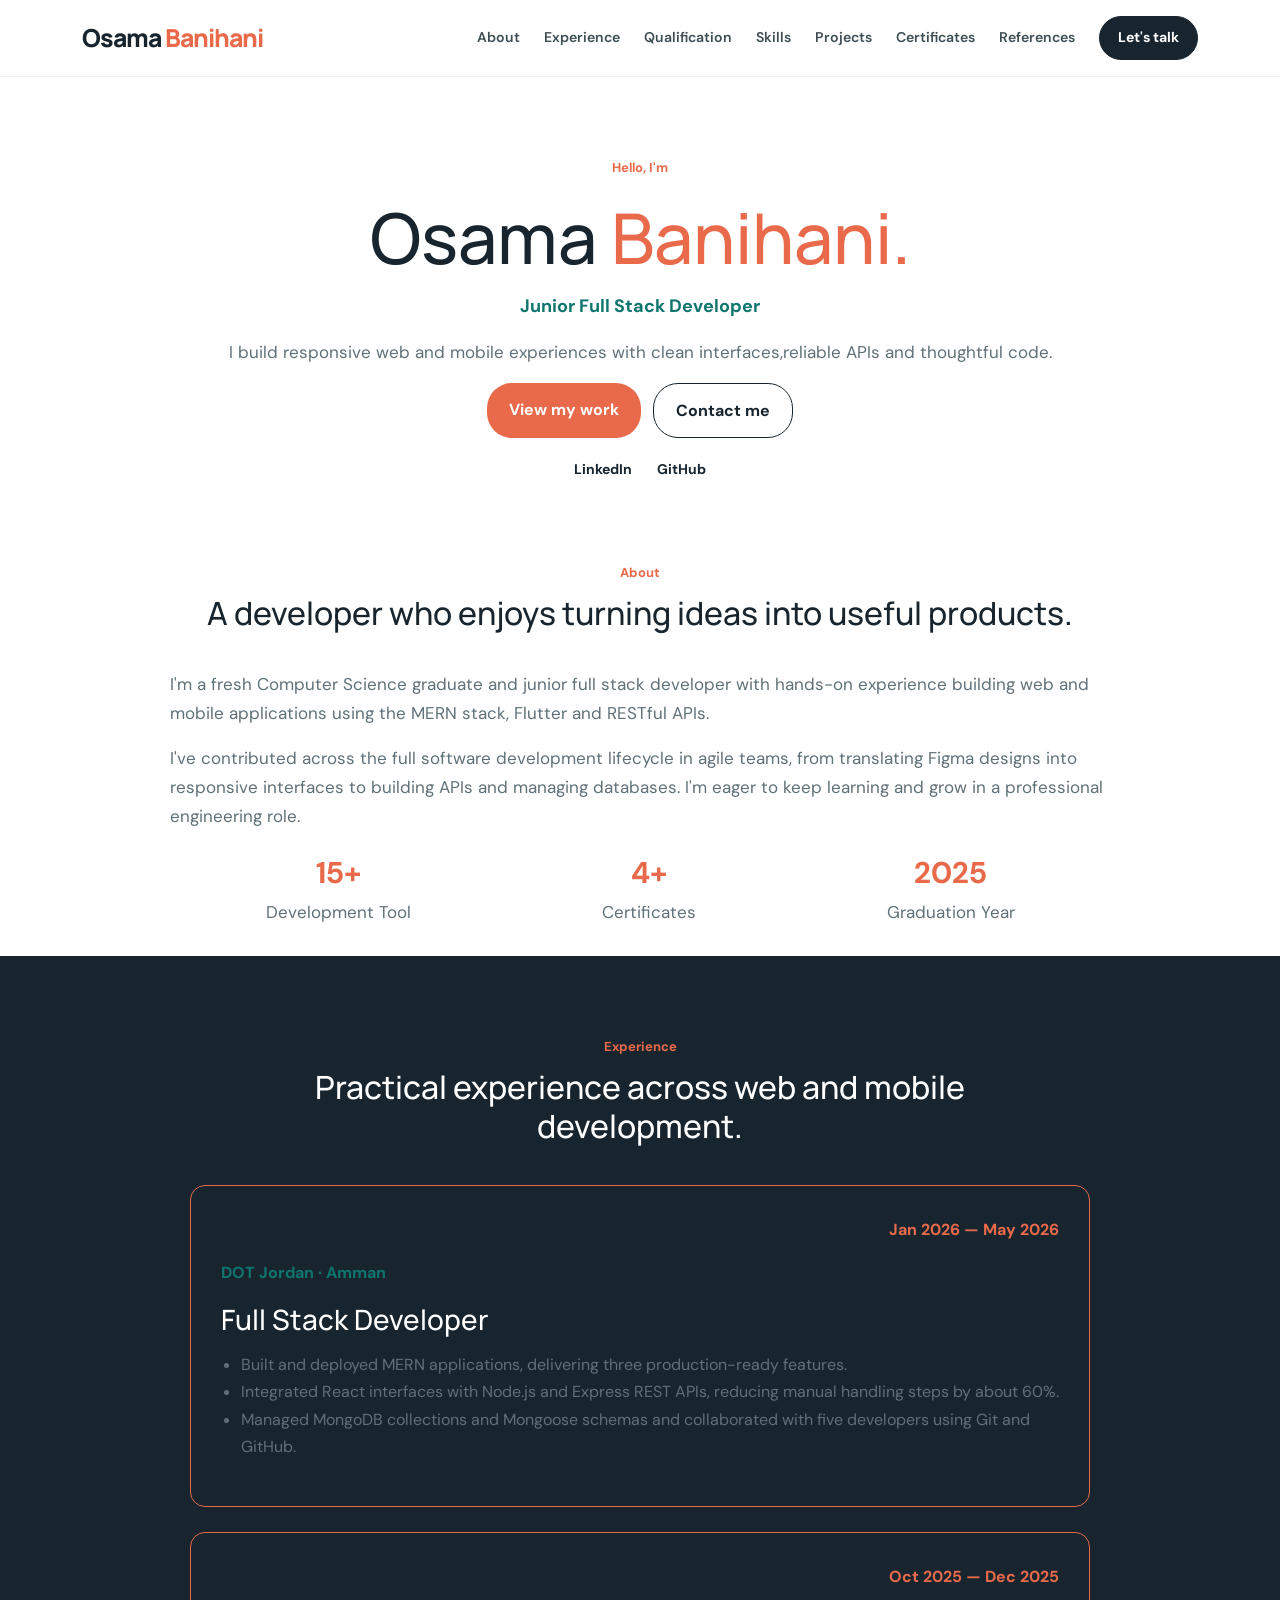
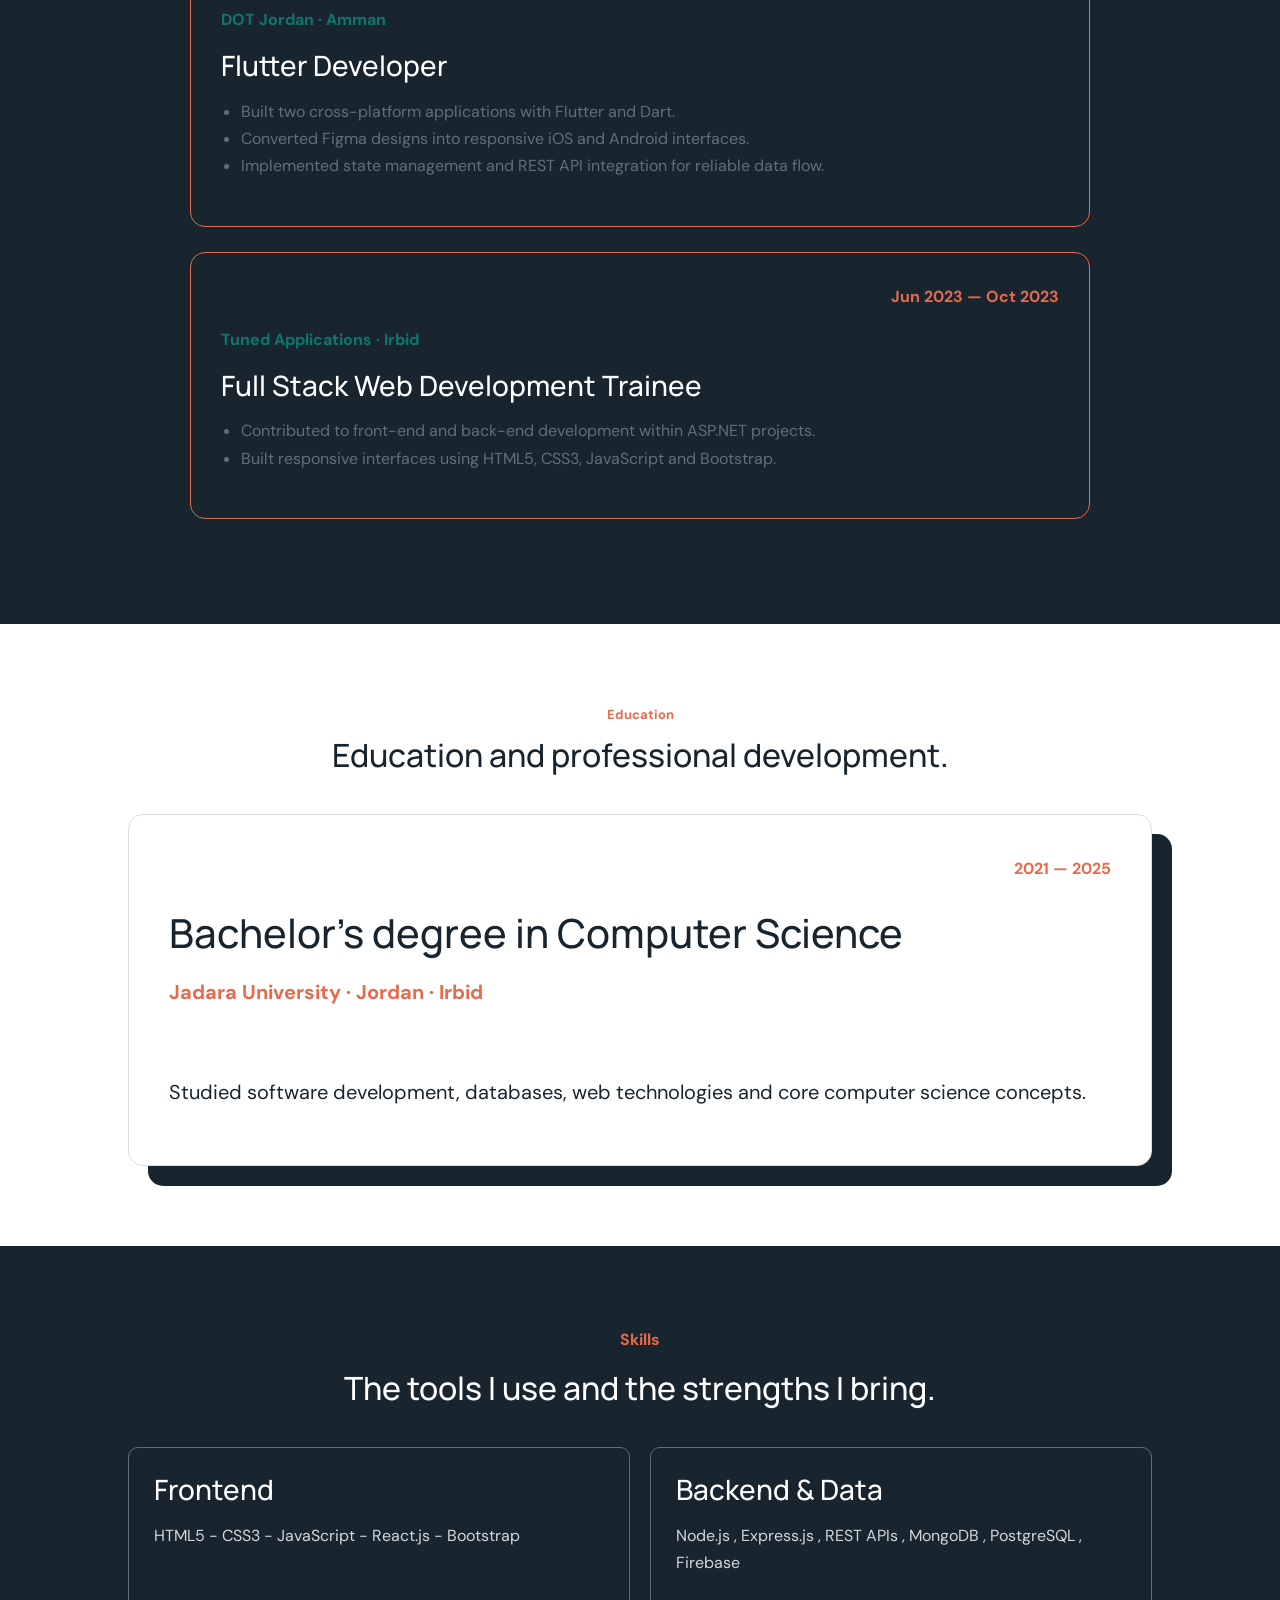
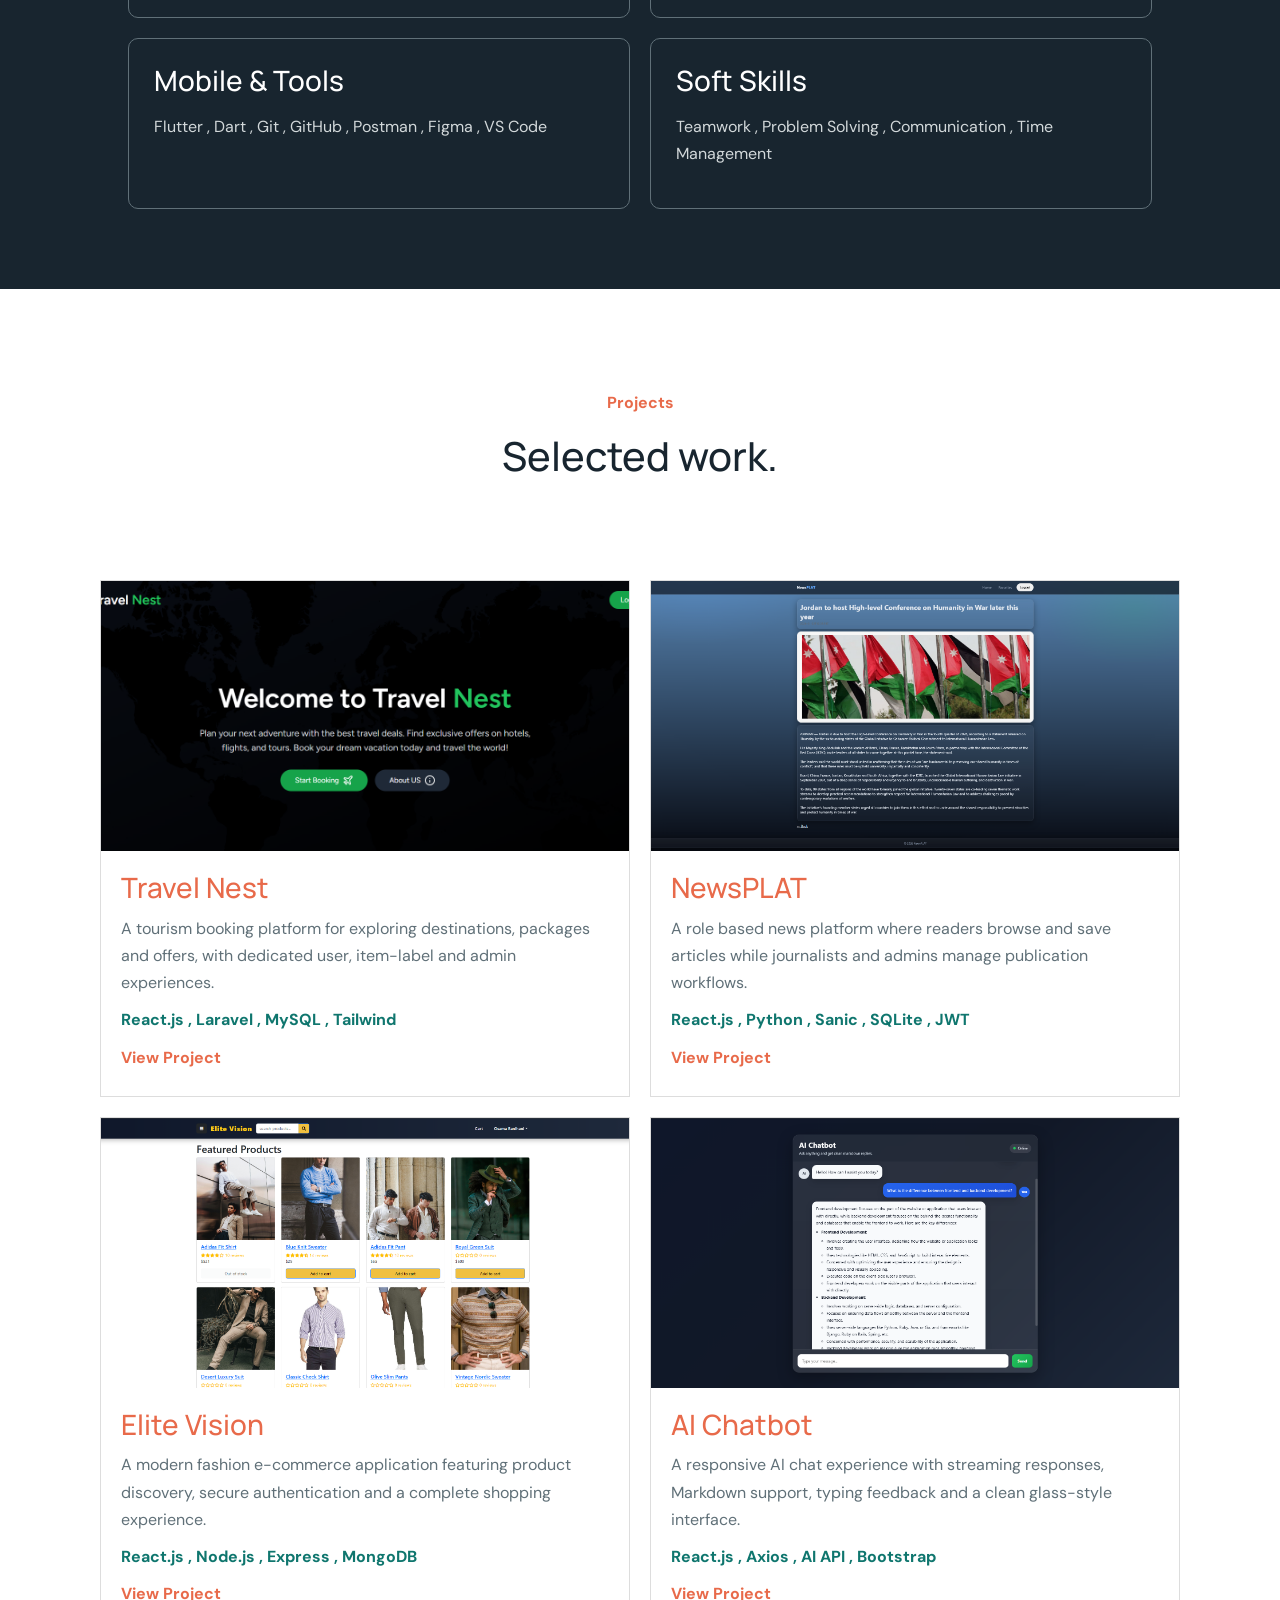
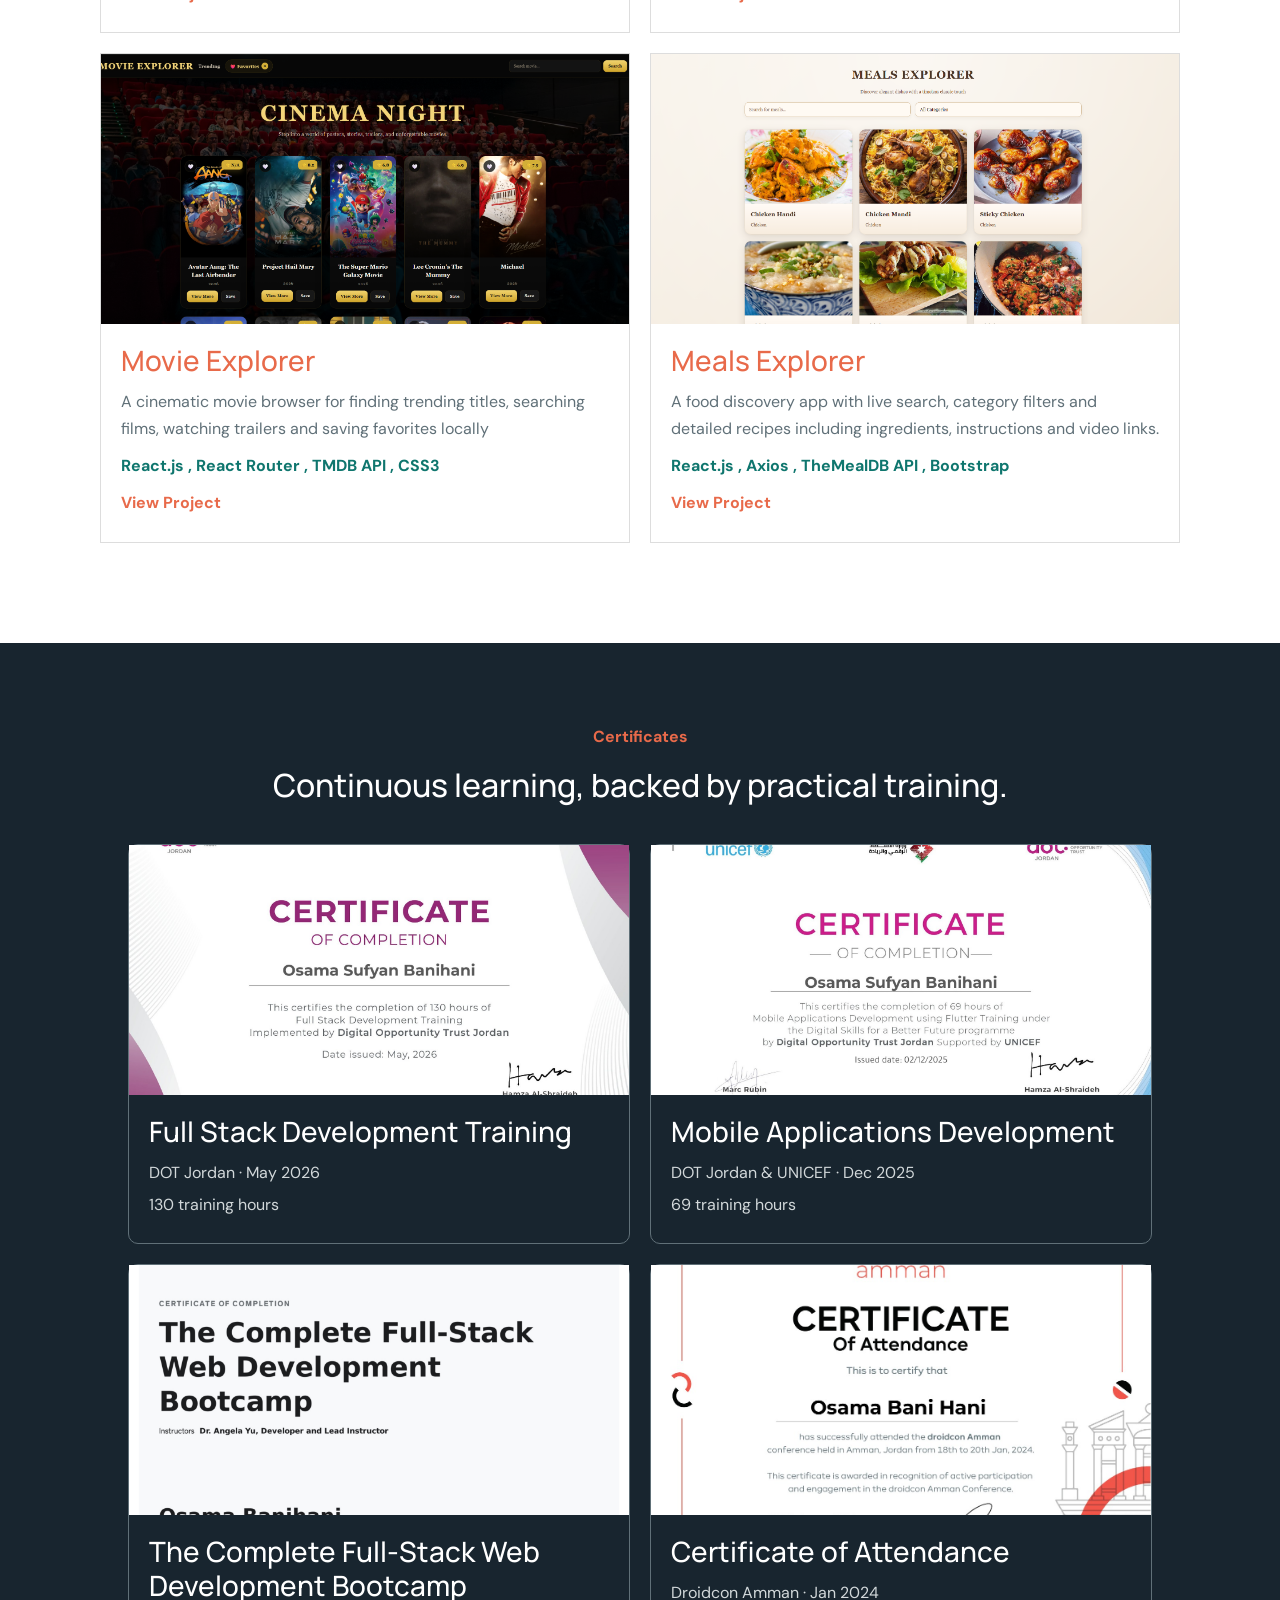
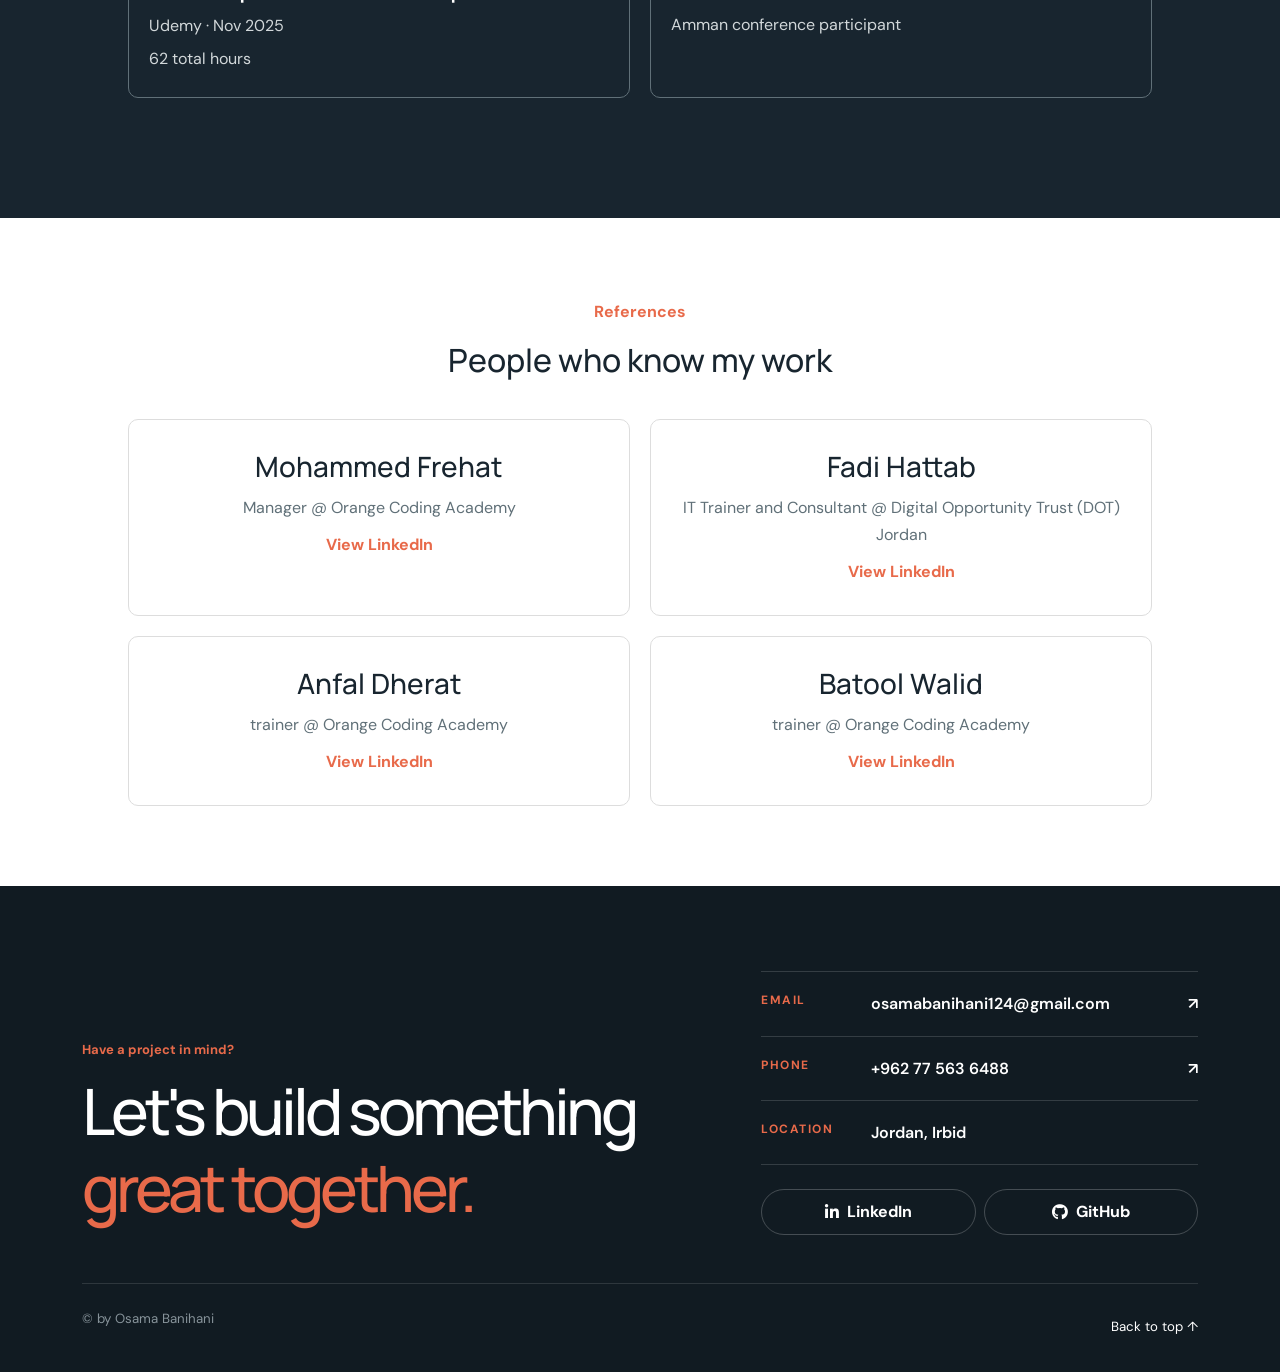
==== index.html @ 4fd46a49 "Clean up index.html by removing blank lines Removed unnecessary blank lines for cleaner HTML structu" ====
<!doctype html>
<html lang="en">
  <head>
    <meta charset="UTF-8" />
    <meta name="viewport" content="width=device-width, initial-scale=1.0" />
    <title>Osama Banihani Portfolio</title>
    <link
      rel="icon"
      type="image/svg+xml"
      href="data:image/svg+xml,%3Csvg xmlns='http://www.w3.org/2000/svg' viewBox='0 0 64 64'%3E%3Crect width='64' height='64' rx='16' fill='%2318252f'/%3E%3Ctext x='32' y='41' text-anchor='middle' font-family='Arial' font-size='28' font-weight='700' fill='white'%3EOB%3C/text%3E%3Ccircle cx='53' cy='13' r='5' fill='%23e86a4a'/%3E%3C/svg%3E"
    />
    <link href="https://cdn.jsdelivr.net/npm/bootstrap@5.3.8/dist/css/bootstrap.min.css" integrity="sha384-sRIl4kxILFvY47J16cr9ZwB07vP4J8+LH7qKQnuqkuIAvNWLzeN8tE5YBujZqJLB" crossorigin="anonymous" rel="stylesheet" />
    <link rel="stylesheet" href="https://cdnjs.cloudflare.com/ajax/libs/font-awesome/6.7.2/css/all.min.css" />
    <link rel="stylesheet" href="style.css" />
  </head>

  <body>
    <header class="header-area">
      <nav class="navbar navbar-expand-lg" aria-label="Main navigation">
        <div class="container">
          <a class="navbar-brand my-logo" href="#home" aria-label="Osama Banihani home"> Osama <span>Banihani</span> </a>

          <input class="menu-check visually-hidden" type="checkbox" id="nav-toggle" aria-controls="primary-navigation" aria-label="Toggle navigation menu" />
          <label class="navbar-toggler menu-button ms-auto" for="nav-toggle">
            <span class="navbar-toggler-icon"></span>
          </label>

          <div class="nav-menu d-lg-flex align-items-lg-center flex-grow-1" id="primary-navigation">
            <ul class="navbar-nav ms-lg-auto gap-lg-2">
              <li class="nav-item">
                <a class="nav-link" href="#about">About</a>
              </li>
              <li class="nav-item">
                <a class="nav-link" href="#experience">Experience</a>
              </li>
              <li class="nav-item">
                <a class="nav-link" href="#qualification">Qualification</a>
              </li>
              <li class="nav-item">
                <a class="nav-link" href="#skills">Skills</a>
              </li>
              <li class="nav-item">
                <a class="nav-link" href="#projects">Projects</a>
              </li>
              <li class="nav-item">
                <a class="nav-link" href="#certificates">Certificates</a>
              </li>
              <li class="nav-item">
                <a class="nav-link" href="#references">References</a>
              </li>
            </ul>

            <a class="btn contact-btn ms-lg-3" href="mailto:osamabanihani124@gmail.com">Let's talk</a>
          </div>
        </div>
      </nav>
    </header>














    <div class="home" id="home">
  <div class="home-box">

    <div class="hometext">
      <p class="hello">Hello, I'm</p>

      <h1> Osama <span>Banihani.</span></h1>

      <p class="job">Junior Full Stack Developer</p>

      <p class="about">I build responsive web and mobile experiences with clean interfaces,reliable APIs and thoughtful code.</p>
    
      <div class="buttons">
        <a class="btn1" href="#fff" target="_blank">View my work</a>
        <a class="btn2" href="mailto:osamabanihani124@gmail.com" target="_blank">Contact me</a>
      </div>

      <div class="social-links">

        <a href="https://www.linkedin.com/in/osama-banihani-/" target="_blank">
          <i class="linkedin"></i>LinkedIn </a>

        <a href="https://github.com/osamabanihani" target="_blank">
          <i class="github"></i>GitHub</a>

      </div>
    </div>
  </div>
</div>
  <div class="section about" id="about">
  <div class="title-about ">
    <p class="small-title ">About</p>
    <h2>A developer who enjoys turning ideas into useful products.</h2>
  </div>
  <div class="about-content">
    <p>
      I'm a fresh Computer Science graduate and junior full stack developer
      with hands-on experience building web and mobile applications using
      the MERN stack, Flutter and RESTful APIs.
    </p>
    <p>
      I've contributed across the full software development lifecycle in
      agile teams, from translating Figma designs into responsive interfaces
      to building APIs and managing databases. I'm eager to keep learning
      and grow in a professional engineering role.
    </p>

    <div class="about-info">
      <div>
        <strong>15+</strong>
        <span>Development Tool</span>
      </div>
      <div>
        <strong>4+</strong>
        <span>Certificates</span>
      </div>
      <div>
        <strong>2025</strong>
        <span>Graduation Year</span>
      </div>
    </div>
  </div>
</div>

  <div class="experience" id="experience">
  <div class="experience-title">
    <p class="small-title">Experience</p>
    <h2>Practical experience across web and mobile development.</h2>
  </div>

  <div class="jobs">
    <div class="job-box">
      <p class="date-experience">Jan 2026 — May 2026</p>
      <p class="company">DOT Jordan · Amman</p>
      <h3 class="job-title">Full Stack Developer</h3>
      <ul class="job-list">
        <li>Built and deployed MERN applications, delivering three production-ready features.</li>
        <li>Integrated React interfaces with Node.js and Express REST APIs, reducing manual handling steps by about 60%.</li>
        <li>Managed MongoDB collections and Mongoose schemas and collaborated with five developers using Git and GitHub.</li>
      </ul>
    </div>

    <div class="job-box">
      <p class="date-experience">Oct 2025 — Dec 2025</p>
      <p class="company">DOT Jordan · Amman</p>
      <h3 class="job-title">Flutter Developer</h3>
      <ul class="job-list">
        <li>Built two cross-platform applications with Flutter and Dart.</li>
        <li>Converted Figma designs into responsive iOS and Android interfaces.</li>
        <li>Implemented state management and REST API integration for reliable data flow.</li>
      </ul>
    </div>

    <div class="job-box">
      <p class="date-experience">Jun 2023 — Oct 2023</p>
      <p class="company">Tuned Applications · Irbid</p>
      <h3 class="job-title">Full Stack Web Development Trainee</h3>
      <ul class="job-list">
        <li>Contributed to front-end and back-end development within ASP.NET projects.</li>
        <li>Built responsive interfaces using HTML5, CSS3, JavaScript and Bootstrap.</li>
      </ul>
    </div>

  </div>

</div>

  <div class="education" id="education">

  <div class="education-title">
    <p class="small-title">Education</p>
    <h2>Education and professional development.</h2>
  </div>

  <div class="education-box">
    <div class="education-item">
      <p class="date-education">2021 — 2025</p>
      <h3 class="Uni-name">Bachelor's degree in Computer Science </h3>
      <p class="university"> Jadara University · Jordan · Irbid</p>
      <p class="desicrbion-education"> Studied software development, databases, web technologies and core computer science concepts.</p>

    </div>
  </div>

</div>



<div class="skills" id="skills">

  <div class="skills-title">
    <p>Skills</p>
    <h2>The tools I use and the strengths I bring.</h2>
  </div>
  <div class="skills-box">
    <div class="skill">
      <h3>Frontend</h3>
      <p>HTML5 - CSS3 - JavaScript - React.js - Bootstrap</p>
    </div>
    <div class="skill">
      <h3>Backend & Data</h3>
      <p>Node.js , Express.js , REST APIs , MongoDB , PostgreSQL , Firebase</p>
    </div>
    <div class="skill">
      <h3>Mobile & Tools</h3>
      <p>Flutter , Dart , Git , GitHub , Postman , Figma , VS Code</p>
    </div>
    <div class="skill">
      <h3>Soft Skills</h3>
      <p>Teamwork , Problem Solving , Communication , Time Management </p>
    </div>
  </div>
</div>


<div class="projects" id="projects">

  <div class="projects-title">
    <p>Projects</p>
    <h2>Selected work.</h2>
  </div>

  <div class="projects-box">
    <div class="project">
      <img src="assets/projects/travel-nest.png" alt="Travel Nest">
      <h3>Travel Nest</h3>
      <p>A tourism booking platform for exploring destinations, packages and offers, with dedicated user, item-label and admin experiences.</p>
      <p class="tools">React.js , Laravel , MySQL , Tailwind</p>
      <a  href="https://github.com/osamabanihani/TravelNest" target="_blank">View Project</a>
    </div>


    <div class="project">
      <img src="assets/projects/newsplat.png" alt="NewsPLAT">
      <h3>NewsPLAT</h3>
      <p>A role based news platform where readers browse and save articles while journalists and admins manage publication workflows.</p>
      <p class="tools"> React.js , Python , Sanic , SQLite , JWT</p>
      <a  href="https://github.com/osamabanihani/NewsPLAT" target="_blank">View Project</a>
    </div>


    <div class="project">
      <img src="assets/projects/elite-vision.png" alt="Elite Vision">
      <h3>Elite Vision</h3>
      <p>A modern fashion e-commerce application featuring product discovery, secure authentication and a complete shopping experience.</p>
      <p class="tools">React.js , Node.js , Express , MongoDB</p>
      <a href="https://github.com/osamabanihani/elite-vision" target="_blank">View Project</a>
    </div>


    <div class="project">
      <img src="assets/projects/ai-chatbot.png" alt="AI Chatbot">
      <h3>AI Chatbot</h3>
      <p>A responsive AI chat experience with streaming responses, Markdown support, typing feedback and a clean glass-style interface. </p>
      <p class="tools">React.js , Axios , AI API , Bootstrap</p>
    <a  href="https://github.com/osamabanihani/react-ai-chatbot" target="_blank"> View Project</a>
    </div>


    <div class="project">
      <img src="assets/projects/movie-explorer.png" alt="Movie Explorer">
      <h3>Movie Explorer</h3>
      <p>A cinematic movie browser for finding trending titles, searching films, watching trailers and saving favorites locally</p>
      <p class="tools">React.js , React Router , TMDB API , CSS3</p>
      <a  href="https://github.com/osamabanihani/movie-explorer" target="_blank">View Project</a>
    </div>


    <div class="project">
      <img src="assets/projects/meals-explorer.png" alt="Meals Explorer">
      <h3>Meals Explorer</h3>
      <p>A food discovery app with live search, category filters and detailed recipes including ingredients, instructions and video links.</p>
      <p class="tools"> React.js , Axios , TheMealDB API , Bootstrap</p>
      <a  href="https://github.com/osamabanihani/meals-explorer" target="_blank"> View Project</a>
    </div>
  </div>
</div>
  <div class="certificates" id="certificates">

  <div class="certificates-title">
    <p>Certificates</p>
    <h2>Continuous learning, backed by practical training.</h2>
  </div>

  <div class="certificates-box">

    <div class="certificate">
      <a href="assets/certificates/mern-full-stack.pdf" target="_blank">
        <img src="assets/certificates/mern-full-stack.jpg" alt="Full Stack Certificate">
      </a>

      <h3>Full Stack Development Training</h3>
      <p>DOT Jordan · May 2026</p>
      <p>130 training hours</p>
    </div>

    <div class="certificate">
      <a href="assets/certificates/flutter-development.pdf" target="_blank"><img src="assets/certificates/flutter-development.jpg" alt="Flutter Certificate"></a>
      <h3>Mobile Applications Development</h3>
      <p>DOT Jordan & UNICEF · Dec 2025</p>
      <p>69 training hours</p>
    </div>

    <div class="certificate">
      <a href="assets/certificates/udemy.pdf" target="_blank"><img src="assets/certificates/udemy.jpg" alt="Udemy Certificate"></a>
      <h3>The Complete Full-Stack Web Development Bootcamp</h3>
      <p>Udemy · Nov 2025</p>
      <p>62 total hours</p>
    </div>

    <div class="certificate">
      <a href="assets/certificates/droidcon-amman.pdf" target="_blank"><img src="assets/certificates/droidcon-amman.jpg" alt="Droidcon Certificate"></a>
      <h3>Certificate of Attendance</h3>
      <p>Droidcon Amman · Jan 2024</p>
      <p>Amman conference participant</p>
    </div>

  </div>
  </div>
</div>

  <div class="references" id="references">
  <div class="references-title">
    <p>References</p>
    <h2>People who know my work</h2>
  </div>
  <div class="references-box">
    <div class="reference">
      <h3>Mohammed Frehat</h3>
      <p>Manager @ Orange Coding Academy </p>
      <a href="https://www.linkedin.com/in/mohammed-frehat-9222402b/" target="_blank"> View LinkedIn</a>
    </div>

    <div class="reference">
      <h3>Fadi Hattab</h3>
      <p>IT Trainer and Consultant @ Digital Opportunity Trust (DOT) Jordan</p>
      <a href="https://www.linkedin.com/in/fadihattab/" target="_blank">
        View LinkedIn
      </a>
    </div>

     <div class="reference">
      <h3>Anfal Dherat</h3>
      <p>trainer @ Orange Coding Academy</p>
      <a href="https://www.linkedin.com/in/anfal-dherat/" target="_blank"> View LinkedIn</a>
    </div>

    <div class="reference">
      <h3>Batool Walid</h3>
      <p>trainer @ Orange Coding Academy </p>
      <a href="linkedin.com/in/batool-walid-b33894228?utm_source=share_via&utm_content=profile&utm_medium=member_ios" target="_blank">
        View LinkedIn
      </a>
    </div>
  </div>
</div>

    <footer class="footer">
      <div class="container">
        <div class="row g-5 align-items-end">
          <div class="col-lg-7">
            <p class="small-title">Have a project in mind?</p>
            <h2>
              Let's build something<br />
              <span>great together.</span>
            </h2>
          </div>

          <div class="col-lg-5">
            <address class="contact-list d-flex flex-column">
              <a class="contact-row" href="mailto:osamabanihani124@gmail.com">
                <span class="contact-name">Email</span>
                <span class="contact-text">
                  osamabanihani124@gmail.com
                  <span aria-hidden="true">↗</span>
                </span>
              </a>

              <a class="contact-row" href="tel:+962775636488">
                <span class="contact-name">Phone</span>
                <span class="contact-text">
                  +962 77 563 6488
                  <span aria-hidden="true">↗</span>
                </span>
              </a>

              <div class="contact-row">
                <span class="contact-name">Location</span>
                <span class="contact-text">Jordan, Irbid</span>
              </div>
            </address>

            <div class="row g-2 mt-3">
              <div class="col-6">
                <a class="btn social-btn w-100 d-flex align-items-center justify-content-center gap-2" href="https://www.linkedin.com/in/osama-banihani-/" target="_blank" >
                  <i class="fa-brands fa-linkedin-in" aria-hidden="true"></i>
                  <span>LinkedIn</span>
                </a>
              </div>

              <div class="col-6">
                <a class="btn social-btn w-100 d-flex align-items-center justify-content-center gap-2" href="https://github.com/osamabanihani" target="_blank" >
                  <i class="fa-brands fa-github" aria-hidden="true"></i>
                  <span>GitHub</span>
                </a>
              </div>
            </div>
          </div>
        </div>

        <div class="footer-end d-flex flex-column flex-sm-row align-items-center justify-content-between gap-3 mt-5 pt-4 border-top">
          <p>© by Osama Banihani</p>
          <a class="back-top" href="#home">Back to top ↑</a>
        </div>
      </div>
    </footer>
  </body>
</html>
---- style.css ----
@import url(https://fonts.googleapis.com/css2?family=DM+Sans:wght@400;500;600;700&family=Manrope:wght@600;700;800&display=swap);
/* colors */
* {
  box-sizing: border-box;
  margin: 0;
  padding: 0;
}
html {
  scroll-behavior: smooth;
  scroll-padding-top: 90px;
}
body {
  font-family: "DM Sans", sans-serif;
  color: #18252f;
  background: #ffffff;
  line-height: 1.7;
}
a {
  color: #18252f;
  text-decoration: none;
}
.page-container {
  width: min(1120px, calc(100% - 40px));
  margin-inline: auto;
}
/* navbar */
.header-area {
  position: sticky;
  top: 0;
  z-index: 100;
  background: rgba(255, 255, 255, 0.92);
  backdrop-filter: blur(14px);
  border-bottom: 1px solid rgba(24, 37, 47, 0.08);
}
.header-area .navbar {
  min-height: 76px;
  padding: 0;
}
.my-logo {
  font-weight: 800;
  font-size: 1.55rem;
  font-family: Manrope, sans-serif;
  letter-spacing: -1px;
  color: #18252f;
}
.my-logo:focus,
.my-logo:hover {
  color: #18252f;
}
.footer h2 span,
.my-logo span,
h1 span {
  color: #e86a4a;
}
.header-area .nav-link {
  padding: 8px 7px;
  font-size: 0.88rem;
  font-weight: 600;
  color: #3e4c53;
  transition: color 0.2s;
}
.header-area .nav-link:focus,
.header-area .nav-link:hover {
  color: #e86a4a;
}
.contact-btn {
  background: #18252f;
  color: #fff;
  border: 1px solid #18252f;
  padding: 10px 18px;
  border-radius: 999px;
  font-weight: 700;
  font-size: 0.88rem;
}
.contact-btn:focus,
.contact-btn:hover {
  color: #fff;
  background: #e86a4a;
  border-color: #e86a4a;
}
.menu-button {
  cursor: pointer;
}
.menu-check:focus-visible + .menu-button {
  outline: 3px solid rgba(232, 106, 74, 0.3);
  outline-offset: 3px;
}
@media (max-width: 991.98px) {
  .header-area .navbar {
    padding: 11px 0;
  }
  .menu-button {
    border-color: #dfe3de;
  }
  .nav-menu {
    display: none;
    width: 100%;
    padding-top: 12px;
  }
  .menu-check:checked ~ .nav-menu {
    display: block;
  }
  .header-area .nav-link {
    padding: 10px 4px;
    border-bottom: 1px solid #dfe3de;
  }
  .header-area .nav-item:last-child .nav-link {
    border-bottom: 0;
  }
  .contact-btn {
    display: block;
    width: 100%;
    margin-top: 12px;
    text-align: center;
  }
}
/* hero section */
.hero {
  background: #fff;

}
.hero-content {
  padding-block: 105px;
  display: grid;
  grid-template-columns: 1fr 1fr;
  gap: 40px;
}
.hero-content h1 {
  font-size: 15px;
}
.hero-content p {
  font-size: 1.05rem;
  color: #607078;
}
.hero-content .contact-btn {
  margin-top: 28px;
}
.hero-content .contact-btn:focus,.hero-content .contact-btn:hover { 
  color: #fff;
  background: #e86a4a;
  border-color: #e86a4a;
}
.home {
  display: flex;
  align-items: center;
  justify-content: center;
  background-color: white;
  border-radius: 22px;
}

.home-box {
    width: 100%;
    text-align: center;
    padding: 80px 20px;
}

.hello {
    color: #e86a4a; 
    font-size: 13px;
    font-weight: bold;
}

h1,h2,h3 {
    font-family: Manrope, sans-serif;

    color: #18252f;
}
h1 {
    font-size: 70px;
    margin: 8px 0 12px;
}

h1 span {
    color: #e86a4a;
}

.job {
    color: #0f766e;
    font-weight: bold;
    font-size: 18px;
}

.about {
    color: #607078;
    font-size: 17px;
}

.buttons {
    display: flex;
    justify-content: center;
    gap: 12px;
    flex-wrap: wrap;
}

.btn1,
.btn2 {
    padding: 13px 22px;
    border-radius: 25px;
    font-weight: bold;
    text-decoration: none;
}

.btn1 {
    color: white;
    background-color: #e86a4a;
}

.btn1:hover {
    background-color: #c94e31;
}

.btn2 {
    color: #18252f;
    border: 1px solid #18252f;
}

.btn2:hover {
    color: white;
    background-color: #18252f;
}

.social-links {
    display: flex;
    justify-content: center;
    gap: 25px;
    margin-top: 20px;
    font-size: 14px;
    font-weight: bold;
}

.social-links a {
    color: #18252f;
}

.social-links a:hover {
    color: #e86a4a;
}

/* about sections */
.about-section {
    padding: 80px 20px;
    background-color: #fff;
}

.title-about {
    text-align: center;
}

.small-title {
    color: #e86a4a;
    font-weight: bold;
}

.title-about h2 {
    font-size: 32px;
    color: #18252f;
}

.about-content {
    
    max-width: 1000px;
    margin: auto;
    background-color: #fff;
    padding: 30px;
}

.about-content p {
    color: #607078;
}

.about-info {
    display: flex;
    justify-content: space-around;
    text-align: center;
}
.about-info :hover {
    color: #020000;
}

.about-info div {
    display: flex;
    flex-direction: column;
}

.about-info strong {
    font-size: 30px;
    color: #e86a4a;
}

.about-info span {
    color: #607078;
}

/* experience section */
.experience {
    padding: 80px 20px;
    background-color: #18252f;
}

.experience-title {
    text-align: center;
    margin-bottom: 40px;
}

.small-title {
    color: #e86a4a;
    font-size: 13px;
    font-weight: bold;
}

.experience-title h2 {
    max-width: 700px;
    margin: 10px auto;
    font-size: 32px;
    color: #fff;
}

.jobs {
    max-width: 900px;
    margin: auto;
}

.job-box {
    background-color: #18252f;
    padding: 30px;
    margin-bottom: 25px;
    border-radius: 15px;
}

.date-experience {
    color: #e86a4a;
    font-weight: bold;
    text-align: right;

}
.company {
    color: #0f766e;
    font-weight: bold;
}

.job-box  {
    border: 1px solid #e86a4a;
}
.job-box:hover {
    border: 1px solid #0f766e;
}
.job-box h3 {
    color: #ffffff;
    margin-bottom: 15px;
}

.job-box ul {
    padding-left: 20px;
}

.job-box li {
    color: #607078;
}

.job-list{
    color: #fff;
}

.job-title {
    color: #fff;
}
/* Education section */
.education {
  padding: 80px 10%;
  background-color: #fff;
}

.education-title {
  text-align: center;
  margin-bottom: 40px;
}

.small-title {
  color: #e86a4a;
  font-weight: bold;
  margin-bottom: 10px;
}

.education-title h2 {
  color: #18252f;
}

.education-box {
  background-color: white;
  border: 1px solid #ddd;
  border-radius: 15px;
  padding: 40px;
  box-shadow:20px 20px ;
}

.education-item {
  display: flex;
  flex-direction: column;
  text-align: center;
  gap: 10px;
}

.date-education {
  color: #e86a4a;
  font-weight: bold;
  text-align: right;
}

.university {
  color: #e86a4a;
  font-weight: bold;
  font-size: 20px;
  text-align: start;
  padding-bottom: 40px;
}

.Uni-name {
  color: #18252f;
  font-size:40px;
  text-align: start;
}
.desicrbion-education{
  text-align: start;
  font-size: 20px;
}


/* Skills section */
.skills {
  padding: 80px 10%;
  background-color: #18252f;
}

.skills-title {
  text-align: center;
  margin-bottom: 40px;
}

.skills-title p {
  color: #e86a4a;
  font-weight: bold;
}

.skills-title h2 {
  color: white;
}

.skills-box {
  display: grid;
  grid-template-columns: repeat(2, 1fr);
  gap: 20px;
}


.skill {
  border: 1px solid #607078;
  padding: 25px;
  border-radius: 10px;
}
.skill:hover{
  background-color: #c94e31;
}

.skill h3 {
  color: white;
  margin-bottom: 15px;
}

.skill p {
  color: #d2d8da;
}

/* project section */
.projects {
  padding:  100px;
}

.projects-title {
  text-align: center;
  margin-bottom: 100px;
}

.projects-title p {
  color: #e86a4a;
  font-weight: bold;
}

.projects-title h2 {
  color: #18252f;
  font-size: 40px;
}

.projects-box {
  display: grid;
  grid-template-columns: repeat(2, 1fr);
  gap: 20px;
}

.project {
  border: 1px solid #ddd;
  padding-bottom: 25px;
}
.project img {
  width: 100%;
  height: 270px;
  object-fit: cover;
}

.project h3 {
  color: #e86a4a;
  margin: 20px 20px 10px;
}

.project p {
  color: #607078;
  margin: 10px 20px;
}

.project .tools {
  color: #0f766e;
  font-weight: bold;
}

.project a {
  margin:20px;
  color: #e86a4a;
  text-align: right;
  font-weight: bolder;
}

/* certificates section*/
.certificates {
  padding: 80px 10%;
  background-color: #18252f;
}

.certificates-title {
  text-align: center;
  margin-bottom: 40px;
}

.certificates-title p {
  color: #e86a4a;
  font-weight: bold;
}

.certificates-title h2 {
  color: white;
}

.certificates-box {
  display: grid;
  grid-template-columns: repeat(2, 1fr);
  gap: 20px;
  margin-bottom: 40px;
}

.certificate {
  border: 1px solid #607078;
  border-radius: 10px;
  padding-bottom: 20px;
}

.certificate img {
  width: 100%;
  height: 250px;
  object-fit: cover;
}

.certificate h3 {
  color: white;
  margin: 20px 20px 10px;
}

.certificate p {
  color: #d2d8da;
  margin: 5px 20px;
}
 
/* references Section*/
.references {
  padding: 80px 10%;
  background-color: #fff;
}

.references-title {
  text-align: center;
  margin-bottom: 40px;
}

.references-title p {
  color: #e86a4a;
  font-weight: bold;
}

.references-title h2 {
  color: #18252f;
}

.references-box {
  display: grid;
  grid-template-columns: repeat(2, 1fr);
  gap: 20px;
}


.reference {
  background-color: white;
  border: 1px solid #ddd;
  border-radius: 10px;
  padding: 30px;
  text-align: center;
}

.reference h3 {
  color: #18252f;
}

.reference p {
  color: #607078;
  margin: 10px 0;
}

.reference a {
  color: #e86a4a;
  font-weight: bold;
}
.reference a:hover{
  color:#0f766e
}

/* footer */
.footer {
  padding: 85px 0 25px;
  background: #111b22;
  color: #fff;
}
.footer h2 {
  font-size: clamp(2.5rem, 5vw, 4.8rem);
  letter-spacing: -4px;
  margin-top: 12px;
  color: white;
}
.contact-list {
  font-style: normal;
  border-top: 1px solid rgba(255, 255, 255, 0.15);
}
.contact-row {
  display: grid;
  grid-template-columns: 90px 1fr;
  gap: 20px;
  padding: 18px 0;
  border-bottom: 1px solid rgba(255, 255, 255, 0.15);
  transition: padding-left 0.25s ease;
}
a.contact-row:hover {
  padding-left: 8px;
}
.contact-name {
  color: #e86a4a;
  font-size: 0.75rem;
  font-weight: 700;
  letter-spacing: 1.5px;
  text-transform: uppercase;
}
.contact-text {
  display: flex;
  justify-content: space-between;
  gap: 15px;
  color: #fff;
  font-weight: 600;
  overflow-wrap: anywhere;

}
a.contact-row:hover .contact-text {
  color: #e86a4a;
}
.social-btn {
  padding: 10px 14px;
  color: #fff;
  border: 1px solid rgba(255, 255, 255, 0.22);
  border-radius: 999px;
  font-weight: 700;
}
.back-top {
  color: #fff;
}
.social-btn:focus,
.social-btn:hover {
  color: #fff;
  background: #e86a4a;
  border-color: #e86a4a;
}
.footer-end {
  color: #87939a;
  border-color: rgba(255, 255, 255, 0.12) !important;
  font-size: 0.83rem;
}
.footer-end a:hover {
  color: #e86a4a;
}
@media (max-width: 500px) {
  .contact-row {
    grid-template-columns: 1fr;
    gap: 5px;
  }
}
@media (max-width: 900px) {
  .hero-content {
    padding-block: 65px;
  }

  .main-project {
    grid-template-columns: 1fr;
  }

  .main-project .project-img {
    min-height: 310px;
  }
}

@media (max-width: 768px) {
  .page-container {
    width: min(100% - 28px, 1120px);
  }
  html {
    scroll-padding-top: 78px;
  }
  .hero {
    background: linear-gradient(160deg, #fff 52%, #f6f4ed 52%);
  }
  .hero-content {
    padding-block: 55px;
  }
  h1 {
    font-size: clamp(3.8rem, 19vw, 5.8rem);
    letter-spacing: -4px;
  }
  .section {
    padding-block: 75px;
  }
  .section-title h2 {
    letter-spacing: -1.5px;
  }
  .about-box {
    padding: 28px;
    grid-template-columns: 1fr;
    gap: 20px;
  }
  .facts {
    grid-template-columns: 1fr;
    gap: 20px;
  }
  .experience-box {
    grid-template-columns: 1fr;
    gap: 15px;
    padding: 28px;
  }
  .education-box {
    grid-template-columns: auto 1fr;
    padding: 28px;
  }
  .education-date {
    grid-column: 2;
  }
  .certificates-list,
  .projects-list,
  .references-list,
  .skills-list {
    grid-template-columns: 1fr;
  }
  .main-project {
    grid-column: auto;
  }
  .main-project .project-img,
  .project-img {
    min-height: 225px;
  }
  .project-info,
  .main-project .project-info {
    padding: 30px 26px;
  }
  .footer h2 {
    letter-spacing: -2.5px;
  }
}
@media (prefers-reduced-motion: reduce) {
  html {
    scroll-behavior: auto;
  }
  *,
  ::after,
  ::before {
    transition: none !important;
  }
}
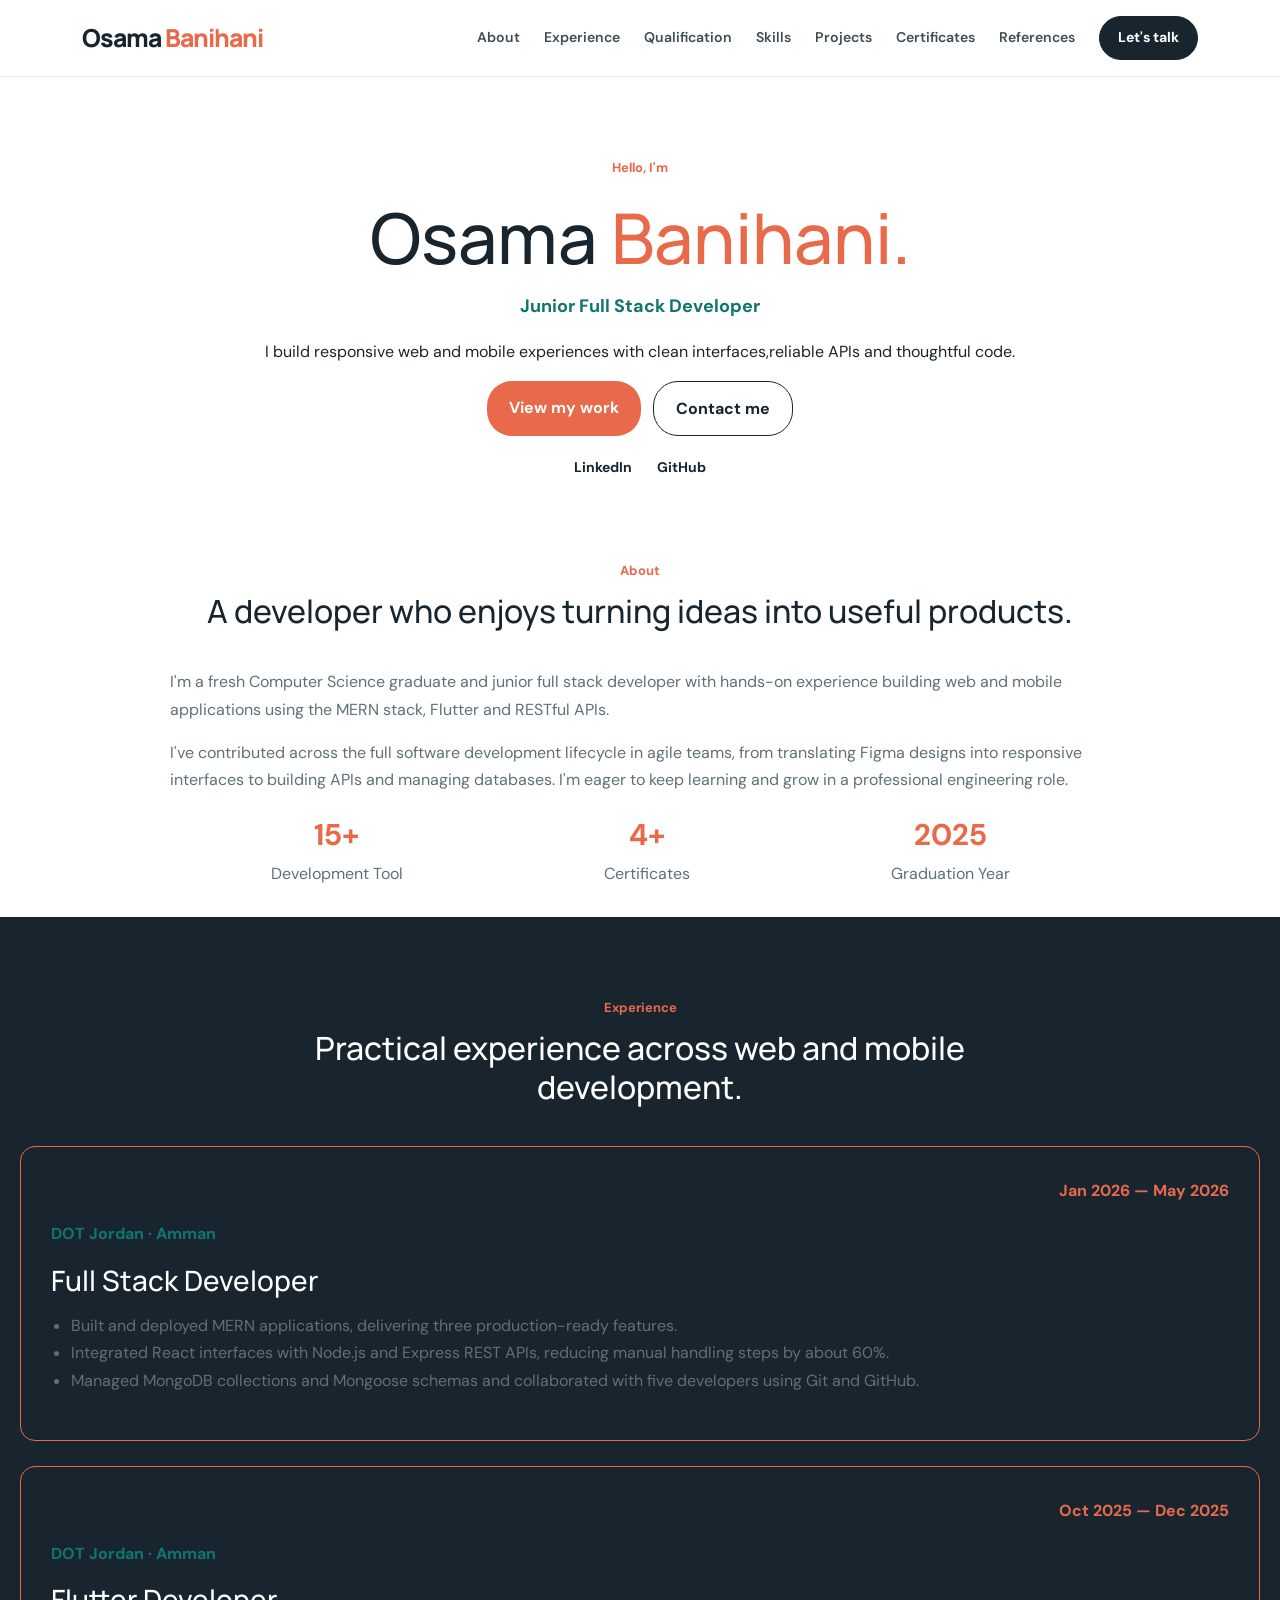
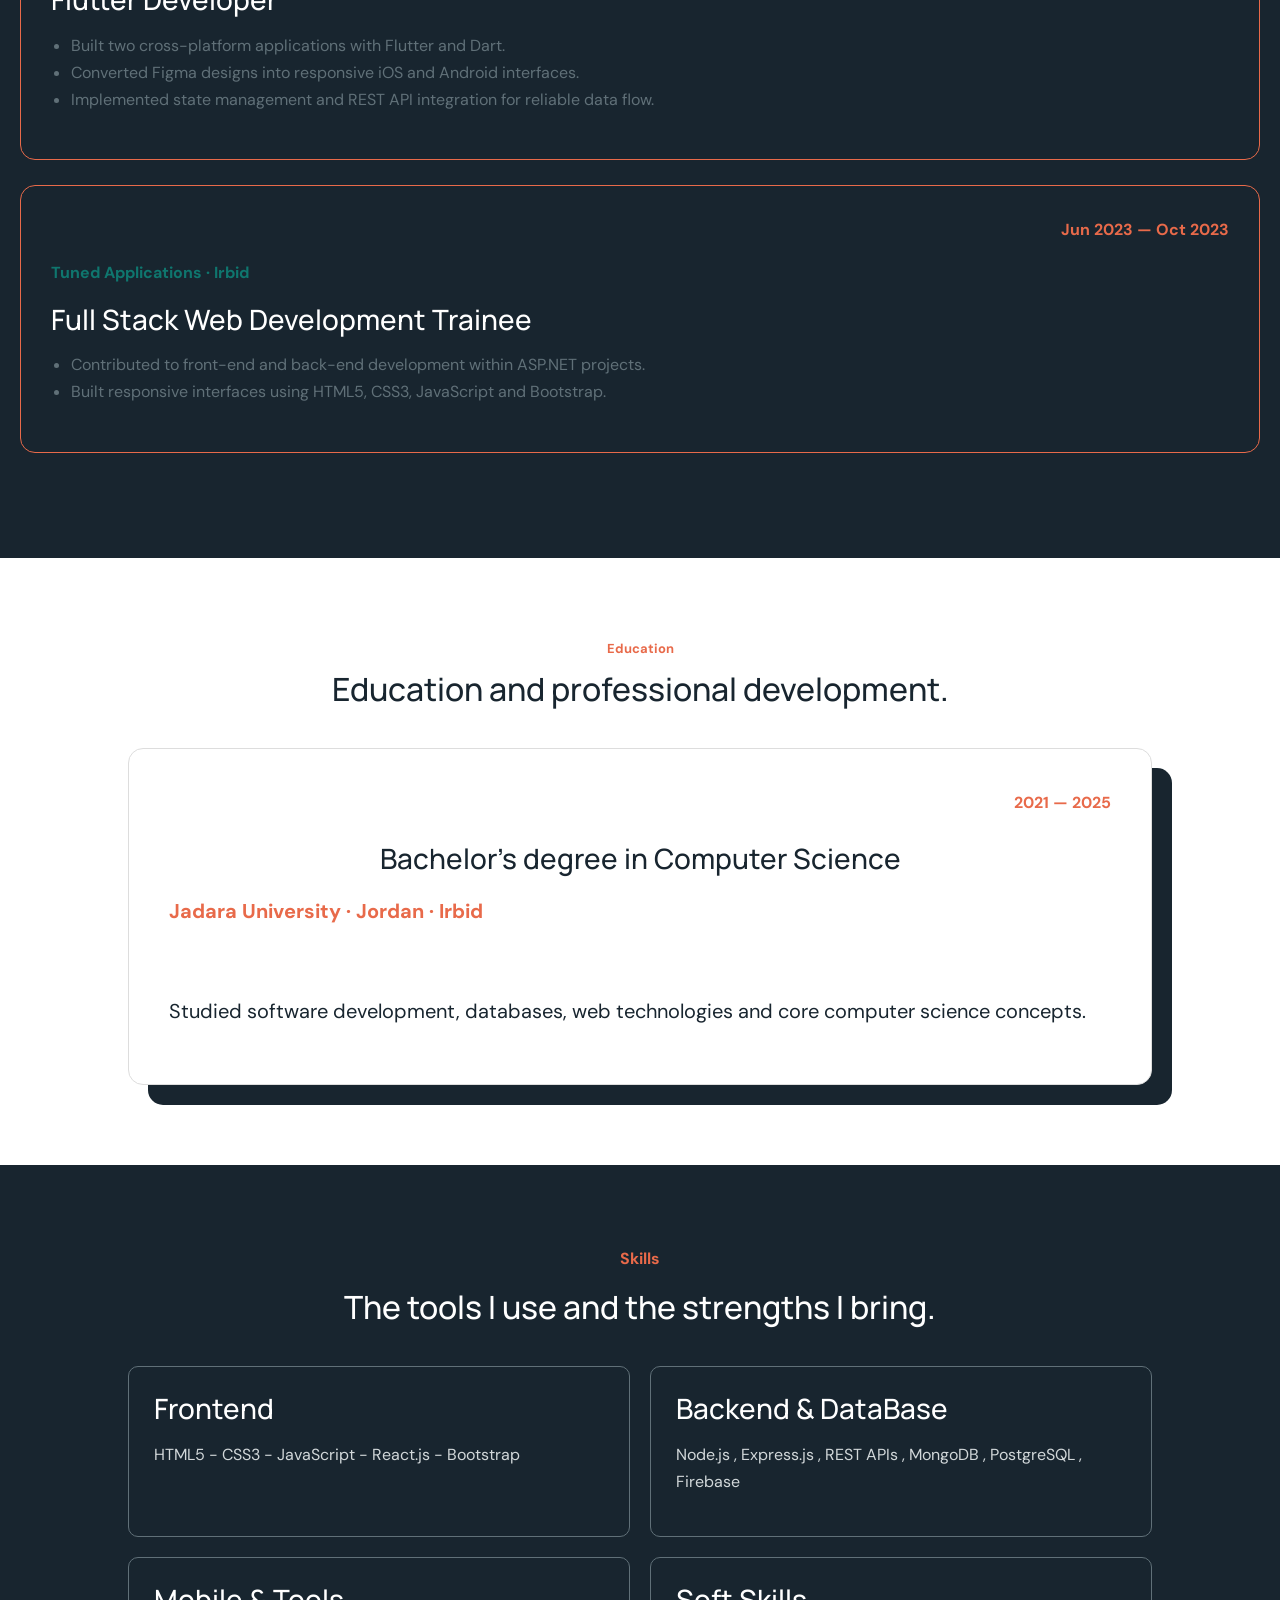
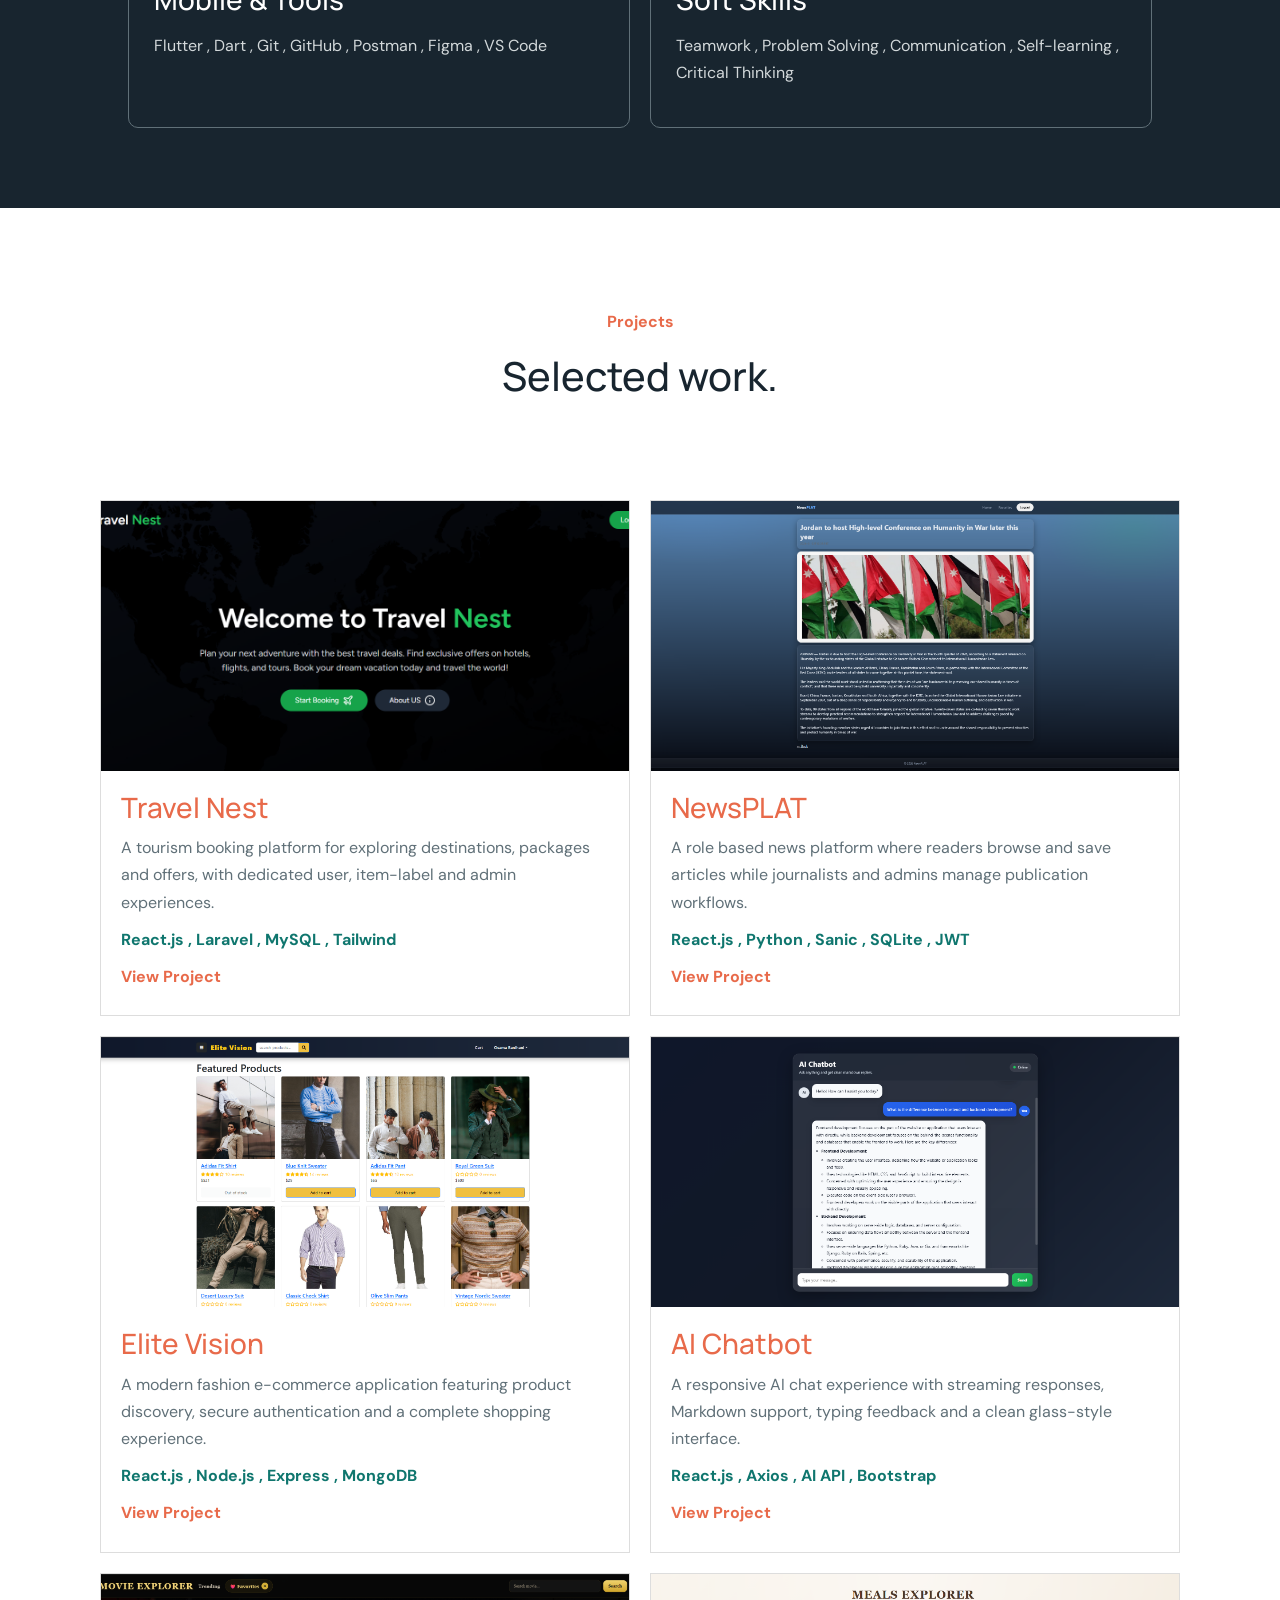
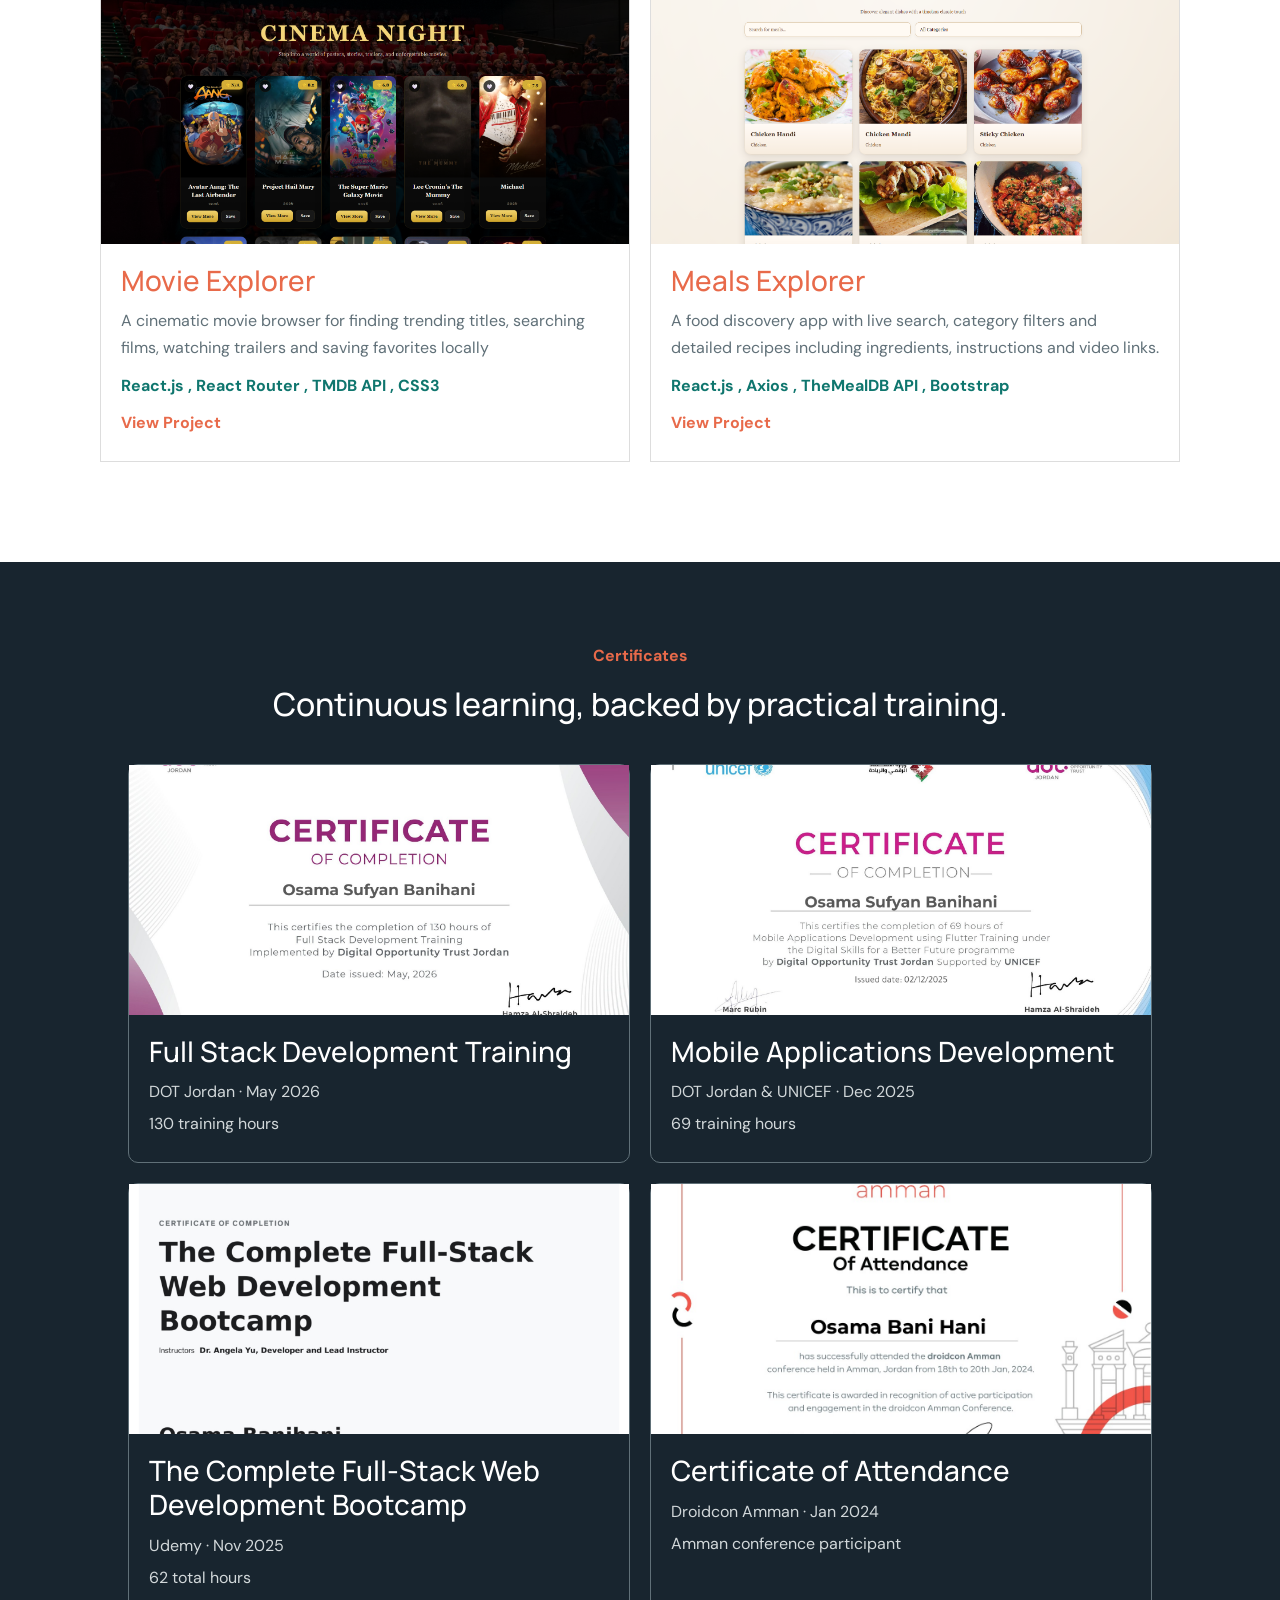
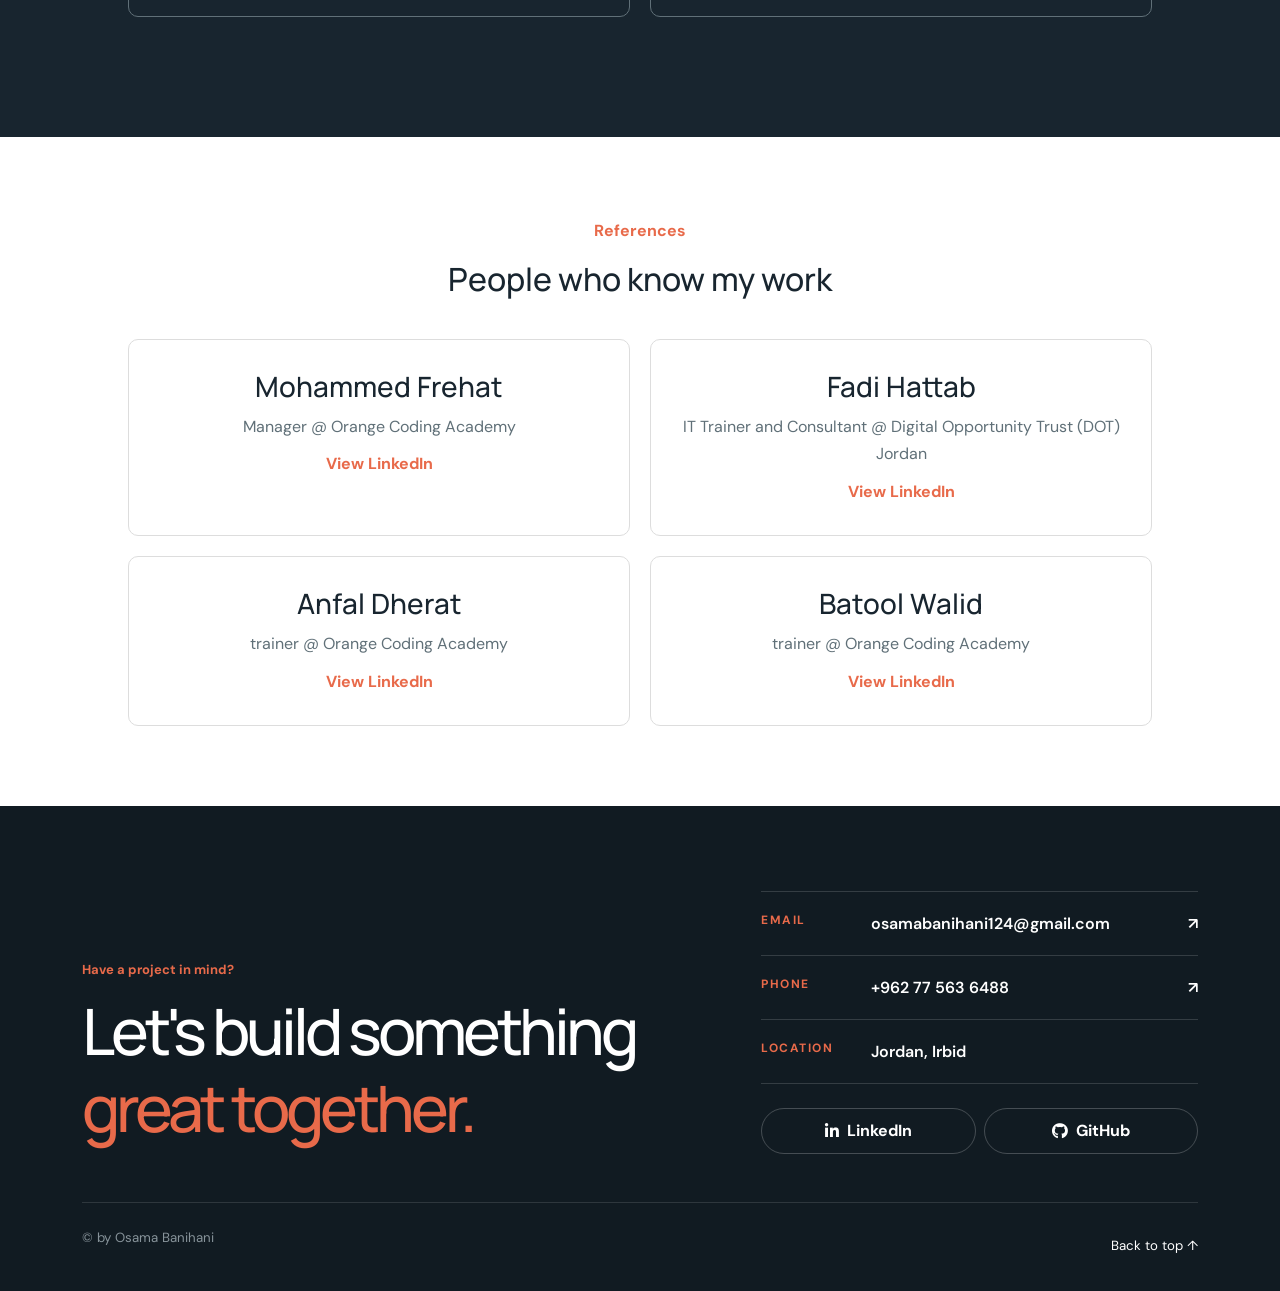
==== commit dc3fafd5: "Update print statement from 'Hello' to 'Goodbye'" ====
--- a/index.html
+++ b/index.html
@@ -1,431 +1,433 @@
 <!doctype html>
 <html lang="en">
-  <head>
+
+<head>
     <meta charset="UTF-8" />
     <meta name="viewport" content="width=device-width, initial-scale=1.0" />
     <title>Osama Banihani Portfolio</title>
-    <link
-      rel="icon"
-      type="image/svg+xml"
-      href="data:image/svg+xml,%3Csvg xmlns='http://www.w3.org/2000/svg' viewBox='0 0 64 64'%3E%3Crect width='64' height='64' rx='16' fill='%2318252f'/%3E%3Ctext x='32' y='41' text-anchor='middle' font-family='Arial' font-size='28' font-weight='700' fill='white'%3EOB%3C/text%3E%3Ccircle cx='53' cy='13' r='5' fill='%23e86a4a'/%3E%3C/svg%3E"
-    />
-    <link href="https://cdn.jsdelivr.net/npm/bootstrap@5.3.8/dist/css/bootstrap.min.css" integrity="sha384-sRIl4kxILFvY47J16cr9ZwB07vP4J8+LH7qKQnuqkuIAvNWLzeN8tE5YBujZqJLB" crossorigin="anonymous" rel="stylesheet" />
+    <link rel="icon" type="image/svg+xml"
+        href="data:image/svg+xml,%3Csvg xmlns='http://www.w3.org/2000/svg' viewBox='0 0 64 64'%3E%3Crect width='64' height='64' rx='16' fill='%2318252f'/%3E%3Ctext x='32' y='41' text-anchor='middle' font-family='Arial' font-size='28' font-weight='700' fill='white'%3EOB%3C/text%3E%3Ccircle cx='53' cy='13' r='5' fill='%23e86a4a'/%3E%3C/svg%3E" />
+    <link href="https://cdn.jsdelivr.net/npm/bootstrap@5.3.8/dist/css/bootstrap.min.css"
+        integrity="sha384-sRIl4kxILFvY47J16cr9ZwB07vP4J8+LH7qKQnuqkuIAvNWLzeN8tE5YBujZqJLB" crossorigin="anonymous"
+        rel="stylesheet" />
     <link rel="stylesheet" href="https://cdnjs.cloudflare.com/ajax/libs/font-awesome/6.7.2/css/all.min.css" />
     <link rel="stylesheet" href="style.css" />
-  </head>
-
-  <body>
+</head>
+
+<body>
     <header class="header-area">
-      <nav class="navbar navbar-expand-lg" aria-label="Main navigation">
+        <nav class="navbar navbar-expand-lg" aria-label="Main navigation">
+            <div class="container">
+                <a class="navbar-brand my-logo" href="#home" aria-label="Osama Banihani home"> Osama
+                    <span>Banihani</span> </a>
+
+                <input class="menu-check visually-hidden" type="checkbox" id="nav-toggle"
+                    aria-controls="primary-navigation" aria-label="Toggle navigation menu" />
+                <label class="navbar-toggler menu-button ms-auto" for="nav-toggle">
+                    <span class="navbar-toggler-icon"></span>
+                </label>
+
+                <div class="nav-menu d-lg-flex align-items-lg-center flex-grow-1" id="primary-navigation">
+                    <ul class="navbar-nav ms-lg-auto gap-lg-2">
+                        <li class="nav-item">
+                            <a class="nav-link" href="#about">About</a>
+                        </li>
+                        <li class="nav-item">
+                            <a class="nav-link" href="#experience">Experience</a>
+                        </li>
+                        <li class="nav-item">
+                            <a class="nav-link" href="#education">Qualification</a>
+                        </li>
+                        <li class="nav-item">
+                            <a class="nav-link" href="#skills">Skills</a>
+                        </li>
+                        <li class="nav-item">
+                            <a class="nav-link" href="#projects">Projects</a>
+                        </li>
+                        <li class="nav-item">
+                            <a class="nav-link" href="#certificates">Certificates</a>
+                        </li>
+                        <li class="nav-item">
+                            <a class="nav-link" href="#references">References</a>
+                        </li>
+                    </ul>
+
+                    <a class="btn contact-btn ms-lg-3" href="mailto:osamabanihani124@gmail.com">Let's talk</a>
+                </div>
+            </div>
+        </nav>
+    </header>
+
+    <div class="home" id="home">
+        <div class="home-box">
+
+            <div class="hometext">
+                <p class="hello">Hello, I'm</p>
+
+                <h1> Osama <span>Banihani.</span></h1>
+
+                <p class="job">Junior Full Stack Developer</p>
+
+                <p class="dis-home">I build responsive web and mobile experiences with clean interfaces,reliable APIs and
+                    thoughtful code.</p>
+
+                <div class="buttons">
+                    <a class="btn1" href="#projects">View my work</a>
+                    <a class="btn2" href="mailto:osamabanihani124@gmail.com" target="_blank">Contact me</a>
+                </div>
+
+                <div class="social-links">
+
+                    <a href="https://www.linkedin.com/in/osama-banihani-/" target="_blank">
+                        LinkedIn </a>
+
+                    <a href="https://github.com/osamabanihani" target="_blank">
+                        <i class="github"></i>GitHub</a>
+
+                </div>
+            </div>
+        </div>
+    </div>
+    <div class="section-about" id="about">
+        <div class="title-about ">
+            <p class="small-title ">About</p>
+            <h2>A developer who enjoys turning ideas into useful products.</h2>
+        </div>
+        <div class="about-content">
+            <p>
+                I'm a fresh Computer Science graduate and junior full stack developer
+                with hands-on experience building web and mobile applications using
+                the MERN stack, Flutter and RESTful APIs.
+            </p>
+            <p>
+                I've contributed across the full software development lifecycle in
+                agile teams, from translating Figma designs into responsive interfaces
+                to building APIs and managing databases. I'm eager to keep learning
+                and grow in a professional engineering role.
+            </p>
+
+            <div class="about-info">
+                <div>
+                    <strong>15+</strong>
+                    <span>Development Tool</span>
+                </div>
+                <div>
+                    <strong>4+</strong>
+                    <span>Certificates</span>
+                </div>
+                <div>
+                    <strong>2025</strong>
+                    <span>Graduation Year</span>
+                </div>
+            </div>
+        </div>
+    </div>
+
+    <div class="experience" id="experience">
+        <div class="experience-title">
+            <p class="small-title">Experience</p>
+            <h2>Practical experience across web and mobile development.</h2>
+        </div>
+
+        <div class="job-experience">
+            <div class="job-box">
+                <p class="date-experience">Jan 2026 — May 2026</p>
+                <p class="company">DOT Jordan · Amman</p>
+                <h3 class="job-title">Full Stack Developer</h3>
+                <ul class="job-list">
+                    <li>Built and deployed MERN applications, delivering three production-ready features.</li>
+                    <li>Integrated React interfaces with Node.js and Express REST APIs, reducing manual handling steps
+                        by about 60%.</li>
+                    <li>Managed MongoDB collections and Mongoose schemas and collaborated with five developers using Git
+                        and GitHub.</li>
+                </ul>
+            </div>
+
+            <div class="job-box">
+                <p class="date-experience">Oct 2025 — Dec 2025</p>
+                <p class="company">DOT Jordan · Amman</p>
+                <h3 class="job-title">Flutter Developer</h3>
+                <ul class="job-list">
+                    <li>Built two cross-platform applications with Flutter and Dart.</li>
+                    <li>Converted Figma designs into responsive iOS and Android interfaces.</li>
+                    <li>Implemented state management and REST API integration for reliable data flow.</li>
+                </ul>
+            </div>
+
+            <div class="job-box">
+                <p class="date-experience">Jun 2023 — Oct 2023</p>
+                <p class="company">Tuned Applications · Irbid</p>
+                <h3 class="job-title">Full Stack Web Development Trainee</h3>
+                <ul class="job-list">
+                    <li>Contributed to front-end and back-end development within ASP.NET projects.</li>
+                    <li>Built responsive interfaces using HTML5, CSS3, JavaScript and Bootstrap.</li>
+                </ul>
+            </div>
+
+        </div>
+
+    </div>
+
+    <div class="education" id="education">
+
+        <div class="education-title">
+            <p class="small-title">Education</p>
+            <h2>Education and professional development.</h2>
+        </div>
+
+        <div class="education-box">
+            <div class="education-item">
+                <p class="date-education">2021 — 2025</p>
+                <h3 class="education-degree">Bachelor's degree in Computer Science </h3>
+                <p class="university"> Jadara University · Jordan · Irbid</p>
+                <p class="desicrbion-education"> Studied software development, databases, web technologies and core
+                computer science concepts.</p>
+
+            </div>
+        </div>
+
+    </div>
+
+
+
+    <div class="skills" id="skills">
+
+        <div class="skills-title">
+            <p>Skills</p>
+            <h2>The tools I use and the strengths I bring.</h2>
+        </div>
+        <div class="skills-box">
+            <div class="skill">
+                <h3>Frontend</h3>
+                <p>HTML5 - CSS3 - JavaScript - React.js - Bootstrap</p>
+            </div>
+            <div class="skill">
+                <h3>Backend & DataBase</h3>
+                <p>Node.js , Express.js , REST APIs , MongoDB , PostgreSQL , Firebase</p>
+            </div>
+            <div class="skill">
+                <h3>Mobile & Tools</h3>
+                <p>Flutter , Dart , Git , GitHub , Postman , Figma , VS Code</p>
+            </div>
+            <div class="skill">
+                <h3>Soft Skills</h3>
+                <p>Teamwork , Problem Solving , Communication ,  Self-learning , Critical Thinking</p>
+            </div>
+        </div>
+    </div>
+
+
+    <div class="projects" id="projects">
+
+        <div class="projects-title">
+            <p>Projects</p>
+            <h2>Selected work.</h2>
+        </div>
+
+        <div class="projects-box">
+            <div class="project">
+                <img src="assets/projects/travel-nest.png" alt="Travel Nest">
+                <h3>Travel Nest</h3>
+                <p>A tourism booking platform for exploring destinations, packages and offers, with dedicated user,
+                    item-label and admin experiences.</p>
+                <p class="tools">React.js , Laravel , MySQL , Tailwind</p>
+                <a href="https://github.com/osamabanihani/TravelNest" target="_blank">View Project</a>
+            </div>
+
+
+            <div class="project">
+                <img src="assets/projects/newsplat.png" alt="NewsPLAT">
+                <h3>NewsPLAT</h3>
+                <p>A role based news platform where readers browse and save articles while journalists and admins manage
+                    publication workflows.</p>
+                <p class="tools"> React.js , Python , Sanic , SQLite , JWT</p>
+                <a href="https://github.com/osamabanihani/NewsPLAT" target="_blank">View Project</a>
+            </div>
+
+
+            <div class="project">
+                <img src="assets/projects/elite-vision.png" alt="Elite Vision">
+                <h3>Elite Vision</h3>
+                <p>A modern fashion e-commerce application featuring product discovery, secure authentication and a
+                    complete shopping experience.</p>
+                <p class="tools">React.js , Node.js , Express , MongoDB</p>
+                <a href="https://github.com/osamabanihani/elite-vision" target="_blank">View Project</a>
+            </div>
+
+
+            <div class="project">
+                <img src="assets/projects/ai-chatbot.png" alt="AI Chatbot">
+                <h3>AI Chatbot</h3>
+                <p>A responsive AI chat experience with streaming responses, Markdown support, typing feedback and a
+                    clean glass-style interface. </p>
+                <p class="tools">React.js , Axios , AI API , Bootstrap</p>
+                <a href="https://github.com/osamabanihani/react-ai-chatbot" target="_blank"> View Project</a>
+            </div>
+
+
+            <div class="project">
+                <img src="assets/projects/movie-explorer.png" alt="Movie Explorer">
+                <h3>Movie Explorer</h3>
+                <p>A cinematic movie browser for finding trending titles, searching films, watching trailers and saving
+                    favorites locally</p>
+                <p class="tools">React.js , React Router , TMDB API , CSS3</p>
+                <a href="https://github.com/osamabanihani/movie-explorer" target="_blank">View Project</a>
+            </div>
+
+
+            <div class="project">
+                <img src="assets/projects/meals-explorer.png" alt="Meals Explorer">
+                <h3>Meals Explorer</h3>
+                <p>A food discovery app with live search, category filters and detailed recipes including ingredients,
+                    instructions and video links.</p>
+                <p class="tools"> React.js , Axios , TheMealDB API , Bootstrap</p>
+                <a href="https://github.com/osamabanihani/meals-explorer" target="_blank"> View Project</a>
+            </div>
+        </div>
+    </div>
+
+        <div class="certificates" id="certificates">
+        <div class="certificates-title">
+            <p>Certificates</p>
+            <h2>Continuous learning, backed by practical training.</h2>
+        </div>
+        <div class="certificates-box">
+            <div class="certificate">
+                <a href="assets/certificates/mern-full-stack.pdf" target="_blank">
+                    <img src="assets/certificates/mern-full-stack.jpg" alt="Full Stack Certificate">
+                </a>
+                <h3>Full Stack Development Training</h3>
+                <p>DOT Jordan · May 2026</p>
+                <p>130 training hours</p>
+            </div>
+
+            <div class="certificate">
+                <a href="assets/certificates/flutter-development.pdf" target="_blank"><img
+                        src="assets/certificates/flutter-development.jpg" alt="Flutter Certificate"></a>
+                <h3>Mobile Applications Development</h3>
+                <p>DOT Jordan & UNICEF · Dec 2025</p>
+                <p>69 training hours</p>
+            </div>
+
+            <div class="certificate">
+                <a href="assets/certificates/udemy.pdf" target="_blank"><img src="assets/certificates/udemy.jpg"
+                        alt="Udemy Certificate"></a>
+                <h3>The Complete Full-Stack Web Development Bootcamp</h3>
+                <p>Udemy · Nov 2025</p>
+                <p>62 total hours</p>
+            </div>
+
+            <div class="certificate">
+                <a href="assets/certificates/droidcon-amman.pdf" target="_blank"><img
+                        src="assets/certificates/droidcon-amman.jpg" alt="Droidcon Certificate"></a>
+                <h3>Certificate of Attendance</h3>
+                <p>Droidcon Amman · Jan 2024</p>
+                <p>Amman conference participant</p>
+            </div>
+
+        </div>
+    </div>
+    
+
+    <div class="references" id="references">
+        <div class="references-title">
+            <p>References</p>
+            <h2>People who know my work</h2>
+        </div>
+        <div class="references-box">
+            <div class="reference">
+                <h3>Mohammed Frehat</h3>
+                <p>Manager @ Orange Coding Academy </p>
+                <a href="https://www.linkedin.com/in/mohammed-frehat-9222402b/" target="_blank"> View LinkedIn</a>
+            </div>
+
+            <div class="reference">
+                <h3>Fadi Hattab</h3>
+                <p>IT Trainer and Consultant @ Digital Opportunity Trust (DOT) Jordan</p>
+                <a href="https://www.linkedin.com/in/fadihattab/" target="_blank">
+                    View LinkedIn
+                </a>
+            </div>
+
+            <div class="reference">
+                <h3>Anfal Dherat</h3>
+                <p>trainer @ Orange Coding Academy</p>
+                <a href="https://www.linkedin.com/in/anfal-dherat/" target="_blank"> View LinkedIn</a>
+            </div>
+
+            <div class="reference">
+                <h3>Batool Walid</h3>
+                <p>trainer @ Orange Coding Academy </p>
+                <a href="linkedin.com/in/batool-walid-b33894228?utm_source=share_via&utm_content=profile&utm_medium=member_ios"
+                    target="_blank">
+                    View LinkedIn
+                </a>
+            </div>
+        </div>
+    </div>
+
+    <footer class="footer">
         <div class="container">
-          <a class="navbar-brand my-logo" href="#home" aria-label="Osama Banihani home"> Osama <span>Banihani</span> </a>
-
-          <input class="menu-check visually-hidden" type="checkbox" id="nav-toggle" aria-controls="primary-navigation" aria-label="Toggle navigation menu" />
-          <label class="navbar-toggler menu-button ms-auto" for="nav-toggle">
-            <span class="navbar-toggler-icon"></span>
-          </label>
-
-          <div class="nav-menu d-lg-flex align-items-lg-center flex-grow-1" id="primary-navigation">
-            <ul class="navbar-nav ms-lg-auto gap-lg-2">
-              <li class="nav-item">
-                <a class="nav-link" href="#about">About</a>
-              </li>
-              <li class="nav-item">
-                <a class="nav-link" href="#experience">Experience</a>
-              </li>
-              <li class="nav-item">
-                <a class="nav-link" href="#qualification">Qualification</a>
-              </li>
-              <li class="nav-item">
-                <a class="nav-link" href="#skills">Skills</a>
-              </li>
-              <li class="nav-item">
-                <a class="nav-link" href="#projects">Projects</a>
-              </li>
-              <li class="nav-item">
-                <a class="nav-link" href="#certificates">Certificates</a>
-              </li>
-              <li class="nav-item">
-                <a class="nav-link" href="#references">References</a>
-              </li>
-            </ul>
-
-            <a class="btn contact-btn ms-lg-3" href="mailto:osamabanihani124@gmail.com">Let's talk</a>
-          </div>
-        </div>
-      </nav>
-    </header>
-
-
-
-
-
-
-
-
-
-
-
-
-
-
-    <div class="home" id="home">
-  <div class="home-box">
-
-    <div class="hometext">
-      <p class="hello">Hello, I'm</p>
-
-      <h1> Osama <span>Banihani.</span></h1>
-
-      <p class="job">Junior Full Stack Developer</p>
-
-      <p class="about">I build responsive web and mobile experiences with clean interfaces,reliable APIs and thoughtful code.</p>
-    
-      <div class="buttons">
-        <a class="btn1" href="#fff" target="_blank">View my work</a>
-        <a class="btn2" href="mailto:osamabanihani124@gmail.com" target="_blank">Contact me</a>
-      </div>
-
-      <div class="social-links">
-
-        <a href="https://www.linkedin.com/in/osama-banihani-/" target="_blank">
-          <i class="linkedin"></i>LinkedIn </a>
-
-        <a href="https://github.com/osamabanihani" target="_blank">
-          <i class="github"></i>GitHub</a>
-
-      </div>
-    </div>
-  </div>
-</div>
-  <div class="section about" id="about">
-  <div class="title-about ">
-    <p class="small-title ">About</p>
-    <h2>A developer who enjoys turning ideas into useful products.</h2>
-  </div>
-  <div class="about-content">
-    <p>
-      I'm a fresh Computer Science graduate and junior full stack developer
-      with hands-on experience building web and mobile applications using
-      the MERN stack, Flutter and RESTful APIs.
-    </p>
-    <p>
-      I've contributed across the full software development lifecycle in
-      agile teams, from translating Figma designs into responsive interfaces
-      to building APIs and managing databases. I'm eager to keep learning
-      and grow in a professional engineering role.
-    </p>
-
-    <div class="about-info">
-      <div>
-        <strong>15+</strong>
-        <span>Development Tool</span>
-      </div>
-      <div>
-        <strong>4+</strong>
-        <span>Certificates</span>
-      </div>
-      <div>
-        <strong>2025</strong>
-        <span>Graduation Year</span>
-      </div>
-    </div>
-  </div>
-</div>
-
-  <div class="experience" id="experience">
-  <div class="experience-title">
-    <p class="small-title">Experience</p>
-    <h2>Practical experience across web and mobile development.</h2>
-  </div>
-
-  <div class="jobs">
-    <div class="job-box">
-      <p class="date-experience">Jan 2026 — May 2026</p>
-      <p class="company">DOT Jordan · Amman</p>
-      <h3 class="job-title">Full Stack Developer</h3>
-      <ul class="job-list">
-        <li>Built and deployed MERN applications, delivering three production-ready features.</li>
-        <li>Integrated React interfaces with Node.js and Express REST APIs, reducing manual handling steps by about 60%.</li>
-        <li>Managed MongoDB collections and Mongoose schemas and collaborated with five developers using Git and GitHub.</li>
-      </ul>
-    </div>
-
-    <div class="job-box">
-      <p class="date-experience">Oct 2025 — Dec 2025</p>
-      <p class="company">DOT Jordan · Amman</p>
-      <h3 class="job-title">Flutter Developer</h3>
-      <ul class="job-list">
-        <li>Built two cross-platform applications with Flutter and Dart.</li>
-        <li>Converted Figma designs into responsive iOS and Android interfaces.</li>
-        <li>Implemented state management and REST API integration for reliable data flow.</li>
-      </ul>
-    </div>
-
-    <div class="job-box">
-      <p class="date-experience">Jun 2023 — Oct 2023</p>
-      <p class="company">Tuned Applications · Irbid</p>
-      <h3 class="job-title">Full Stack Web Development Trainee</h3>
-      <ul class="job-list">
-        <li>Contributed to front-end and back-end development within ASP.NET projects.</li>
-        <li>Built responsive interfaces using HTML5, CSS3, JavaScript and Bootstrap.</li>
-      </ul>
-    </div>
-
-  </div>
-
-</div>
-
-  <div class="education" id="education">
-
-  <div class="education-title">
-    <p class="small-title">Education</p>
-    <h2>Education and professional development.</h2>
-  </div>
-
-  <div class="education-box">
-    <div class="education-item">
-      <p class="date-education">2021 — 2025</p>
-      <h3 class="Uni-name">Bachelor's degree in Computer Science </h3>
-      <p class="university"> Jadara University · Jordan · Irbid</p>
-      <p class="desicrbion-education"> Studied software development, databases, web technologies and core computer science concepts.</p>
-
-    </div>
-  </div>
-
-</div>
-
-
-
-<div class="skills" id="skills">
-
-  <div class="skills-title">
-    <p>Skills</p>
-    <h2>The tools I use and the strengths I bring.</h2>
-  </div>
-  <div class="skills-box">
-    <div class="skill">
-      <h3>Frontend</h3>
-      <p>HTML5 - CSS3 - JavaScript - React.js - Bootstrap</p>
-    </div>
-    <div class="skill">
-      <h3>Backend & Data</h3>
-      <p>Node.js , Express.js , REST APIs , MongoDB , PostgreSQL , Firebase</p>
-    </div>
-    <div class="skill">
-      <h3>Mobile & Tools</h3>
-      <p>Flutter , Dart , Git , GitHub , Postman , Figma , VS Code</p>
-    </div>
-    <div class="skill">
-      <h3>Soft Skills</h3>
-      <p>Teamwork , Problem Solving , Communication , Time Management </p>
-    </div>
-  </div>
-</div>
-
-
-<div class="projects" id="projects">
-
-  <div class="projects-title">
-    <p>Projects</p>
-    <h2>Selected work.</h2>
-  </div>
-
-  <div class="projects-box">
-    <div class="project">
-      <img src="assets/projects/travel-nest.png" alt="Travel Nest">
-      <h3>Travel Nest</h3>
-      <p>A tourism booking platform for exploring destinations, packages and offers, with dedicated user, item-label and admin experiences.</p>
-      <p class="tools">React.js , Laravel , MySQL , Tailwind</p>
-      <a  href="https://github.com/osamabanihani/TravelNest" target="_blank">View Project</a>
-    </div>
-
-
-    <div class="project">
-      <img src="assets/projects/newsplat.png" alt="NewsPLAT">
-      <h3>NewsPLAT</h3>
-      <p>A role based news platform where readers browse and save articles while journalists and admins manage publication workflows.</p>
-      <p class="tools"> React.js , Python , Sanic , SQLite , JWT</p>
-      <a  href="https://github.com/osamabanihani/NewsPLAT" target="_blank">View Project</a>
-    </div>
-
-
-    <div class="project">
-      <img src="assets/projects/elite-vision.png" alt="Elite Vision">
-      <h3>Elite Vision</h3>
-      <p>A modern fashion e-commerce application featuring product discovery, secure authentication and a complete shopping experience.</p>
-      <p class="tools">React.js , Node.js , Express , MongoDB</p>
-      <a href="https://github.com/osamabanihani/elite-vision" target="_blank">View Project</a>
-    </div>
-
-
-    <div class="project">
-      <img src="assets/projects/ai-chatbot.png" alt="AI Chatbot">
-      <h3>AI Chatbot</h3>
-      <p>A responsive AI chat experience with streaming responses, Markdown support, typing feedback and a clean glass-style interface. </p>
-      <p class="tools">React.js , Axios , AI API , Bootstrap</p>
-    <a  href="https://github.com/osamabanihani/react-ai-chatbot" target="_blank"> View Project</a>
-    </div>
-
-
-    <div class="project">
-      <img src="assets/projects/movie-explorer.png" alt="Movie Explorer">
-      <h3>Movie Explorer</h3>
-      <p>A cinematic movie browser for finding trending titles, searching films, watching trailers and saving favorites locally</p>
-      <p class="tools">React.js , React Router , TMDB API , CSS3</p>
-      <a  href="https://github.com/osamabanihani/movie-explorer" target="_blank">View Project</a>
-    </div>
-
-
-    <div class="project">
-      <img src="assets/projects/meals-explorer.png" alt="Meals Explorer">
-      <h3>Meals Explorer</h3>
-      <p>A food discovery app with live search, category filters and detailed recipes including ingredients, instructions and video links.</p>
-      <p class="tools"> React.js , Axios , TheMealDB API , Bootstrap</p>
-      <a  href="https://github.com/osamabanihani/meals-explorer" target="_blank"> View Project</a>
-    </div>
-  </div>
-</div>
-  <div class="certificates" id="certificates">
-
-  <div class="certificates-title">
-    <p>Certificates</p>
-    <h2>Continuous learning, backed by practical training.</h2>
-  </div>
-
-  <div class="certificates-box">
-
-    <div class="certificate">
-      <a href="assets/certificates/mern-full-stack.pdf" target="_blank">
-        <img src="assets/certificates/mern-full-stack.jpg" alt="Full Stack Certificate">
-      </a>
-
-      <h3>Full Stack Development Training</h3>
-      <p>DOT Jordan · May 2026</p>
-      <p>130 training hours</p>
-    </div>
-
-    <div class="certificate">
-      <a href="assets/certificates/flutter-development.pdf" target="_blank"><img src="assets/certificates/flutter-development.jpg" alt="Flutter Certificate"></a>
-      <h3>Mobile Applications Development</h3>
-      <p>DOT Jordan & UNICEF · Dec 2025</p>
-      <p>69 training hours</p>
-    </div>
-
-    <div class="certificate">
-      <a href="assets/certificates/udemy.pdf" target="_blank"><img src="assets/certificates/udemy.jpg" alt="Udemy Certificate"></a>
-      <h3>The Complete Full-Stack Web Development Bootcamp</h3>
-      <p>Udemy · Nov 2025</p>
-      <p>62 total hours</p>
-    </div>
-
-    <div class="certificate">
-      <a href="assets/certificates/droidcon-amman.pdf" target="_blank"><img src="assets/certificates/droidcon-amman.jpg" alt="Droidcon Certificate"></a>
-      <h3>Certificate of Attendance</h3>
-      <p>Droidcon Amman · Jan 2024</p>
-      <p>Amman conference participant</p>
-    </div>
-
-  </div>
-  </div>
-</div>
-
-  <div class="references" id="references">
-  <div class="references-title">
-    <p>References</p>
-    <h2>People who know my work</h2>
-  </div>
-  <div class="references-box">
-    <div class="reference">
-      <h3>Mohammed Frehat</h3>
-      <p>Manager @ Orange Coding Academy </p>
-      <a href="https://www.linkedin.com/in/mohammed-frehat-9222402b/" target="_blank"> View LinkedIn</a>
-    </div>
-
-    <div class="reference">
-      <h3>Fadi Hattab</h3>
-      <p>IT Trainer and Consultant @ Digital Opportunity Trust (DOT) Jordan</p>
-      <a href="https://www.linkedin.com/in/fadihattab/" target="_blank">
-        View LinkedIn
-      </a>
-    </div>
-
-     <div class="reference">
-      <h3>Anfal Dherat</h3>
-      <p>trainer @ Orange Coding Academy</p>
-      <a href="https://www.linkedin.com/in/anfal-dherat/" target="_blank"> View LinkedIn</a>
-    </div>
-
-    <div class="reference">
-      <h3>Batool Walid</h3>
-      <p>trainer @ Orange Coding Academy </p>
-      <a href="linkedin.com/in/batool-walid-b33894228?utm_source=share_via&utm_content=profile&utm_medium=member_ios" target="_blank">
-        View LinkedIn
-      </a>
-    </div>
-  </div>
-</div>
-
-    <footer class="footer">
-      <div class="container">
-        <div class="row g-5 align-items-end">
-          <div class="col-lg-7">
-            <p class="small-title">Have a project in mind?</p>
-            <h2>
-              Let's build something<br />
-              <span>great together.</span>
-            </h2>
-          </div>
-
-          <div class="col-lg-5">
-            <address class="contact-list d-flex flex-column">
-              <a class="contact-row" href="mailto:osamabanihani124@gmail.com">
-                <span class="contact-name">Email</span>
-                <span class="contact-text">
-                  osamabanihani124@gmail.com
-                  <span aria-hidden="true">↗</span>
-                </span>
-              </a>
-
-              <a class="contact-row" href="tel:+962775636488">
-                <span class="contact-name">Phone</span>
-                <span class="contact-text">
-                  +962 77 563 6488
-                  <span aria-hidden="true">↗</span>
-                </span>
-              </a>
-
-              <div class="contact-row">
-                <span class="contact-name">Location</span>
-                <span class="contact-text">Jordan, Irbid</span>
-              </div>
-            </address>
-
-            <div class="row g-2 mt-3">
-              <div class="col-6">
-                <a class="btn social-btn w-100 d-flex align-items-center justify-content-center gap-2" href="https://www.linkedin.com/in/osama-banihani-/" target="_blank" >
-                  <i class="fa-brands fa-linkedin-in" aria-hidden="true"></i>
-                  <span>LinkedIn</span>
-                </a>
-              </div>
-
-              <div class="col-6">
-                <a class="btn social-btn w-100 d-flex align-items-center justify-content-center gap-2" href="https://github.com/osamabanihani" target="_blank" >
-                  <i class="fa-brands fa-github" aria-hidden="true"></i>
-                  <span>GitHub</span>
-                </a>
-              </div>
-            </div>
-          </div>
-        </div>
-
-        <div class="footer-end d-flex flex-column flex-sm-row align-items-center justify-content-between gap-3 mt-5 pt-4 border-top">
-          <p>© by Osama Banihani</p>
-          <a class="back-top" href="#home">Back to top ↑</a>
-        </div>
-      </div>
+            <div class="row g-5 align-items-end">
+                <div class="col-lg-7">
+                    <p class="small-title">Have a project in mind?</p>
+                    <h2>
+                        Let's build something<br />
+                        <span>great together.</span>
+                    </h2>
+                </div>
+
+                <div class="col-lg-5">
+                    <address class="contact-list d-flex flex-column">
+                        <a class="contact-row" href="mailto:osamabanihani124@gmail.com">
+                            <span class="contact-name">Email</span>
+                            <span class="contact-text">
+                                osamabanihani124@gmail.com
+                                <span aria-hidden="true">↗</span>
+                            </span>
+                        </a>
+
+                        <a class="contact-row" href="tel:+962775636488">
+                            <span class="contact-name">Phone</span>
+                            <span class="contact-text">
+                                +962 77 563 6488
+                                <span aria-hidden="true">↗</span>
+                            </span>
+                        </a>
+
+                        <div class="contact-row">
+                            <span class="contact-name">Location</span>
+                            <span class="contact-text">Jordan, Irbid</span>
+                        </div>
+                    </address>
+
+                    <div class="row g-2 mt-3">
+                        <div class="col-6">
+                            <a class="btn social-btn w-100 d-flex align-items-center justify-content-center gap-2"
+                                href="https://www.linkedin.com/in/osama-banihani-/" target="_blank">
+                                <i class="fa-brands fa-linkedin-in" aria-hidden="true"></i>
+                                <span>LinkedIn</span>
+                            </a>
+                        </div>
+
+                        <div class="col-6">
+                            <a class="btn social-btn w-100 d-flex align-items-center justify-content-center gap-2"
+                                href="https://github.com/osamabanihani" target="_blank">
+                                <i class="fa-brands fa-github" aria-hidden="true"></i>
+                                <span>GitHub</span>
+                            </a>
+                        </div>
+                    </div>
+                </div>
+            </div>
+
+            <div
+                class="footer-end d-flex flex-column flex-sm-row align-items-center justify-content-between gap-3 mt-5 pt-4 border-top">
+                <p>© by Osama Banihani</p>
+                <a class="back-top" href="#home">Back to top ↑</a>
+            </div>
+        </div>
     </footer>
-  </body>
+</body>
+
 </html>
- 
-
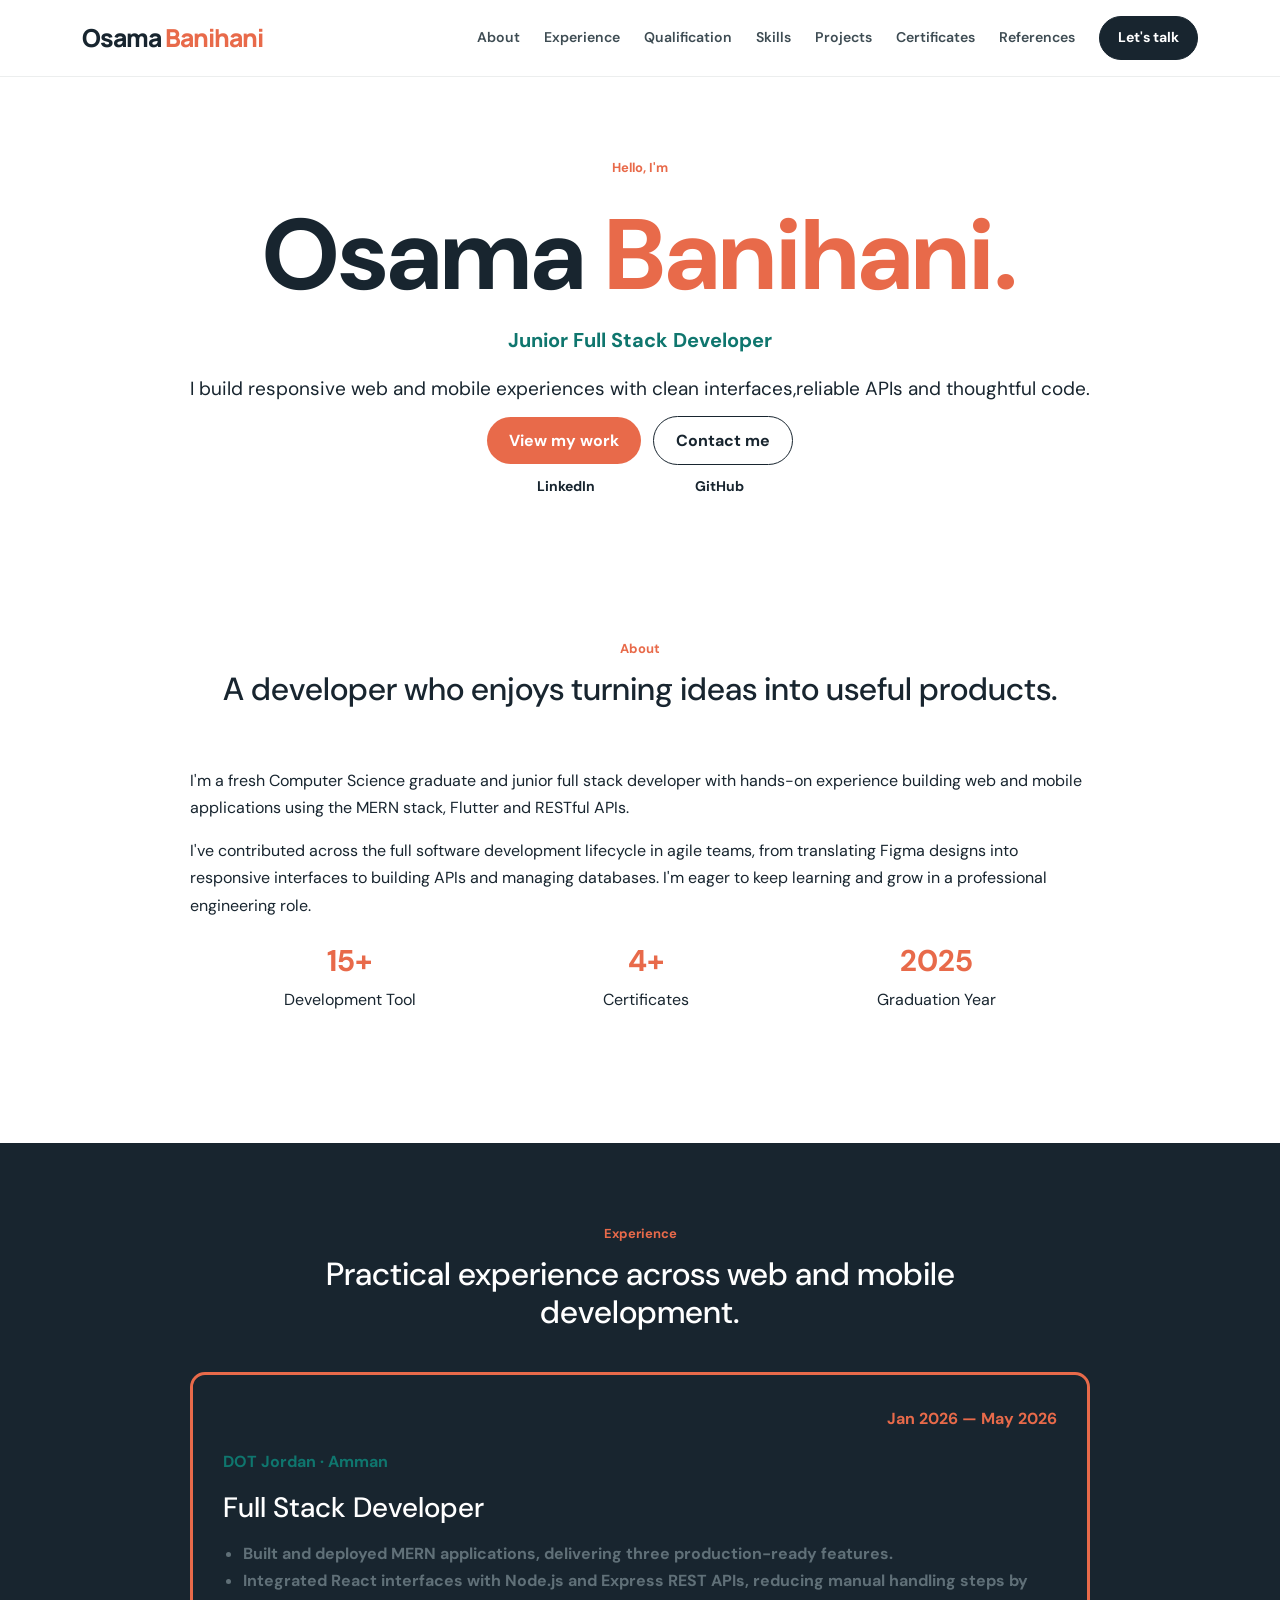
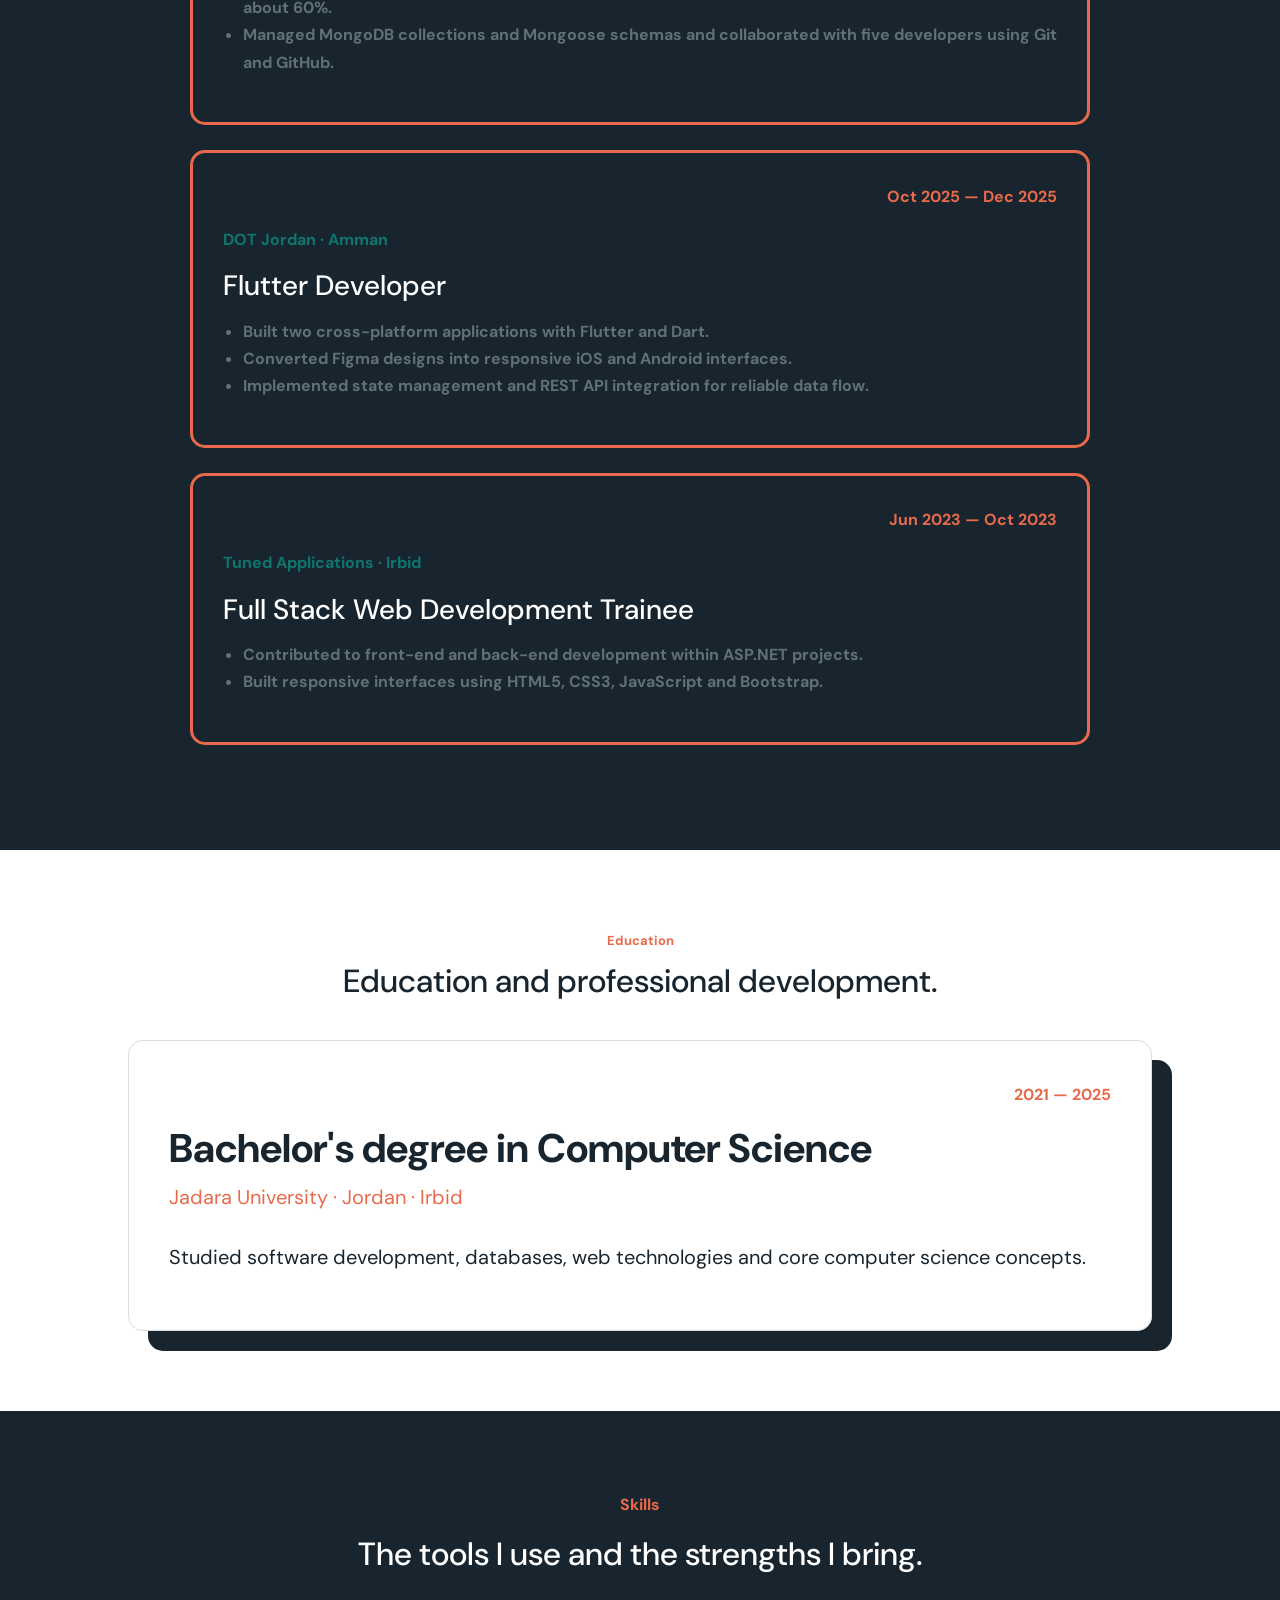
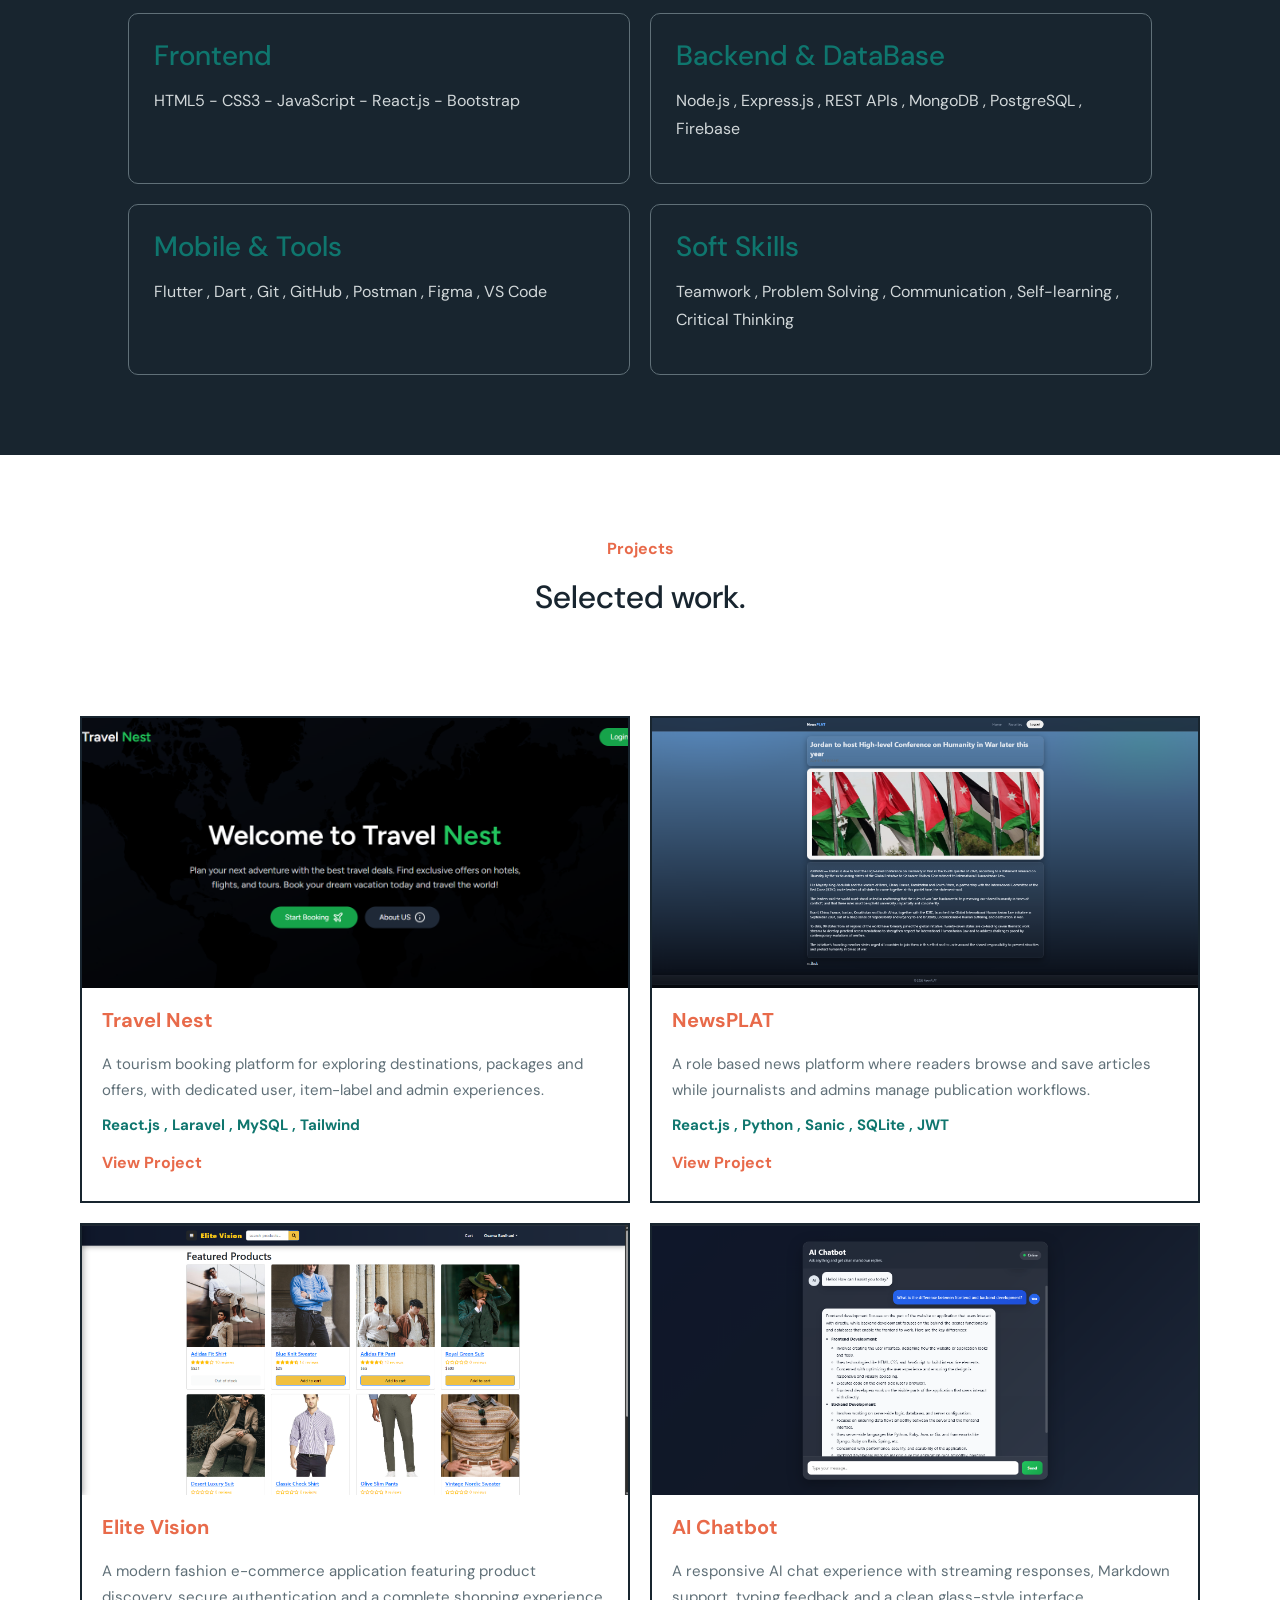
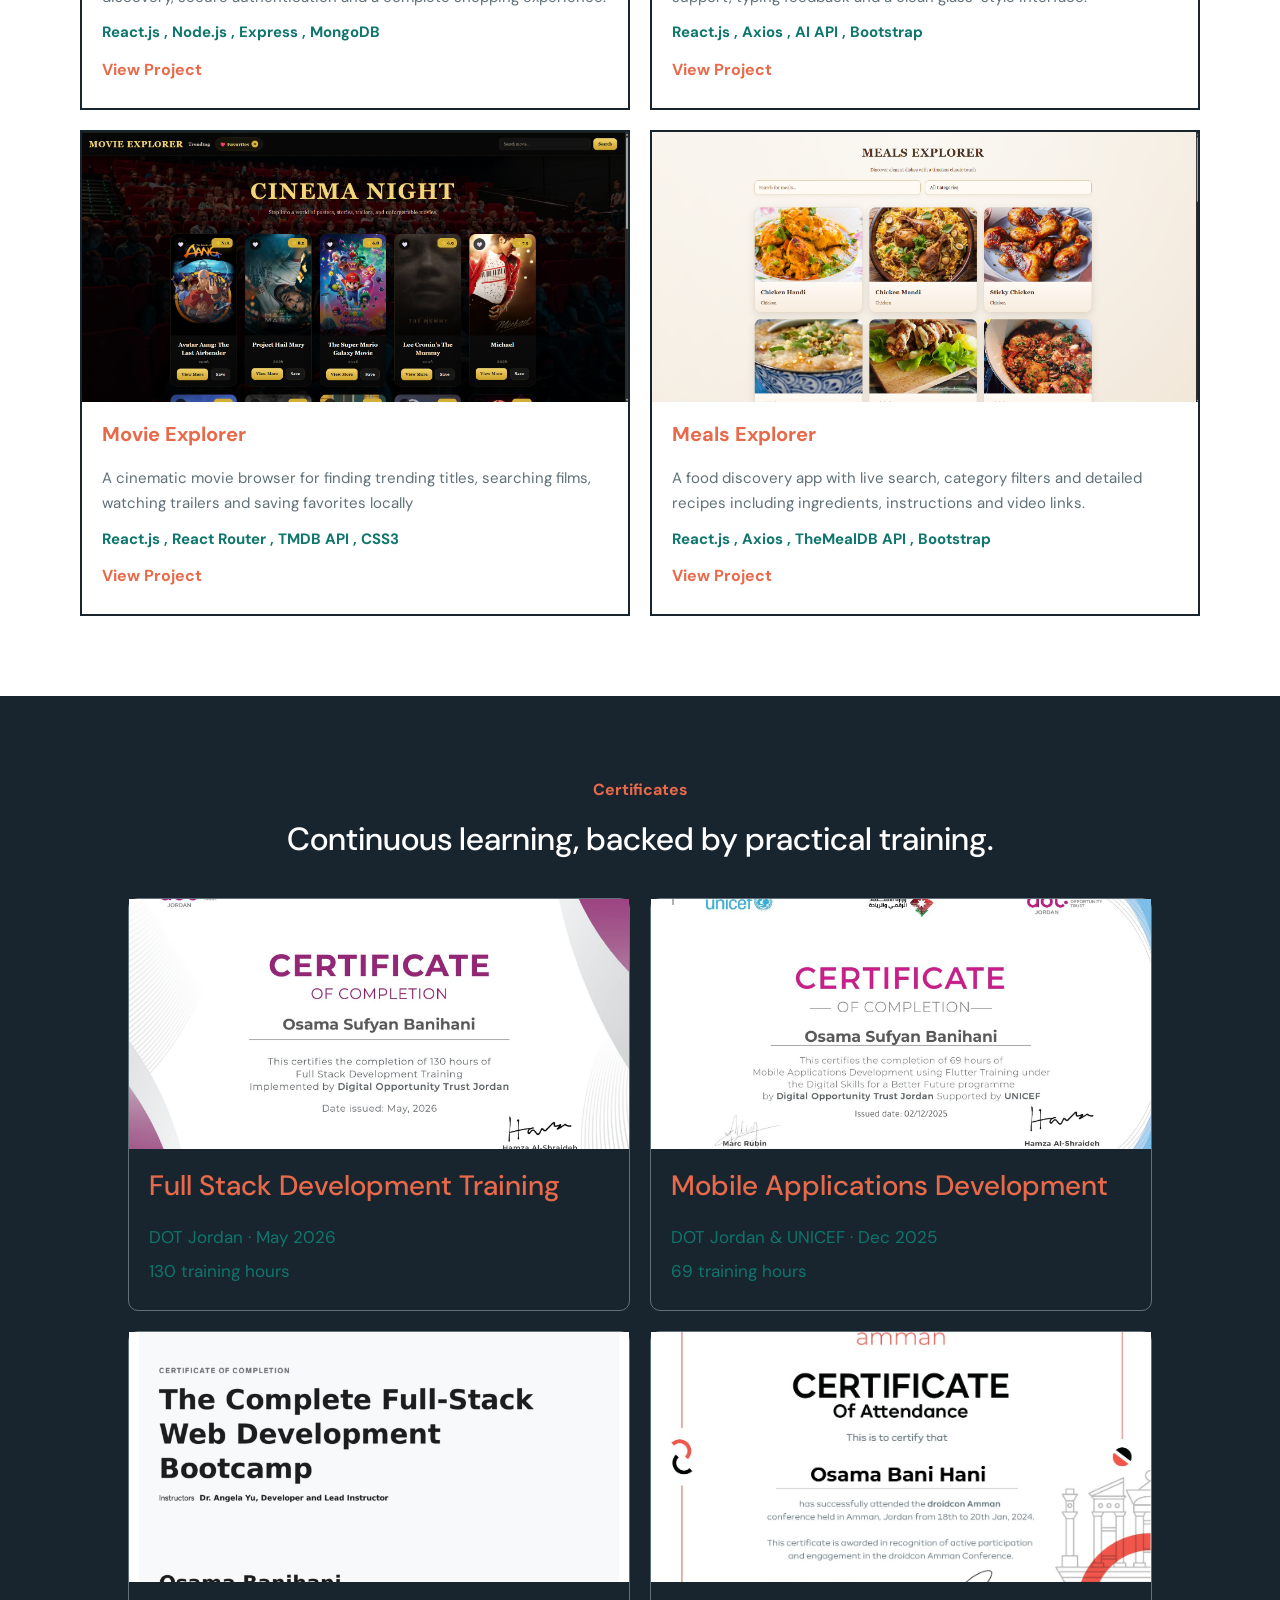
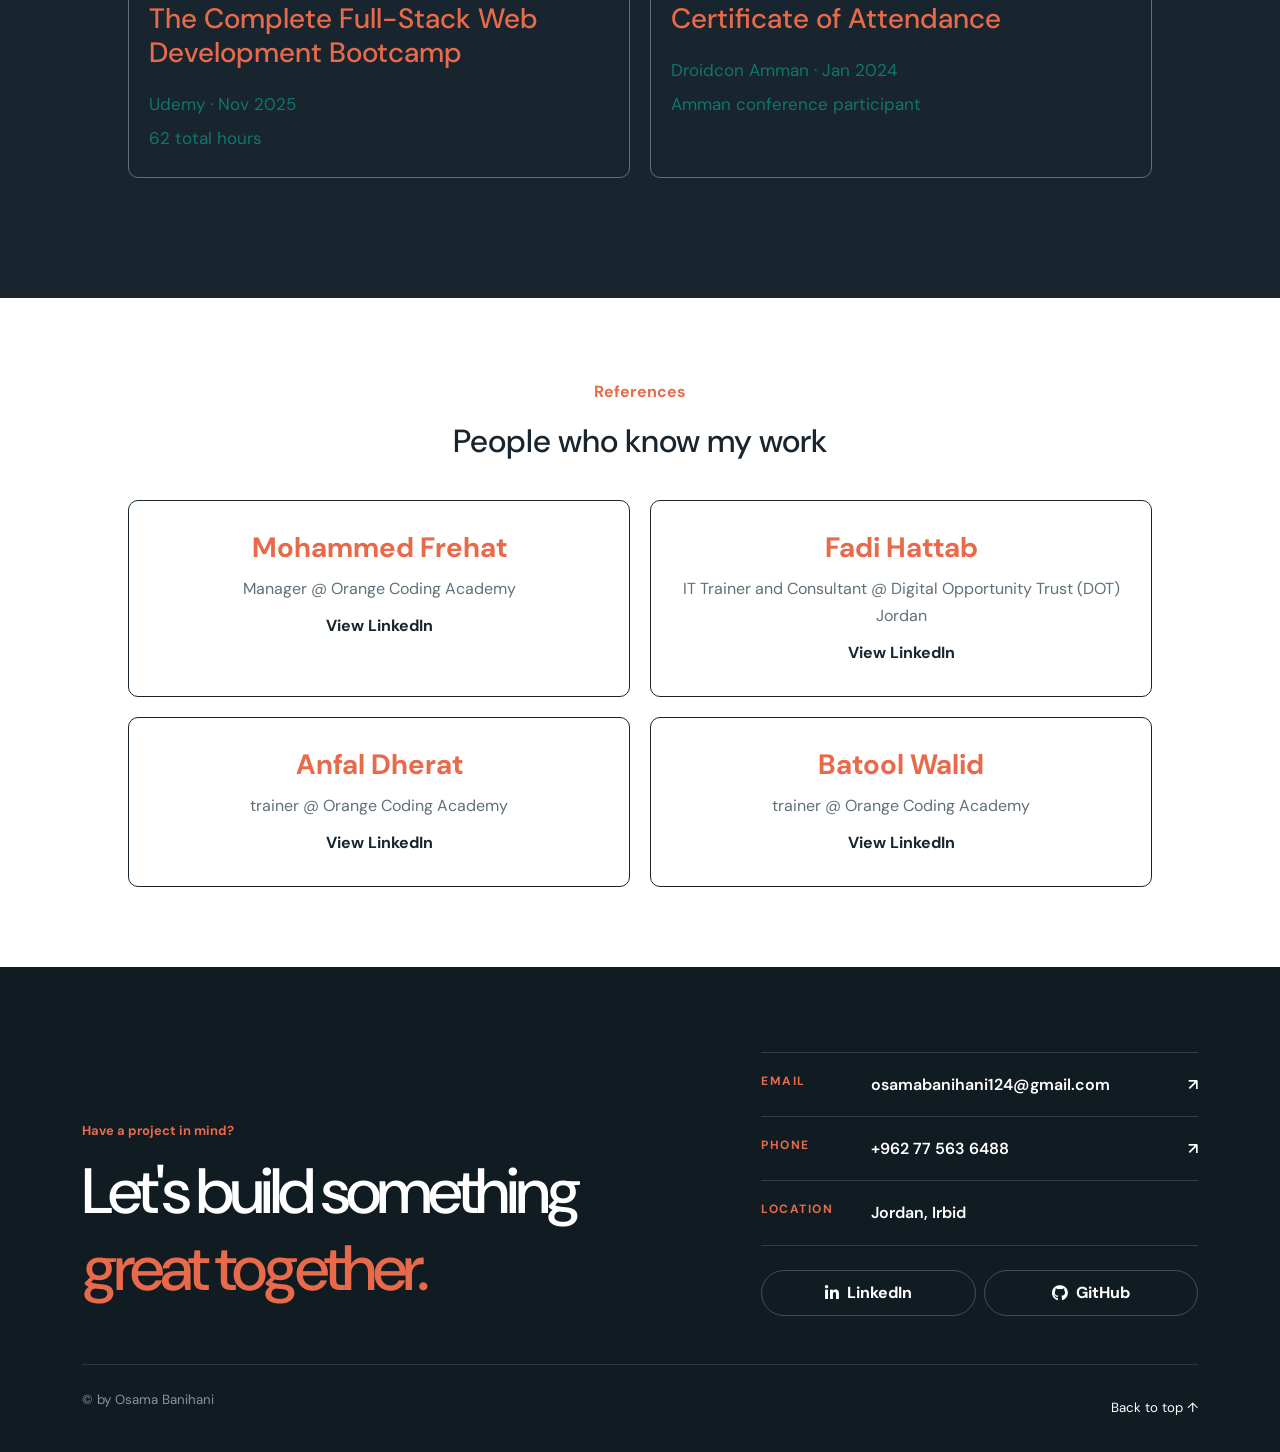
==== commit a7797edc: "Update LinkedIn link for Batool Walid" ====
--- a/index.html
+++ b/index.html
@@ -358,7 +358,7 @@
             <div class="reference">
                 <h3>Batool Walid</h3>
                 <p>trainer @ Orange Coding Academy </p>
-                <a href="linkedin.com/in/batool-walid-b33894228?utm_source=share_via&utm_content=profile&utm_medium=member_ios"
+                <a href="https://www.linkedin.com/in/batool-walid-b33894228/"
                     target="_blank">
                     View LinkedIn
                 </a>
--- a/style.css
+++ b/style.css
@@ -115,31 +115,6 @@
   }
 }
 /* hero section */
-.hero {
-  background: #fff;
-
-}
-.hero-content {
-  padding-block: 105px;
-  display: grid;
-  grid-template-columns: 1fr 1fr;
-  gap: 40px;
-}
-.hero-content h1 {
-  font-size: 15px;
-}
-.hero-content p {
-  font-size: 1.05rem;
-  color: #607078;
-}
-.hero-content .contact-btn {
-  margin-top: 28px;
-}
-.hero-content .contact-btn:focus,.hero-content .contact-btn:hover { 
-  color: #fff;
-  background: #e86a4a;
-  border-color: #e86a4a;
-}
 .home {
   display: flex;
   align-items: center;
@@ -149,221 +124,212 @@
 }
 
 .home-box {
-    width: 100%;
-    text-align: center;
-    padding: 80px 20px;
+  width: 100%;
+  text-align: center;
+  padding: 80px;
+  padding-bottom: 60px;
 }
 
 .hello {
-    color: #e86a4a; 
-    font-size: 13px;
-    font-weight: bold;
-}
-
-h1,h2,h3 {
-    font-family: Manrope, sans-serif;
-
-    color: #18252f;
-}
+  color: #e86a4a;
+  font-size: 13px;
+  font-weight: bold;
+}
+
 h1 {
-    font-size: 70px;
-    margin: 8px 0 12px;
+  font-size: 100px;
+  margin: 8px 12px;
+  font-weight: bold;
+}
+
+.hometext h1 {
+  color: #18252f;
 }
 
 h1 span {
-    color: #e86a4a;
+  color: #e86a4a;
 }
 
 .job {
-    color: #0f766e;
-    font-weight: bold;
-    font-size: 18px;
-}
-
-.about {
-    color: #607078;
-    font-size: 17px;
+  color: #0f766e;
+  font-weight: bold;
+  font-size: 20px;
+}
+
+.dis-home {
+  color: #18252f;
+  font-size: 19px;
+  padding-bottom: 6px;
 }
 
 .buttons {
-    display: flex;
-    justify-content: center;
-    gap: 12px;
-    flex-wrap: wrap;
+  justify-content: center;
 }
 
 .btn1,
 .btn2 {
-    padding: 13px 22px;
-    border-radius: 25px;
-    font-weight: bold;
-    text-decoration: none;
+  margin: 4px;
+  padding: 13px 22px;
+  border-radius: 25px;
+  font-weight: bold;
 }
 
 .btn1 {
-    color: white;
-    background-color: #e86a4a;
+  color: white;
+  background-color: #e86a4a;
 }
 
 .btn1:hover {
-    background-color: #c94e31;
+  background-color: #c94e31;
 }
 
 .btn2 {
-    color: #18252f;
-    border: 1px solid #18252f;
+  color: #18252f;
+  border: 1px solid #18252f;
 }
 
 .btn2:hover {
-    color: white;
-    background-color: #18252f;
+  color: white;
+  background-color: #18252f;
 }
 
 .social-links {
-    display: flex;
-    justify-content: center;
-    gap: 25px;
-    margin-top: 20px;
-    font-size: 14px;
-    font-weight: bold;
+  display: flex;
+  justify-content: center;
+  gap: 100px;
+  margin-top: 20px;
+  font-size: 14px;
+  font-weight: bold;
 }
 
 .social-links a {
-    color: #18252f;
+  color: #18252f;
 }
 
 .social-links a:hover {
-    color: #e86a4a;
+  color: #e86a4a;
+  font-size: 15px;
 }
 
 /* about sections */
-.about-section {
-    padding: 80px 20px;
-    background-color: #fff;
+.section-about {
+  padding: 80px 20px;
+  background-color: #fff;
 }
 
 .title-about {
-    text-align: center;
+  text-align: center;
 }
 
 .small-title {
-    color: #e86a4a;
-    font-weight: bold;
+  color: #e86a4a;
+  font-weight: bold;
 }
 
 .title-about h2 {
-    font-size: 32px;
-    color: #18252f;
+  font-size: 32px;
+  color: #18252f;
 }
 
 .about-content {
-    
-    max-width: 1000px;
-    margin: auto;
-    background-color: #fff;
-    padding: 30px;
+  max-width: 1000px;
+  margin: auto;
+  background-color: #fff;
+  padding: 50px;
 }
 
 .about-content p {
-    color: #607078;
+  color: #18252f;
 }
 
 .about-info {
-    display: flex;
-    justify-content: space-around;
-    text-align: center;
+  display: flex;
+  justify-content: space-around;
+  text-align: center;
 }
 .about-info :hover {
-    color: #020000;
+  color: #18252f;
+  font-size: 30px;
 }
 
 .about-info div {
-    display: flex;
-    flex-direction: column;
+  display: flex;
+  flex-direction: column;
 }
 
 .about-info strong {
-    font-size: 30px;
-    color: #e86a4a;
+  font-size: 30px;
+  color: #e86a4a;
 }
 
 .about-info span {
-    color: #607078;
+  color: #18252f;
 }
 
 /* experience section */
 .experience {
-    padding: 80px 20px;
-    background-color: #18252f;
+  padding: 80px 20px;
+  background-color: #18252f;
 }
 
 .experience-title {
-    text-align: center;
-    margin-bottom: 40px;
+  text-align: center;
+  margin-bottom: 40px;
 }
 
 .small-title {
-    color: #e86a4a;
-    font-size: 13px;
-    font-weight: bold;
+  color: #e86a4a;
+  font-size: 13px;
+  font-weight: bold;
 }
 
 .experience-title h2 {
-    max-width: 700px;
-    margin: 10px auto;
-    font-size: 32px;
-    color: #fff;
-}
-
-.jobs {
-    max-width: 900px;
-    margin: auto;
+  max-width: 700px;
+  margin: 10px auto;
+  font-size: 32px;
+  color: #fff;
+}
+
+.job-experience {
+  max-width: 900px;
+  margin: auto;
 }
 
 .job-box {
-    background-color: #18252f;
-    padding: 30px;
-    margin-bottom: 25px;
-    border-radius: 15px;
+  background-color: #18252f;
+  padding: 30px;
+  margin-bottom: 25px;
+  border-radius: 15px;
+  border: 3px solid #e86a4a;
+}
+.job-box:hover {
+  border: 10px solid #0f766e;
 }
 
 .date-experience {
-    color: #e86a4a;
-    font-weight: bold;
-    text-align: right;
-
+  color: #e86a4a;
+  font-weight: bold;
+  text-align: right;
 }
 .company {
-    color: #0f766e;
-    font-weight: bold;
-}
-
-.job-box  {
-    border: 1px solid #e86a4a;
-}
-.job-box:hover {
-    border: 1px solid #0f766e;
-}
+  color: #0f766e;
+  font-weight: bold;
+}
+
 .job-box h3 {
-    color: #ffffff;
-    margin-bottom: 15px;
+  color: #ffffff;
+  margin-bottom: 15px;
 }
 
 .job-box ul {
-    padding-left: 20px;
+  padding-left: 20px;
+  font-weight: bold;
 }
 
 .job-box li {
-    color: #607078;
-}
-
-.job-list{
-    color: #fff;
-}
-
-.job-title {
-    color: #fff;
-}
+  color: #607078;
+}
+
 /* Education section */
 .education {
   padding: 80px 10%;
@@ -383,21 +349,14 @@
 
 .education-title h2 {
   color: #18252f;
+  font-size: 32px;
 }
 
 .education-box {
-  background-color: white;
   border: 1px solid #ddd;
   border-radius: 15px;
   padding: 40px;
-  box-shadow:20px 20px ;
-}
-
-.education-item {
-  display: flex;
-  flex-direction: column;
-  text-align: center;
-  gap: 10px;
+  box-shadow: 20px 20px;
 }
 
 .date-education {
@@ -406,24 +365,23 @@
   text-align: right;
 }
 
+.education-degree {
+  color: #18252f;
+  font-size: 40px;
+  text-align: start;
+  font-weight: bold;
+}
 .university {
   color: #e86a4a;
-  font-weight: bold;
   font-size: 20px;
   text-align: start;
-  padding-bottom: 40px;
-}
-
-.Uni-name {
-  color: #18252f;
-  font-size:40px;
-  text-align: start;
-}
-.desicrbion-education{
+  padding-bottom: 10px;
+}
+
+.desicrbion-education {
   text-align: start;
   font-size: 20px;
 }
-
 
 /* Skills section */
 .skills {
@@ -443,6 +401,7 @@
 
 .skills-title h2 {
   color: white;
+  font-size: 32px;
 }
 
 .skills-box {
@@ -451,18 +410,17 @@
   gap: 20px;
 }
 
-
 .skill {
   border: 1px solid #607078;
   padding: 25px;
   border-radius: 10px;
 }
-.skill:hover{
-  background-color: #c94e31;
+.skill:hover {
+  background-color: #e86a4a;
 }
 
 .skill h3 {
-  color: white;
+  color: #0f766e;
   margin-bottom: 15px;
 }
 
@@ -472,7 +430,7 @@
 
 /* project section */
 .projects {
-  padding:  100px;
+  padding: 80px;
 }
 
 .projects-title {
@@ -487,7 +445,7 @@
 
 .projects-title h2 {
   color: #18252f;
-  font-size: 40px;
+  font-size: 32px;
 }
 
 .projects-box {
@@ -497,7 +455,7 @@
 }
 
 .project {
-  border: 1px solid #ddd;
+  border: 2px solid #18252f;
   padding-bottom: 25px;
 }
 .project img {
@@ -507,11 +465,14 @@
 }
 
 .project h3 {
-  color: #e86a4a;
-  margin: 20px 20px 10px;
+  font-size: 20px;
+  font-weight: bold;
+  color: #e86a4a;
+  margin: 20px 20px;
 }
 
 .project p {
+  font-size: 15px;
   color: #607078;
   margin: 10px 20px;
 }
@@ -522,10 +483,9 @@
 }
 
 .project a {
-  margin:20px;
-  color: #e86a4a;
-  text-align: right;
-  font-weight: bolder;
+  margin: 20px;
+  color: #e86a4a;
+  font-weight: bold;
 }
 
 /* certificates section*/
@@ -568,15 +528,16 @@
 }
 
 .certificate h3 {
-  color: white;
-  margin: 20px 20px 10px;
+  color: #e86a4a;
+  margin: 20px;
 }
 
 .certificate p {
-  color: #d2d8da;
+  font-size: 17px;
+  color: #0f766e;
   margin: 5px 20px;
 }
- 
+
 /* references Section*/
 .references {
   padding: 80px 10%;
@@ -594,6 +555,7 @@
 }
 
 .references-title h2 {
+  font-size: 32px;
   color: #18252f;
 }
 
@@ -603,17 +565,17 @@
   gap: 20px;
 }
 
-
 .reference {
-  background-color: white;
-  border: 1px solid #ddd;
+  background-color: fff;
+  border: 1px solid #18252f;
   border-radius: 10px;
   padding: 30px;
   text-align: center;
 }
 
 .reference h3 {
-  color: #18252f;
+  font-weight: bold;
+  color: #e86a4a;
 }
 
 .reference p {
@@ -622,11 +584,11 @@
 }
 
 .reference a {
-  color: #e86a4a;
-  font-weight: bold;
-}
-.reference a:hover{
-  color:#0f766e
+  color: #18252f;
+  font-weight: bold;
+}
+.reference a:hover {
+  color: #e86a4a;
 }
 
 /* footer */
@@ -670,7 +632,6 @@
   color: #fff;
   font-weight: 600;
   overflow-wrap: anywhere;
-
 }
 a.contact-row:hover .contact-text {
   color: #e86a4a;
@@ -699,98 +660,158 @@
 .footer-end a:hover {
   color: #e86a4a;
 }
+/* Tablet */
+@media (max-width: 900px) {
+  .home-box {
+    padding: 65px 30px;
+  }
+
+  h1 {
+    font-size: 65px;
+  }
+
+  .skills-box,
+  .projects-box,
+  .certificates-box,
+  .references-box {
+    grid-template-columns: 1fr;
+  }
+
+  .projects {
+    padding: 70px 30px;
+  }
+
+  .projects-title {
+    margin-bottom: 50px;
+  }
+}
+
+/* Mobile */
+@media (max-width: 768px) {
+  html {
+    scroll-padding-top: 78px;
+  }
+
+  .home-box {
+    padding: 60px 20px 40px;
+  }
+
+  h1 {
+    font-size: clamp(42px, 13vw, 70px);
+    margin: 8px 0;
+    line-height: 1.1;
+  }
+
+  .job {
+    font-size: 17px;
+  }
+
+  .about {
+    font-size: 15px;
+  }
+
+  .buttons {
+    display: flex;
+    flex-direction: column;
+    align-items: center;
+    gap: 10px;
+  }
+
+  .btn1,
+  .btn2 {
+    width: 100%;
+    max-width: 280px;
+    text-align: center;
+  }
+
+  .social-links {
+    gap: 30px;
+    flex-wrap: wrap;
+  }
+
+  .about-content {
+    padding: 30px 20px;
+  }
+
+  .about-info {
+    flex-direction: column;
+    gap: 25px;
+  }
+
+  .experience,
+  .education,
+  .skills,
+  .certificates,
+  .references {
+    padding: 60px 20px;
+  }
+
+  .projects {
+    padding: 60px 20px;
+  }
+
+  .skills-box,
+  .projects-box,
+  .certificates-box,
+  .references-box {
+    grid-template-columns: 1fr;
+  }
+
+  .job-box,
+  .education-box,
+  .reference {
+    padding: 25px 20px;
+  }
+
+  .education-box {
+    box-shadow: 8px 8px;
+  }
+
+  .date-experience,
+  .date-education {
+    text-align: left;
+  }
+
+  .project img,
+  .certificate img {
+    height: auto;
+  }
+
+  .title-about h2,
+  .experience-title h2,
+  .education-title h2,
+  .skills-title h2,
+  .projects-title h2,
+  .references-title h2 {
+    font-size: 26px;
+  }
+
+  .footer {
+    padding: 60px 20px 25px;
+  }
+
+  .footer h2 {
+    font-size: 42px;
+    letter-spacing: -2px;
+  }
+}
+
+/* Small mobile */
 @media (max-width: 500px) {
   .contact-row {
     grid-template-columns: 1fr;
     gap: 5px;
   }
-}
-@media (max-width: 900px) {
-  .hero-content {
-    padding-block: 65px;
-  }
-
-  .main-project {
-    grid-template-columns: 1fr;
-  }
-
-  .main-project .project-img {
-    min-height: 310px;
-  }
-}
-
-@media (max-width: 768px) {
-  .page-container {
-    width: min(100% - 28px, 1120px);
-  }
-  html {
-    scroll-padding-top: 78px;
-  }
-  .hero {
-    background: linear-gradient(160deg, #fff 52%, #f6f4ed 52%);
-  }
-  .hero-content {
-    padding-block: 55px;
-  }
+
   h1 {
-    font-size: clamp(3.8rem, 19vw, 5.8rem);
-    letter-spacing: -4px;
-  }
-  .section {
-    padding-block: 75px;
-  }
-  .section-title h2 {
-    letter-spacing: -1.5px;
-  }
-  .about-box {
-    padding: 28px;
-    grid-template-columns: 1fr;
+    font-size: 42px;
+  }
+
+  .home-box {
+    padding-inline: 15px;
+  }
+
+  .social-links {
     gap: 20px;
   }
-  .facts {
-    grid-template-columns: 1fr;
-    gap: 20px;
-  }
-  .experience-box {
-    grid-template-columns: 1fr;
-    gap: 15px;
-    padding: 28px;
-  }
-  .education-box {
-    grid-template-columns: auto 1fr;
-    padding: 28px;
-  }
-  .education-date {
-    grid-column: 2;
-  }
-  .certificates-list,
-  .projects-list,
-  .references-list,
-  .skills-list {
-    grid-template-columns: 1fr;
-  }
-  .main-project {
-    grid-column: auto;
-  }
-  .main-project .project-img,
-  .project-img {
-    min-height: 225px;
-  }
-  .project-info,
-  .main-project .project-info {
-    padding: 30px 26px;
-  }
-  .footer h2 {
-    letter-spacing: -2.5px;
-  }
-}
-@media (prefers-reduced-motion: reduce) {
-  html {
-    scroll-behavior: auto;
-  }
-  *,
-  ::after,
-  ::before {
-    transition: none !important;
-  }
-}
+}
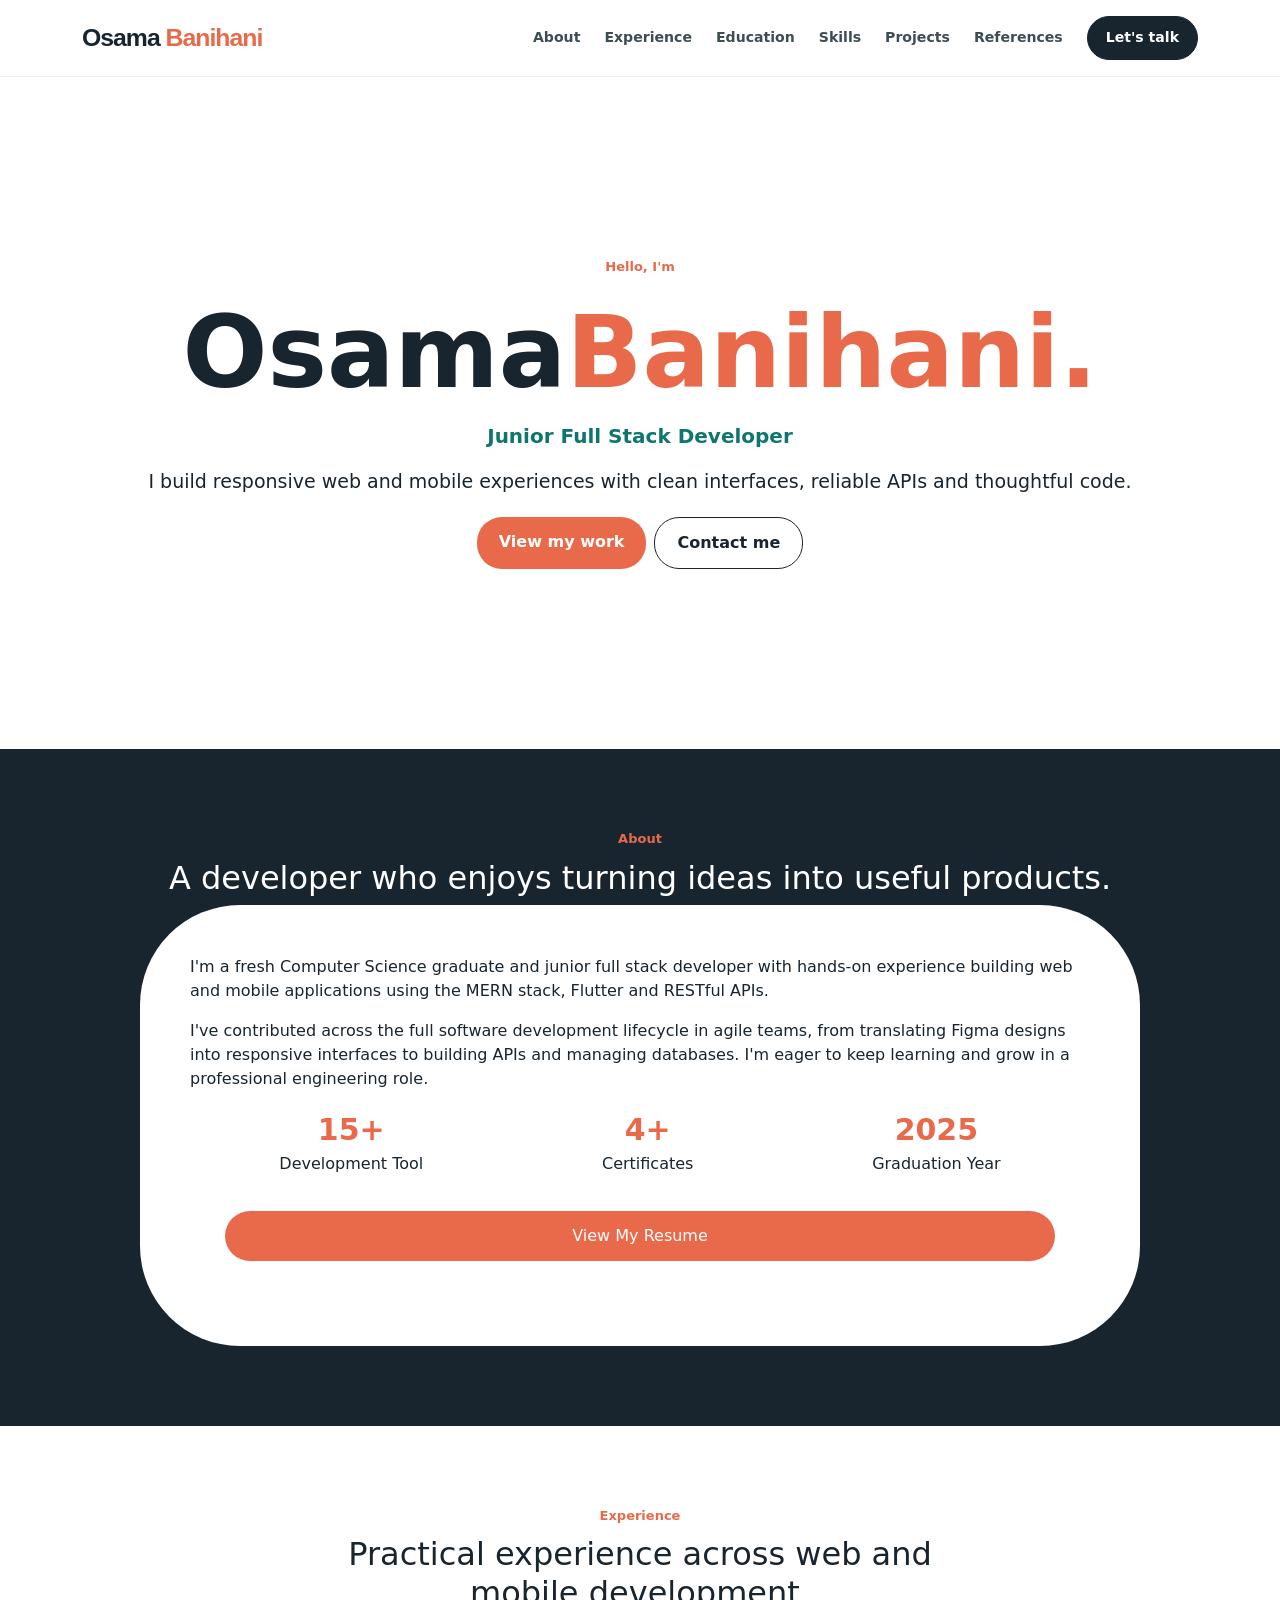
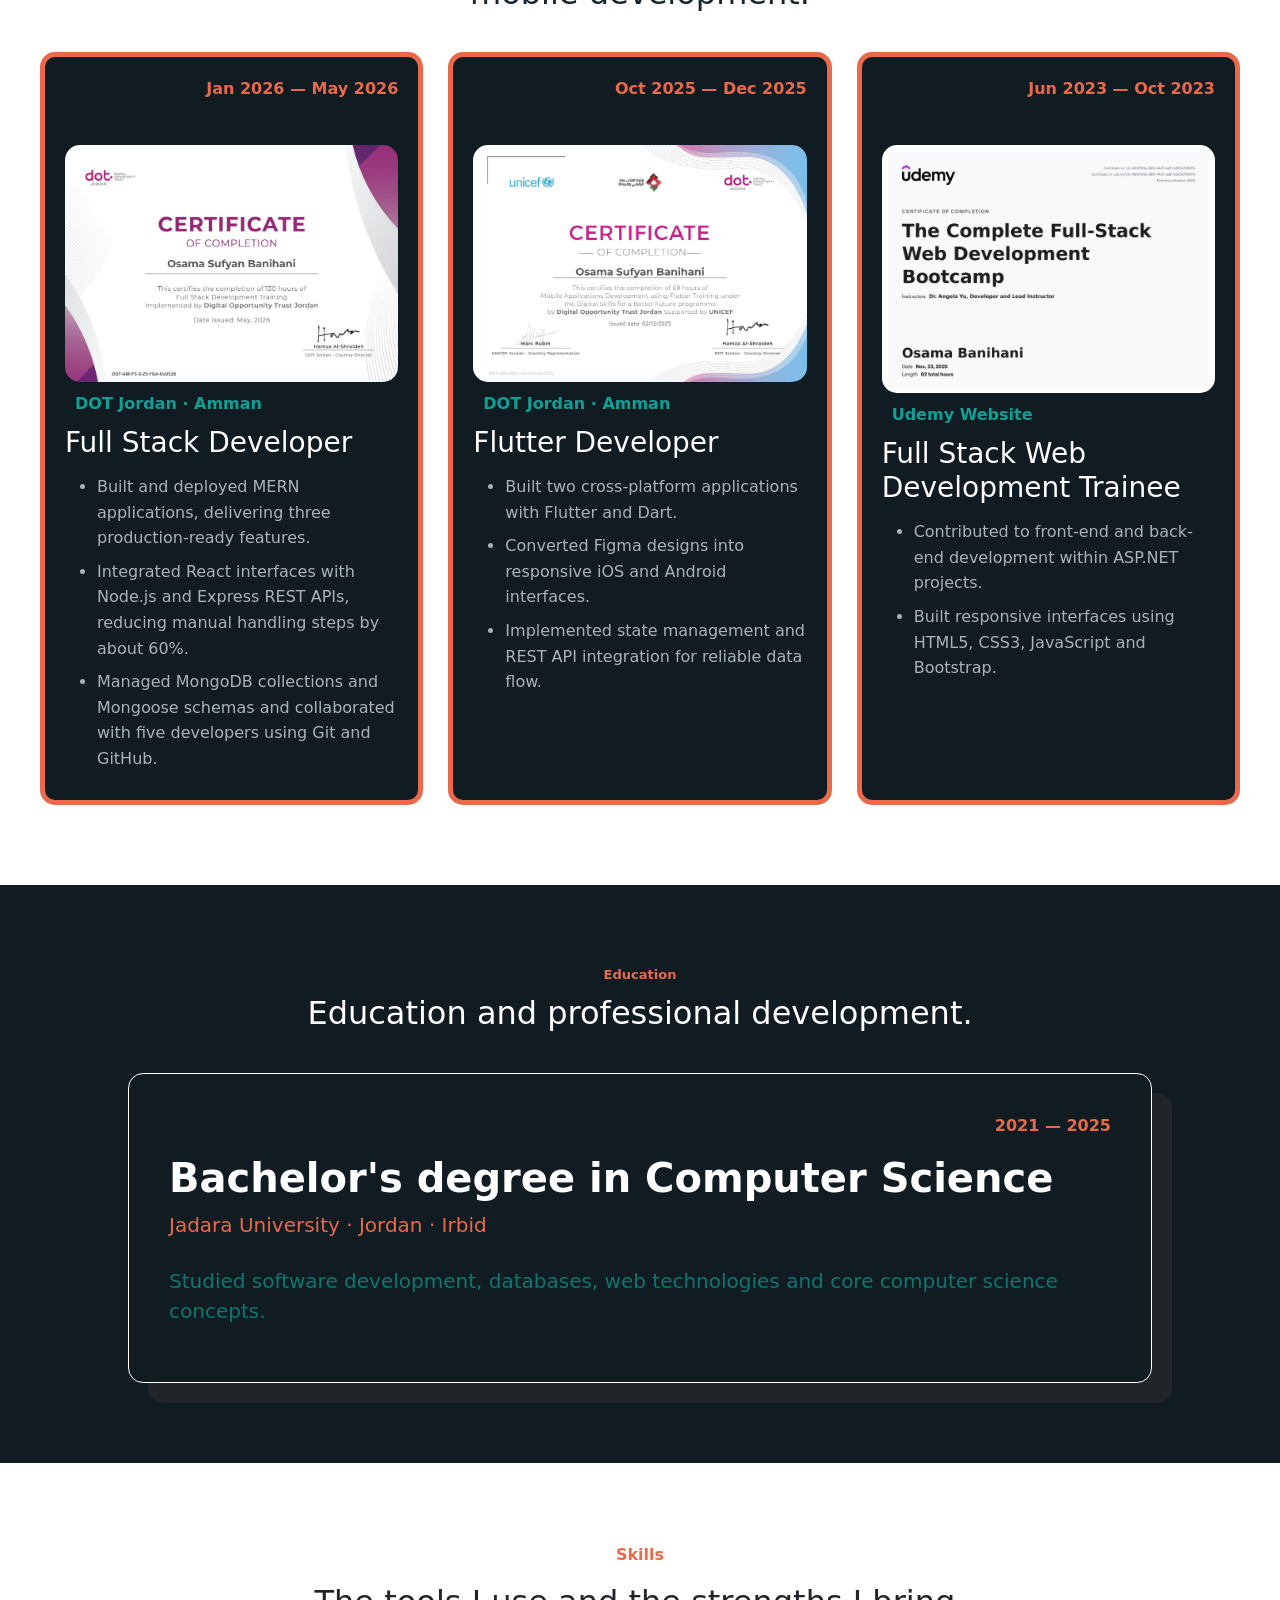
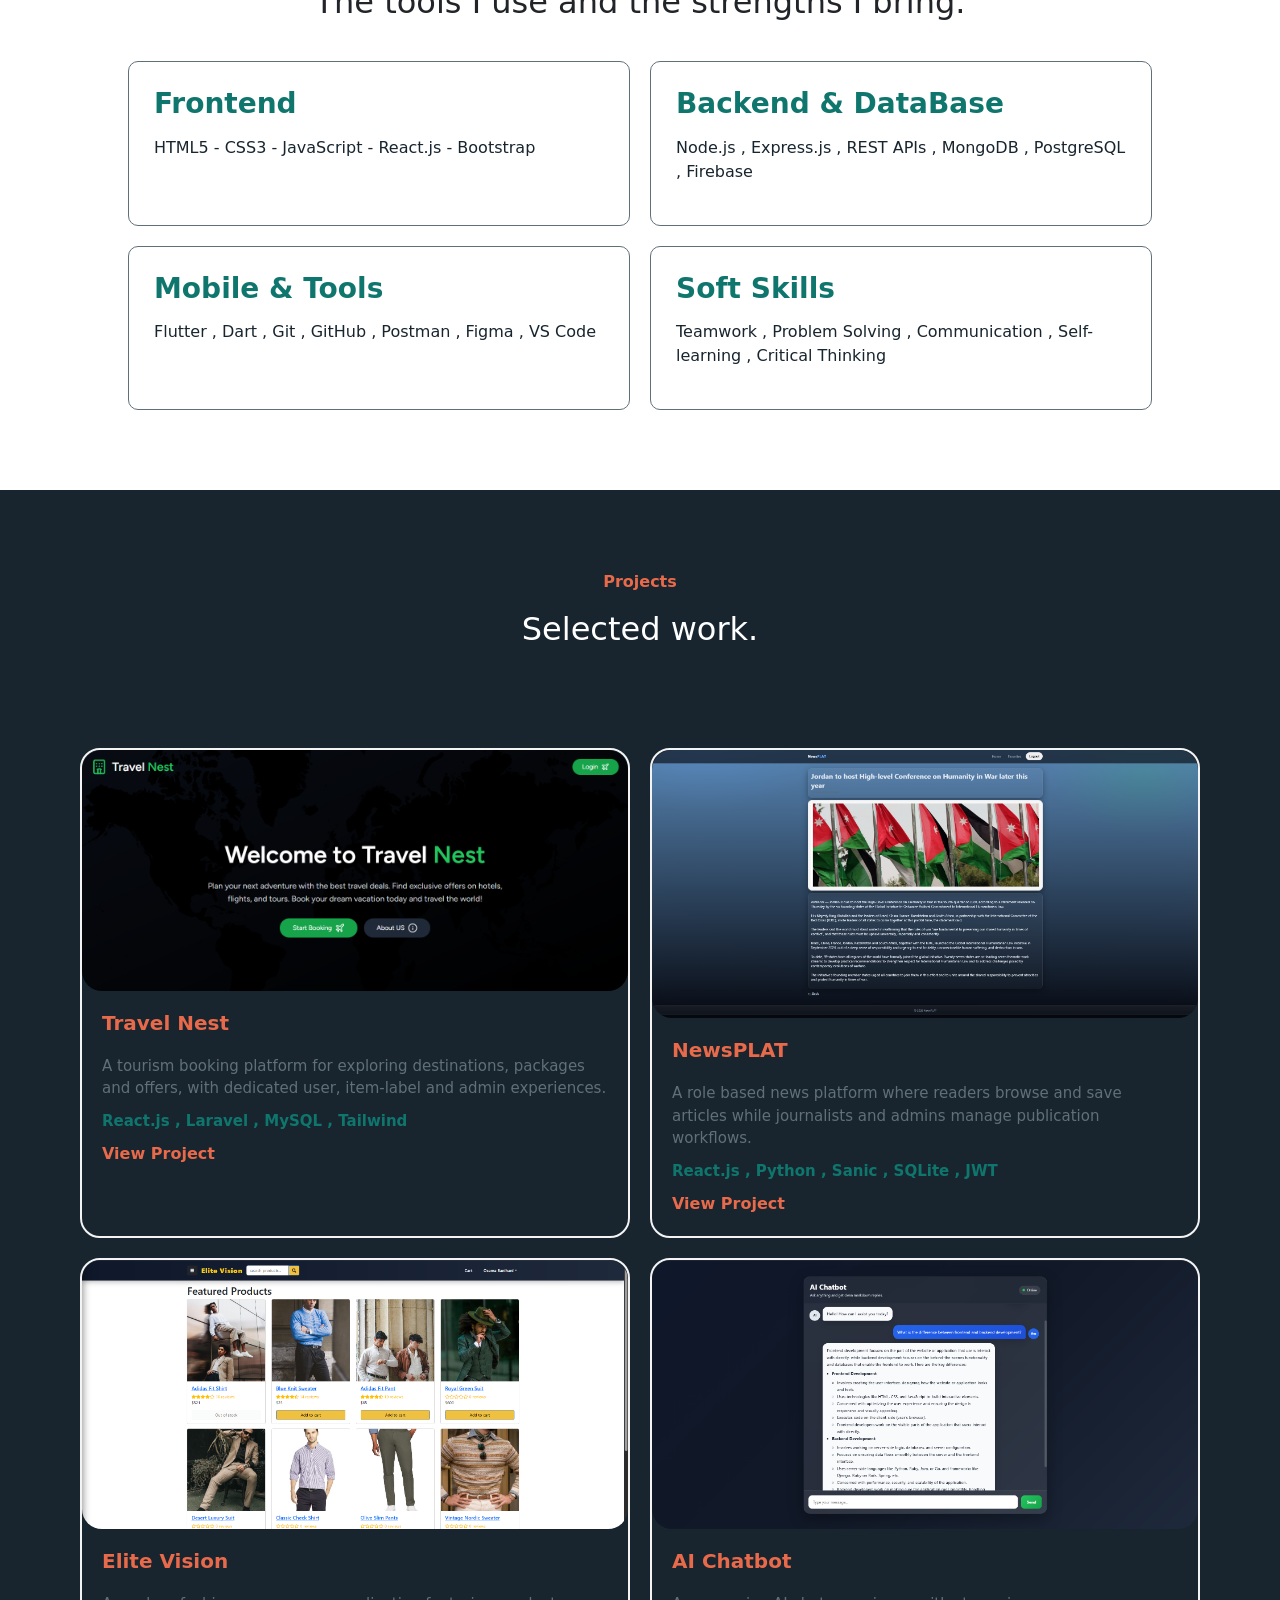
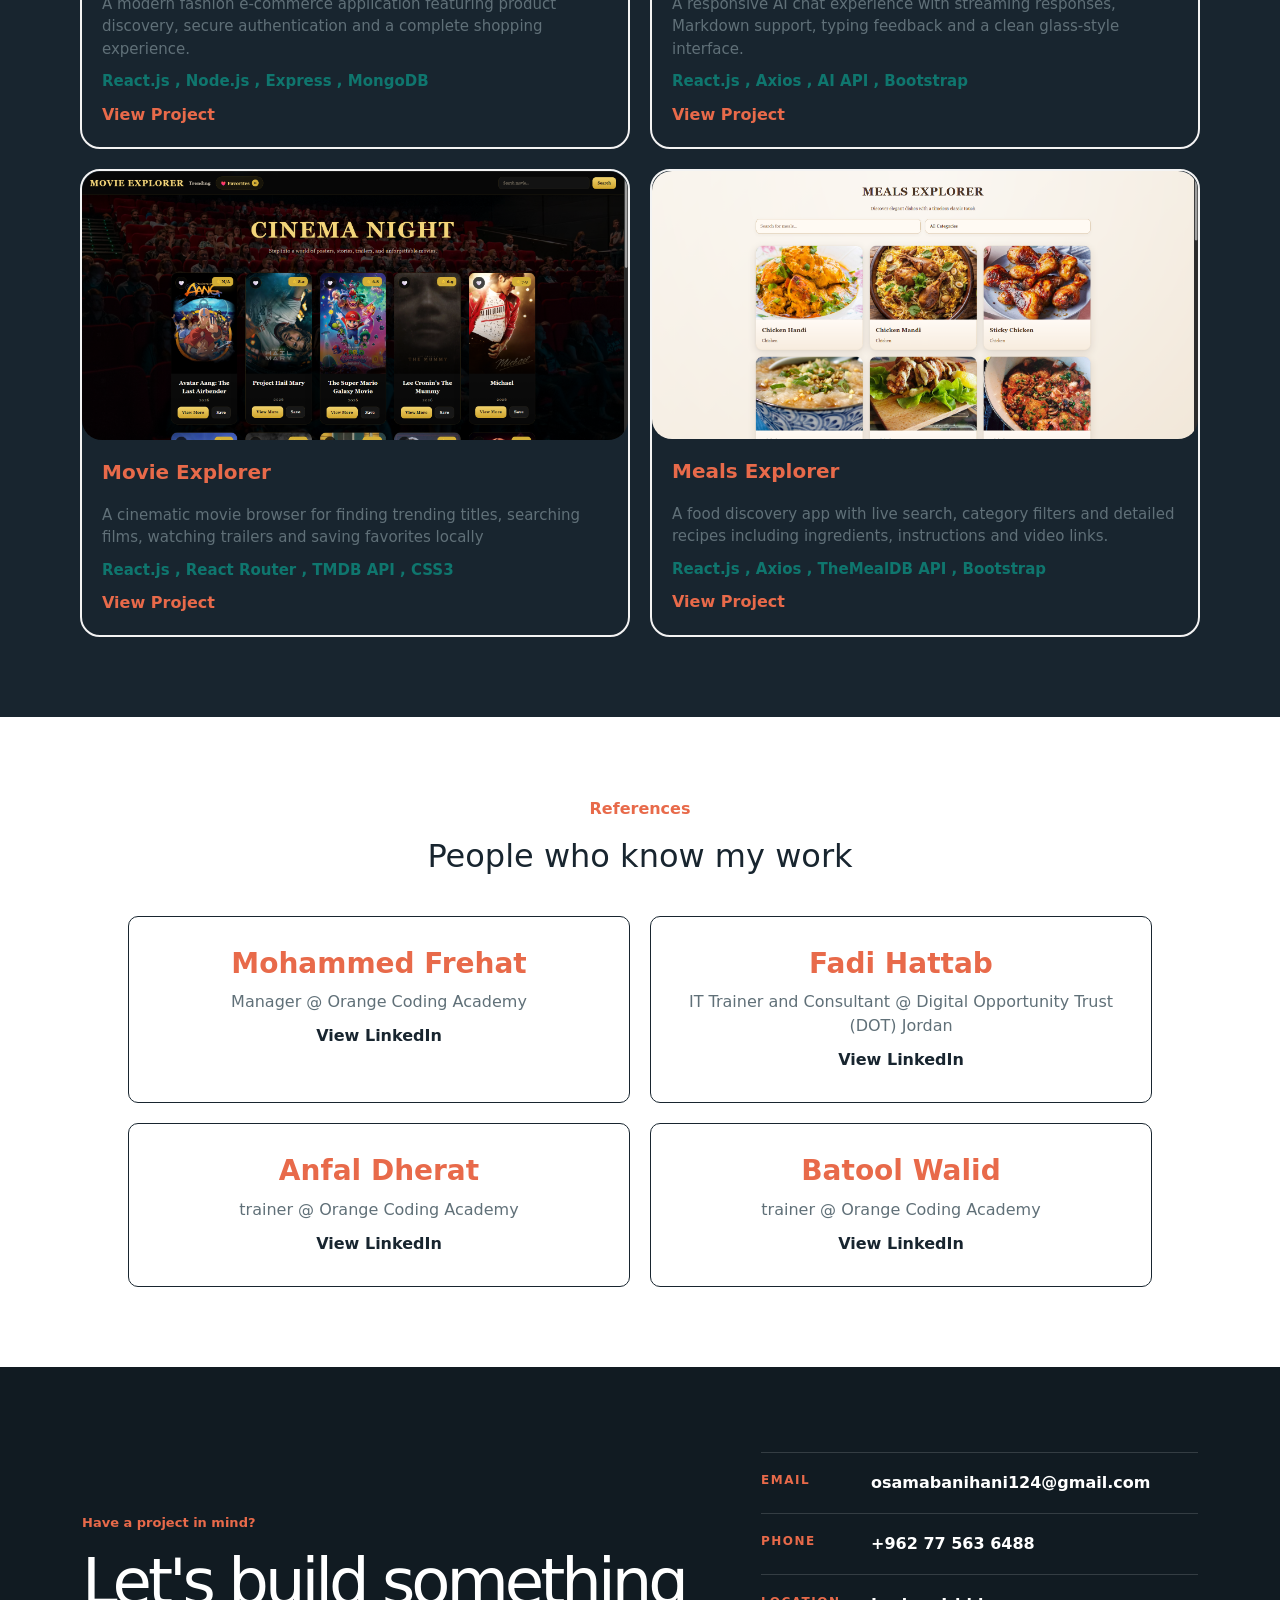
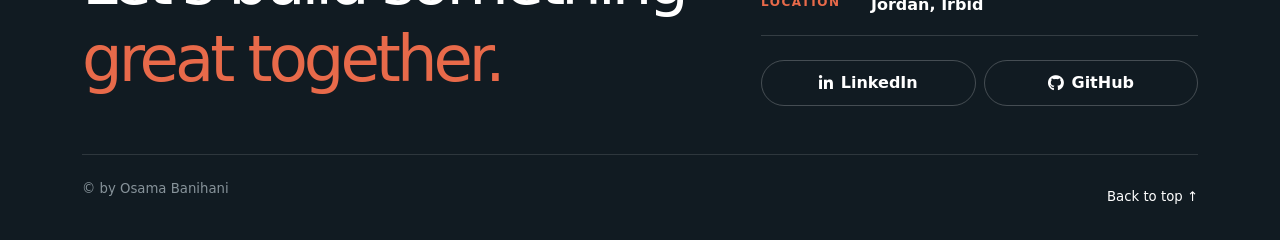
==== commit 96ea288f: "Update portfolio files" ====
--- a/index.html
+++ b/index.html
@@ -36,16 +36,13 @@
                             <a class="nav-link" href="#experience">Experience</a>
                         </li>
                         <li class="nav-item">
-                            <a class="nav-link" href="#education">Qualification</a>
+                            <a class="nav-link" href="#education">Education</a>
                         </li>
                         <li class="nav-item">
                             <a class="nav-link" href="#skills">Skills</a>
                         </li>
                         <li class="nav-item">
                             <a class="nav-link" href="#projects">Projects</a>
-                        </li>
-                        <li class="nav-item">
-                            <a class="nav-link" href="#certificates">Certificates</a>
                         </li>
                         <li class="nav-item">
                             <a class="nav-link" href="#references">References</a>
@@ -64,27 +61,18 @@
             <div class="hometext">
                 <p class="hello">Hello, I'm</p>
 
-                <h1> Osama <span>Banihani.</span></h1>
+                <h1>Osama<span>Banihani.</span></h1>
 
                 <p class="job">Junior Full Stack Developer</p>
 
-                <p class="dis-home">I build responsive web and mobile experiences with clean interfaces,reliable APIs and
+                <p class="dis-home">I build responsive web and mobile experiences with clean interfaces, reliable APIs and
                     thoughtful code.</p>
 
                 <div class="buttons">
                     <a class="btn1" href="#projects">View my work</a>
                     <a class="btn2" href="mailto:osamabanihani124@gmail.com" target="_blank">Contact me</a>
                 </div>
-
-                <div class="social-links">
-
-                    <a href="https://www.linkedin.com/in/osama-banihani-/" target="_blank">
-                        LinkedIn </a>
-
-                    <a href="https://github.com/osamabanihani" target="_blank">
-                        <i class="github"></i>GitHub</a>
-
-                </div>
+                
             </div>
         </div>
     </div>
@@ -120,6 +108,7 @@
                     <span>Graduation Year</span>
                 </div>
             </div>
+            <a class="cv" href="assets/Cv/Osama_Banihani_CV.pdf" target="_blank">View My Resume</a>
         </div>
     </div>
 
@@ -132,19 +121,29 @@
         <div class="job-experience">
             <div class="job-box">
                 <p class="date-experience">Jan 2026 — May 2026</p>
+                <br>
+                <div class="certificate">
+                <a href="assets/certificates/mern-full-stack.pdf" target="_blank">
+                    <img src="assets/certificates/mern-full-stack.jpg" alt="Full Stack Certificate">
+                </a>
+            </div>
                 <p class="company">DOT Jordan · Amman</p>
                 <h3 class="job-title">Full Stack Developer</h3>
                 <ul class="job-list">
                     <li>Built and deployed MERN applications, delivering three production-ready features.</li>
                     <li>Integrated React interfaces with Node.js and Express REST APIs, reducing manual handling steps
                         by about 60%.</li>
-                    <li>Managed MongoDB collections and Mongoose schemas and collaborated with five developers using Git
-                        and GitHub.</li>
+                    <li>Managed MongoDB collections and Mongoose schemas and collaborated with five developers using Git and GitHub.</li>
                 </ul>
+    
             </div>
 
             <div class="job-box">
                 <p class="date-experience">Oct 2025 — Dec 2025</p>
+                <br>
+                 <div class="certificate">
+                <a href="assets/certificates/flutter-development.pdf" target="_blank"><img src="assets/certificates/flutter-development.jpg" alt="Flutter Certificate"></a>
+            </div>
                 <p class="company">DOT Jordan · Amman</p>
                 <h3 class="job-title">Flutter Developer</h3>
                 <ul class="job-list">
@@ -156,7 +155,11 @@
 
             <div class="job-box">
                 <p class="date-experience">Jun 2023 — Oct 2023</p>
-                <p class="company">Tuned Applications · Irbid</p>
+                <br>
+            <div class="certificate">
+                <a href="assets/certificates/udemy.pdf" target="_blank"><img src="assets/certificates/udemy.jpg" alt="Udemy Certificate"></a>
+            </div>
+                <p class="company">Udemy Website</p>
                 <h3 class="job-title">Full Stack Web Development Trainee</h3>
                 <ul class="job-list">
                     <li>Contributed to front-end and back-end development within ASP.NET projects.</li>
@@ -218,7 +221,6 @@
 
 
     <div class="projects" id="projects">
-
         <div class="projects-title">
             <p>Projects</p>
             <h2>Selected work.</h2>
@@ -228,12 +230,10 @@
             <div class="project">
                 <img src="assets/projects/travel-nest.png" alt="Travel Nest">
                 <h3>Travel Nest</h3>
-                <p>A tourism booking platform for exploring destinations, packages and offers, with dedicated user,
-                    item-label and admin experiences.</p>
+                <p>A tourism booking platform for exploring destinations, packages and offers, with dedicated user, item-label and admin experiences.</p>
                 <p class="tools">React.js , Laravel , MySQL , Tailwind</p>
                 <a href="https://github.com/osamabanihani/TravelNest" target="_blank">View Project</a>
             </div>
-
 
             <div class="project">
                 <img src="assets/projects/newsplat.png" alt="NewsPLAT">
@@ -244,32 +244,26 @@
                 <a href="https://github.com/osamabanihani/NewsPLAT" target="_blank">View Project</a>
             </div>
 
-
             <div class="project">
                 <img src="assets/projects/elite-vision.png" alt="Elite Vision">
                 <h3>Elite Vision</h3>
-                <p>A modern fashion e-commerce application featuring product discovery, secure authentication and a
-                    complete shopping experience.</p>
+                <p>A modern fashion e-commerce application featuring product discovery, secure authentication and a complete shopping experience.</p>
                 <p class="tools">React.js , Node.js , Express , MongoDB</p>
                 <a href="https://github.com/osamabanihani/elite-vision" target="_blank">View Project</a>
             </div>
 
-
             <div class="project">
                 <img src="assets/projects/ai-chatbot.png" alt="AI Chatbot">
                 <h3>AI Chatbot</h3>
-                <p>A responsive AI chat experience with streaming responses, Markdown support, typing feedback and a
-                    clean glass-style interface. </p>
+                <p>A responsive AI chat experience with streaming responses, Markdown support, typing feedback and a clean glass-style interface. </p>
                 <p class="tools">React.js , Axios , AI API , Bootstrap</p>
                 <a href="https://github.com/osamabanihani/react-ai-chatbot" target="_blank"> View Project</a>
             </div>
 
-
             <div class="project">
                 <img src="assets/projects/movie-explorer.png" alt="Movie Explorer">
                 <h3>Movie Explorer</h3>
-                <p>A cinematic movie browser for finding trending titles, searching films, watching trailers and saving
-                    favorites locally</p>
+                <p>A cinematic movie browser for finding trending titles, searching films, watching trailers and saving favorites locally</p>
                 <p class="tools">React.js , React Router , TMDB API , CSS3</p>
                 <a href="https://github.com/osamabanihani/movie-explorer" target="_blank">View Project</a>
             </div>
@@ -278,57 +272,13 @@
             <div class="project">
                 <img src="assets/projects/meals-explorer.png" alt="Meals Explorer">
                 <h3>Meals Explorer</h3>
-                <p>A food discovery app with live search, category filters and detailed recipes including ingredients,
-                    instructions and video links.</p>
+                <p>A food discovery app with live search, category filters and detailed recipes including ingredients, instructions and video links.</p>
                 <p class="tools"> React.js , Axios , TheMealDB API , Bootstrap</p>
                 <a href="https://github.com/osamabanihani/meals-explorer" target="_blank"> View Project</a>
             </div>
         </div>
     </div>
-
-        <div class="certificates" id="certificates">
-        <div class="certificates-title">
-            <p>Certificates</p>
-            <h2>Continuous learning, backed by practical training.</h2>
-        </div>
-        <div class="certificates-box">
-            <div class="certificate">
-                <a href="assets/certificates/mern-full-stack.pdf" target="_blank">
-                    <img src="assets/certificates/mern-full-stack.jpg" alt="Full Stack Certificate">
-                </a>
-                <h3>Full Stack Development Training</h3>
-                <p>DOT Jordan · May 2026</p>
-                <p>130 training hours</p>
-            </div>
-
-            <div class="certificate">
-                <a href="assets/certificates/flutter-development.pdf" target="_blank"><img
-                        src="assets/certificates/flutter-development.jpg" alt="Flutter Certificate"></a>
-                <h3>Mobile Applications Development</h3>
-                <p>DOT Jordan & UNICEF · Dec 2025</p>
-                <p>69 training hours</p>
-            </div>
-
-            <div class="certificate">
-                <a href="assets/certificates/udemy.pdf" target="_blank"><img src="assets/certificates/udemy.jpg"
-                        alt="Udemy Certificate"></a>
-                <h3>The Complete Full-Stack Web Development Bootcamp</h3>
-                <p>Udemy · Nov 2025</p>
-                <p>62 total hours</p>
-            </div>
-
-            <div class="certificate">
-                <a href="assets/certificates/droidcon-amman.pdf" target="_blank"><img
-                        src="assets/certificates/droidcon-amman.jpg" alt="Droidcon Certificate"></a>
-                <h3>Certificate of Attendance</h3>
-                <p>Droidcon Amman · Jan 2024</p>
-                <p>Amman conference participant</p>
-            </div>
-
-        </div>
-    </div>
     
-
     <div class="references" id="references">
         <div class="references-title">
             <p>References</p>
@@ -358,10 +308,7 @@
             <div class="reference">
                 <h3>Batool Walid</h3>
                 <p>trainer @ Orange Coding Academy </p>
-                <a href="https://www.linkedin.com/in/batool-walid-b33894228/"
-                    target="_blank">
-                    View LinkedIn
-                </a>
+                <a href="https://www.linkedin.com/in/batool-walid-b33894228/" target="_blank">View LinkedIn</a>
             </div>
         </div>
     </div>
@@ -383,7 +330,7 @@
                             <span class="contact-name">Email</span>
                             <span class="contact-text">
                                 osamabanihani124@gmail.com
-                                <span aria-hidden="true">↗</span>
+                                <span aria-hidden="true"></span>
                             </span>
                         </a>
 
@@ -391,7 +338,7 @@
                             <span class="contact-name">Phone</span>
                             <span class="contact-text">
                                 +962 77 563 6488
-                                <span aria-hidden="true">↗</span>
+                                <span aria-hidden="true"></span>
                             </span>
                         </a>
 
@@ -430,4 +377,4 @@
     </footer>
 </body>
 
-</html>
+</html>
--- a/style.css
+++ b/style.css
@@ -1,27 +1,6 @@
-@import url(https://fonts.googleapis.com/css2?family=DM+Sans:wght@400;500;600;700&family=Manrope:wght@600;700;800&display=swap);
-/* colors */
-* {
-  box-sizing: border-box;
-  margin: 0;
-  padding: 0;
-}
-html {
-  scroll-behavior: smooth;
-  scroll-padding-top: 90px;
-}
-body {
-  font-family: "DM Sans", sans-serif;
-  color: #18252f;
-  background: #ffffff;
-  line-height: 1.7;
-}
 a {
   color: #18252f;
   text-decoration: none;
-}
-.page-container {
-  width: min(1120px, calc(100% - 40px));
-  margin-inline: auto;
 }
 /* navbar */
 .header-area {
@@ -114,20 +93,19 @@
     text-align: center;
   }
 }
-/* hero section */
+/* Hero section */
+
 .home {
   display: flex;
   align-items: center;
   justify-content: center;
-  background-color: white;
   border-radius: 22px;
 }
 
 .home-box {
   width: 100%;
   text-align: center;
-  padding: 80px;
-  padding-bottom: 60px;
+  padding: 180px 30px;
 }
 
 .hello {
@@ -136,24 +114,21 @@
   font-weight: bold;
 }
 
-h1 {
+.hometext h1 {
+  color: #18252f;
   font-size: 100px;
   margin: 8px 12px;
   font-weight: bold;
 }
 
-.hometext h1 {
-  color: #18252f;
-}
-
-h1 span {
+.hometext h1 span {
   color: #e86a4a;
 }
 
 .job {
   color: #0f766e;
-  font-weight: bold;
   font-size: 20px;
+  font-weight: bold;
 }
 
 .dis-home {
@@ -163,15 +138,19 @@
 }
 
 .buttons {
+  display: flex;
   justify-content: center;
+  flex-wrap: wrap;
+  gap: 8px;
 }
 
 .btn1,
 .btn2 {
-  margin: 4px;
+  display: inline-block;
   padding: 13px 22px;
   border-radius: 25px;
   font-weight: bold;
+  text-decoration: none;
 }
 
 .btn1 {
@@ -193,28 +172,10 @@
   background-color: #18252f;
 }
 
-.social-links {
-  display: flex;
-  justify-content: center;
-  gap: 100px;
-  margin-top: 20px;
-  font-size: 14px;
-  font-weight: bold;
-}
-
-.social-links a {
-  color: #18252f;
-}
-
-.social-links a:hover {
-  color: #e86a4a;
-  font-size: 15px;
-}
-
 /* about sections */
 .section-about {
   padding: 80px 20px;
-  background-color: #fff;
+  background-color: #18252f;
 }
 
 .title-about {
@@ -228,7 +189,7 @@
 
 .title-about h2 {
   font-size: 32px;
-  color: #18252f;
+  color: #fff;
 }
 
 .about-content {
@@ -236,6 +197,7 @@
   margin: auto;
   background-color: #fff;
   padding: 50px;
+  border-radius: 100px;
 }
 
 .about-content p {
@@ -247,9 +209,8 @@
   justify-content: space-around;
   text-align: center;
 }
-.about-info :hover {
-  color: #18252f;
-  font-size: 30px;
+.about-info strong:hover {
+  color: #0f766e;
 }
 
 .about-info div {
@@ -266,15 +227,30 @@
   color: #18252f;
 }
 
-/* experience section */
+.cv {
+  display: block;
+  margin: 35px;
+  padding: 13px;
+  color: white;
+  background-color: #e86a4a;
+  border-radius: 25px;
+  text-align: center;
+}
+
+.cv:hover {
+  background-color: #0f766e;
+}
+
+/* Experience section */
+
 .experience {
   padding: 80px 20px;
-  background-color: #18252f;
+  background-color: #fff;
 }
 
 .experience-title {
-  text-align: center;
   margin-bottom: 40px;
+  text-align: center;
 }
 
 .small-title {
@@ -286,54 +262,69 @@
 .experience-title h2 {
   max-width: 700px;
   margin: 10px auto;
+  color: #18252f;
   font-size: 32px;
-  color: #fff;
-}
-
+}
+
+/* Experience cards */
 .job-experience {
-  max-width: 900px;
+  display: grid;
+  grid-template-columns: repeat(3, 1fr);
+  gap: 25px;
+  max-width: 1200px;
   margin: auto;
 }
-
 .job-box {
-  background-color: #18252f;
-  padding: 30px;
-  margin-bottom: 25px;
+  display: flex;
+  flex-direction: column;
+  padding: 20px;
+  border: 5px solid #e86a4a;
   border-radius: 15px;
-  border: 3px solid #e86a4a;
+  background-color: #111b22;
 }
 .job-box:hover {
-  border: 10px solid #0f766e;
-}
-
+  border-color: #0f766e;
+  background-color: #0f766e;
+}
+
+/* Date */
 .date-experience {
+  margin: 0 0 20px;
   color: #e86a4a;
   font-weight: bold;
   text-align: right;
 }
+
+/* Certificate  img */
+.certificate img {
+  border-radius: 15px;
+  display: block;
+  width: 100%;
+}
+
+/* Job information */
 .company {
-  color: #0f766e;
-  font-weight: bold;
-}
-
+  margin: 10px;
+  color: #0f9f94;
+  font-weight: bold;
+}
 .job-box h3 {
-  color: #ffffff;
-  margin-bottom: 15px;
-}
-
+  margin: 0 0 15px;
+  color: #fff;
+}
 .job-box ul {
-  padding-left: 20px;
-  font-weight: bold;
-}
-
+  margin: 0;
+}
 .job-box li {
-  color: #607078;
+  margin-bottom: 8px;
+  color: #a7b5bb;
+  line-height: 1.6;
 }
 
 /* Education section */
 .education {
   padding: 80px 10%;
-  background-color: #fff;
+  background-color: #111b22;
 }
 
 .education-title {
@@ -348,12 +339,12 @@
 }
 
 .education-title h2 {
-  color: #18252f;
+  color: #fff;
   font-size: 32px;
 }
 
 .education-box {
-  border: 1px solid #ddd;
+  border: 1px solid #fff;
   border-radius: 15px;
   padding: 40px;
   box-shadow: 20px 20px;
@@ -366,7 +357,7 @@
 }
 
 .education-degree {
-  color: #18252f;
+  color: #fff;
   font-size: 40px;
   text-align: start;
   font-weight: bold;
@@ -379,14 +370,13 @@
 }
 
 .desicrbion-education {
-  text-align: start;
   font-size: 20px;
+  color: #0f766e;
 }
 
 /* Skills section */
 .skills {
   padding: 80px 10%;
-  background-color: #18252f;
 }
 
 .skills-title {
@@ -400,7 +390,7 @@
 }
 
 .skills-title h2 {
-  color: white;
+  color: 18252f;
   font-size: 32px;
 }
 
@@ -415,22 +405,25 @@
   padding: 25px;
   border-radius: 10px;
 }
-.skill:hover {
-  background-color: #e86a4a;
-}
 
 .skill h3 {
+  font-weight: bold;
   color: #0f766e;
   margin-bottom: 15px;
 }
+.skill h3:hover {
+  color: #e86a4a;
+}
 
 .skill p {
-  color: #d2d8da;
+  font-size: 16px;
+  color: #18252f;
 }
 
 /* project section */
 .projects {
   padding: 80px;
+  background-color: #18252f;
 }
 
 .projects-title {
@@ -444,7 +437,7 @@
 }
 
 .projects-title h2 {
-  color: #18252f;
+  color: #fff;
   font-size: 32px;
 }
 
@@ -455,13 +448,13 @@
 }
 
 .project {
-  border: 2px solid #18252f;
-  padding-bottom: 25px;
+  border: 2px solid #f3f3f3;
+  padding-bottom: 20px;
+  border-radius: 20px;
 }
 .project img {
   width: 100%;
-  height: 270px;
-  object-fit: cover;
+  border-radius: 20px;
 }
 
 .project h3 {
@@ -487,55 +480,8 @@
   color: #e86a4a;
   font-weight: bold;
 }
-
-/* certificates section*/
-.certificates {
-  padding: 80px 10%;
-  background-color: #18252f;
-}
-
-.certificates-title {
-  text-align: center;
-  margin-bottom: 40px;
-}
-
-.certificates-title p {
-  color: #e86a4a;
-  font-weight: bold;
-}
-
-.certificates-title h2 {
-  color: white;
-}
-
-.certificates-box {
-  display: grid;
-  grid-template-columns: repeat(2, 1fr);
-  gap: 20px;
-  margin-bottom: 40px;
-}
-
-.certificate {
-  border: 1px solid #607078;
-  border-radius: 10px;
-  padding-bottom: 20px;
-}
-
-.certificate img {
-  width: 100%;
-  height: 250px;
-  object-fit: cover;
-}
-
-.certificate h3 {
-  color: #e86a4a;
-  margin: 20px;
-}
-
-.certificate p {
-  font-size: 17px;
-  color: #0f766e;
-  margin: 5px 20px;
+.project a:hover {
+  color: #fff;
 }
 
 /* references Section*/
@@ -566,7 +512,6 @@
 }
 
 .reference {
-  background-color: fff;
   border: 1px solid #18252f;
   border-radius: 10px;
   padding: 30px;
@@ -588,7 +533,7 @@
   font-weight: bold;
 }
 .reference a:hover {
-  color: #e86a4a;
+  color: #0f766e;
 }
 
 /* footer */
@@ -660,84 +605,68 @@
 .footer-end a:hover {
   color: #e86a4a;
 }
-/* Tablet */
 @media (max-width: 900px) {
   .home-box {
     padding: 65px 30px;
   }
-
   h1 {
     font-size: 65px;
   }
-
   .skills-box,
   .projects-box,
   .certificates-box,
   .references-box {
     grid-template-columns: 1fr;
   }
-
   .projects {
     padding: 70px 30px;
   }
-
   .projects-title {
     margin-bottom: 50px;
   }
 }
 
-/* Mobile */
 @media (max-width: 768px) {
   html {
     scroll-padding-top: 78px;
   }
-
   .home-box {
     padding: 60px 20px 40px;
   }
-
   h1 {
     font-size: clamp(42px, 13vw, 70px);
     margin: 8px 0;
     line-height: 1.1;
   }
-
   .job {
     font-size: 17px;
   }
-
   .about {
     font-size: 15px;
   }
-
   .buttons {
     display: flex;
     flex-direction: column;
     align-items: center;
     gap: 10px;
   }
-
   .btn1,
   .btn2 {
     width: 100%;
     max-width: 280px;
     text-align: center;
   }
-
   .social-links {
     gap: 30px;
     flex-wrap: wrap;
   }
-
   .about-content {
     padding: 30px 20px;
   }
-
   .about-info {
     flex-direction: column;
     gap: 25px;
   }
-
   .experience,
   .education,
   .skills,
@@ -745,38 +674,31 @@
   .references {
     padding: 60px 20px;
   }
-
   .projects {
     padding: 60px 20px;
   }
-
   .skills-box,
   .projects-box,
   .certificates-box,
   .references-box {
     grid-template-columns: 1fr;
   }
-
   .job-box,
   .education-box,
   .reference {
     padding: 25px 20px;
   }
-
   .education-box {
     box-shadow: 8px 8px;
   }
-
   .date-experience,
   .date-education {
     text-align: left;
   }
-
   .project img,
   .certificate img {
     height: auto;
   }
-
   .title-about h2,
   .experience-title h2,
   .education-title h2,
@@ -785,33 +707,118 @@
   .references-title h2 {
     font-size: 26px;
   }
-
   .footer {
     padding: 60px 20px 25px;
   }
-
   .footer h2 {
     font-size: 42px;
     letter-spacing: -2px;
   }
 }
-
-/* Small mobile */
 @media (max-width: 500px) {
   .contact-row {
     grid-template-columns: 1fr;
     gap: 5px;
   }
-
   h1 {
     font-size: 42px;
   }
-
   .home-box {
     padding-inline: 15px;
   }
-
   .social-links {
     gap: 20px;
   }
 }
+@media (max-width: 900px) {
+  .hometext h1 {
+    font-size: 65px;
+  }
+  .job-experience {
+    grid-template-columns: repeat(2, 1fr);
+  }
+  .skills-box,
+  .projects-box,
+  .references-box {
+    grid-template-columns: 1fr;
+  }
+  .projects {
+    padding: 70px 30px;
+  }
+}
+
+@media (max-width: 768px) {
+  .home-box {
+    padding: 60px 20px 40px;
+  }
+  .hometext h1 {
+    margin: 8px 0;
+    font-size: clamp(40px, 12vw, 55px);
+    line-height: 1.1;
+  }
+  .dis-home {
+    font-size: 16px;
+  }
+  .buttons {
+    flex-direction: column;
+    align-items: center;
+  }
+  .btn1,
+  .btn2,
+  .btn3 {
+    width: 100%;
+    max-width: 280px;
+    text-align: center;
+  }
+  .about-content {
+    padding: 30px 20px;
+    border-radius: 30px;
+  }
+  .about-info {
+    flex-direction: column;
+    gap: 25px;
+  }
+  .job-experience {
+    grid-template-columns: 1fr;
+  }
+  .experience,
+  .education,
+  .skills,
+  .projects,
+  .references {
+    padding: 60px 20px;
+  }
+  .education-box {
+    padding: 25px 20px;
+    box-shadow: 8px 8px;
+  }
+  .education-degree {
+    font-size: 28px;
+  }
+  .date-experience,
+  .date-education {
+    text-align: left;
+  }
+  .certificate img,
+  .project img {
+    height: auto;
+  }
+  .title-about h2,
+  .experience-title h2,
+  .education-title h2,
+  .skills-title h2,
+  .projects-title h2,
+  .references-title h2 {
+    font-size: 26px;
+  }
+}
+
+@media (max-width: 500px) {
+  .hometext h1 {
+    font-size: 40px;
+  }
+
+  .home-box {
+    padding-inline: 15px;
+  }
+}
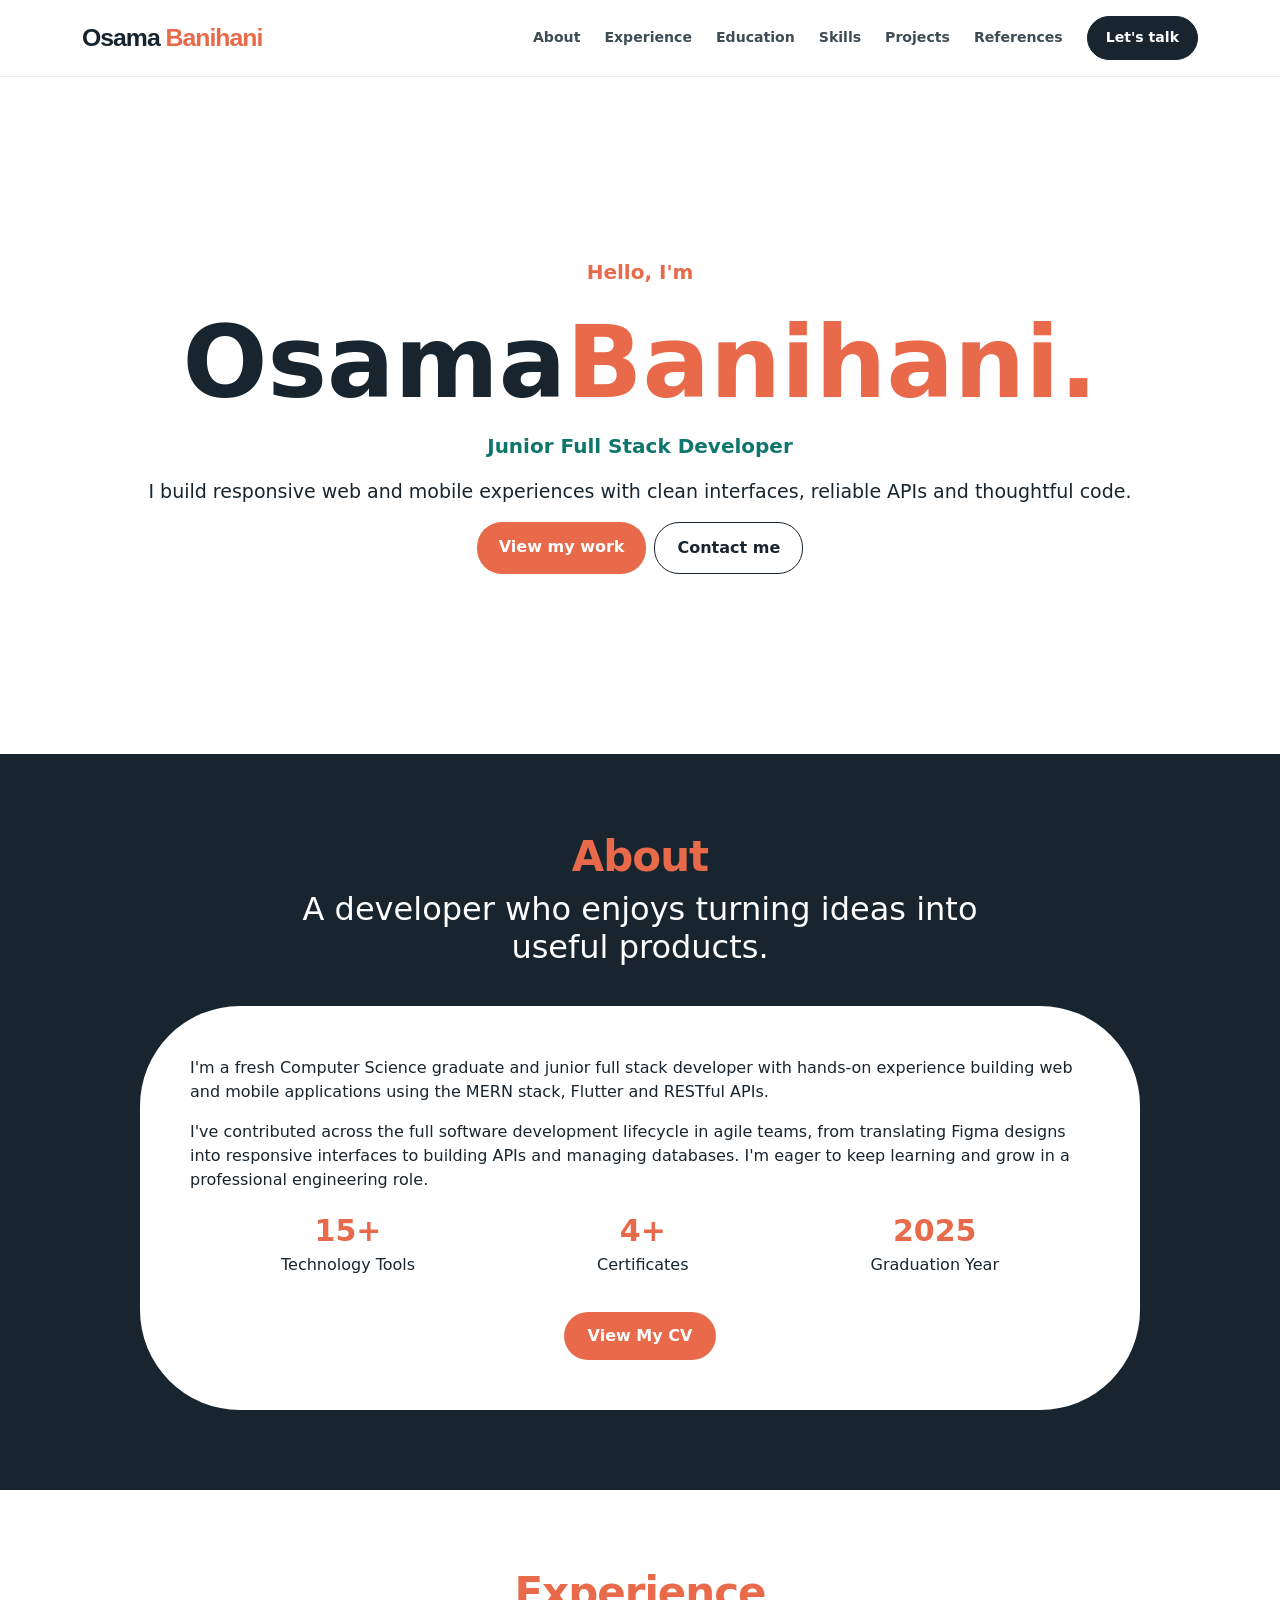
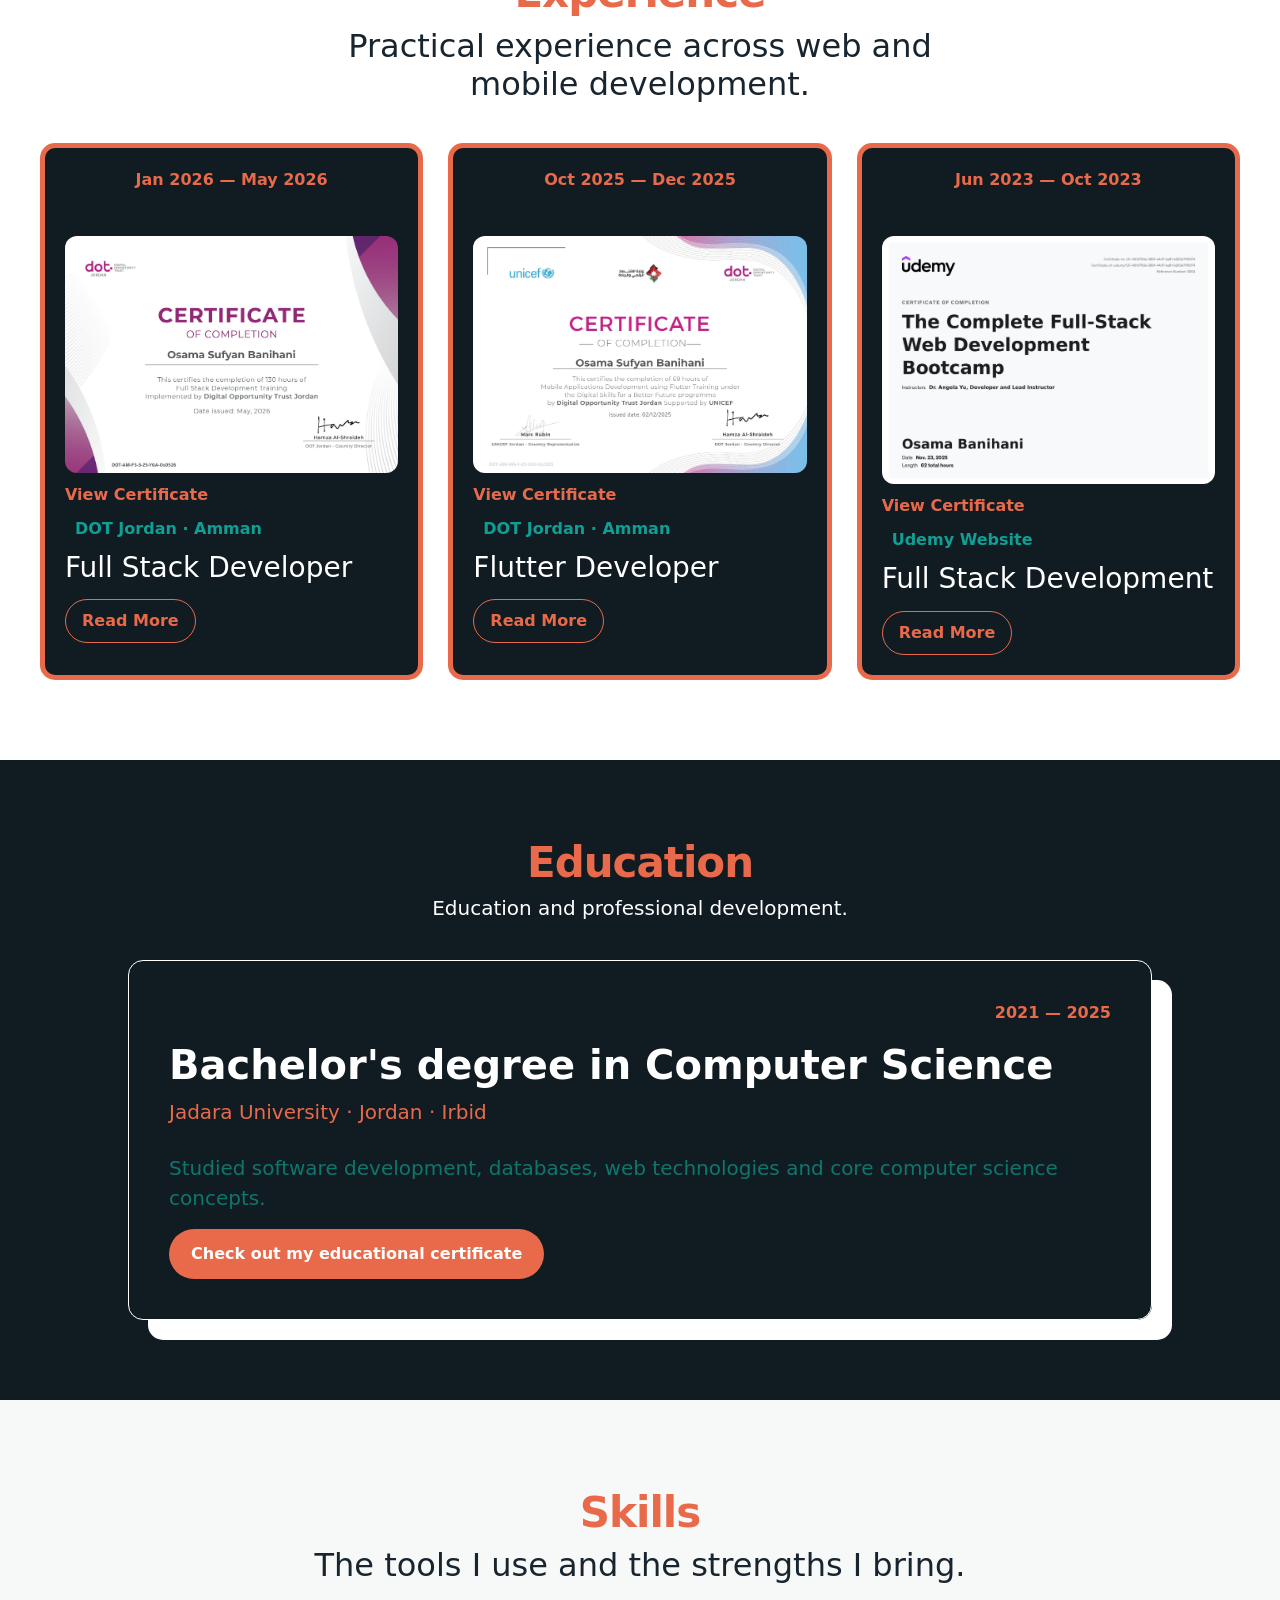
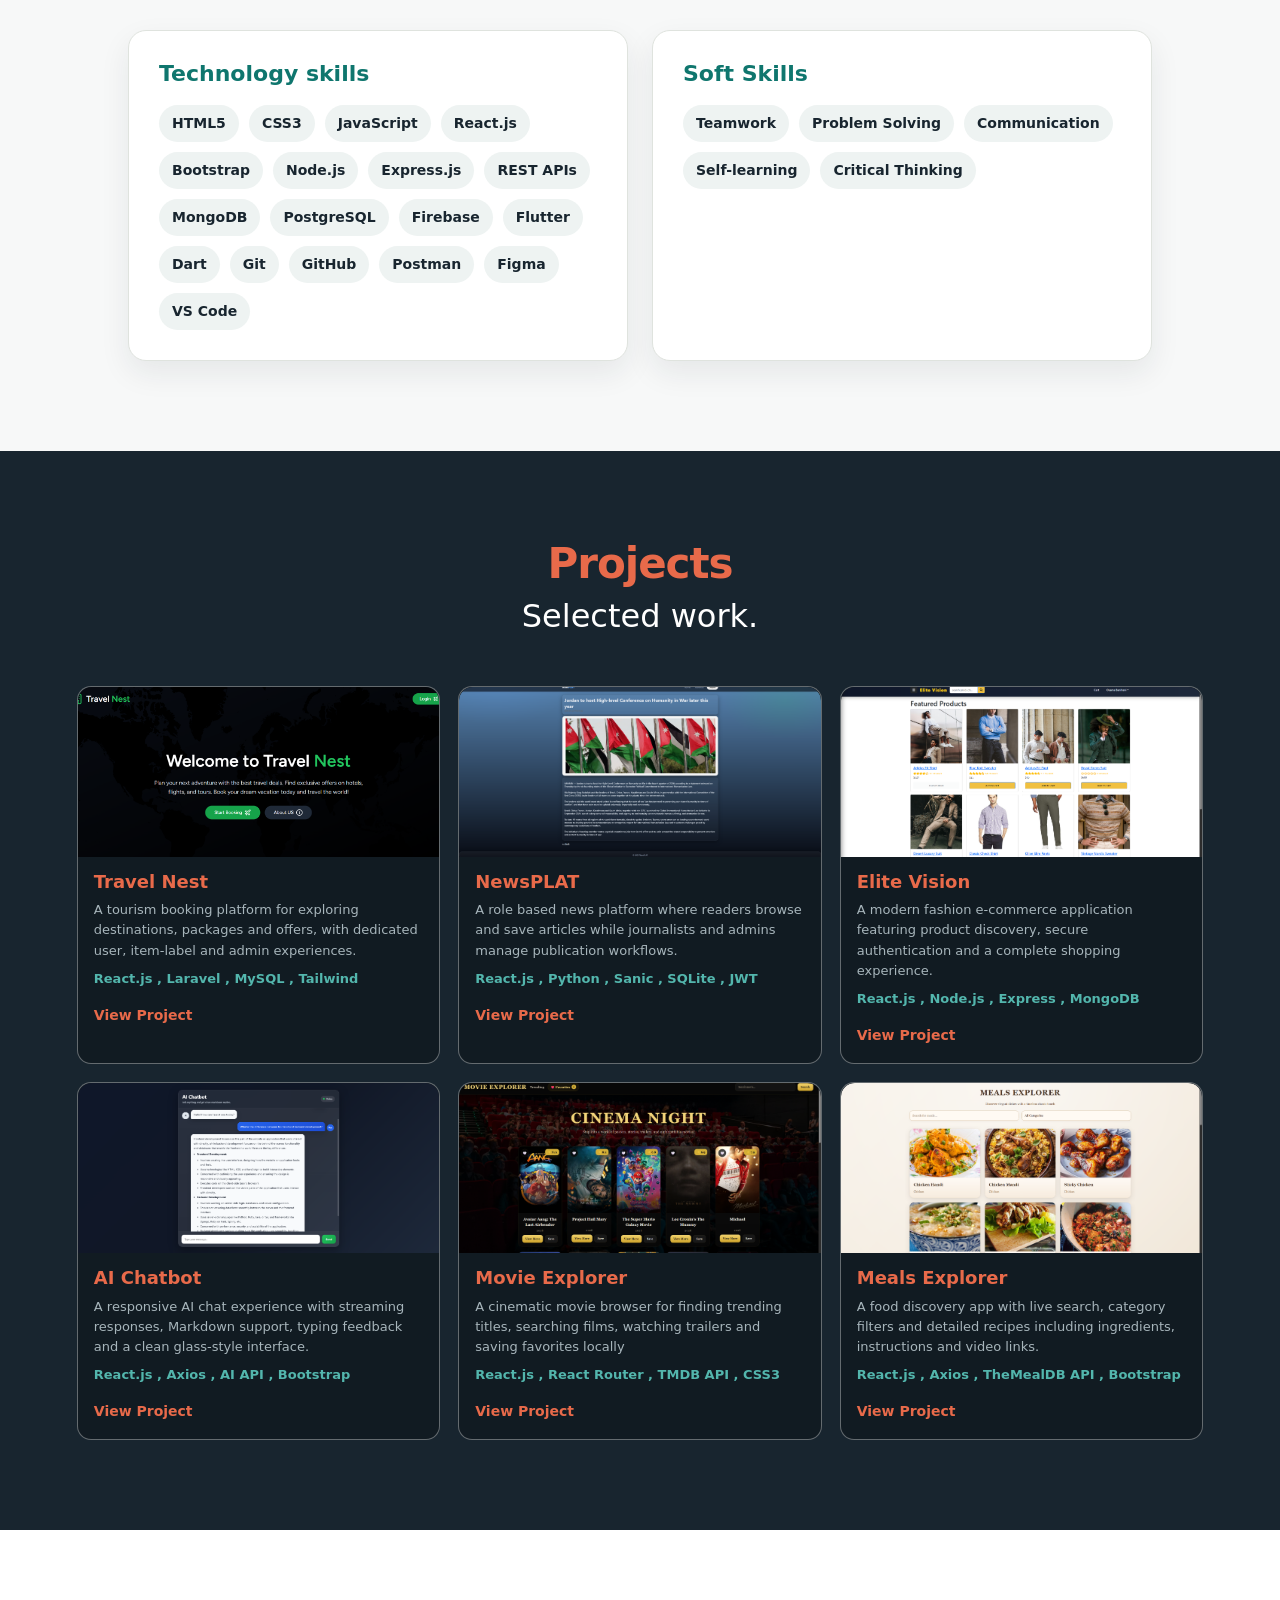
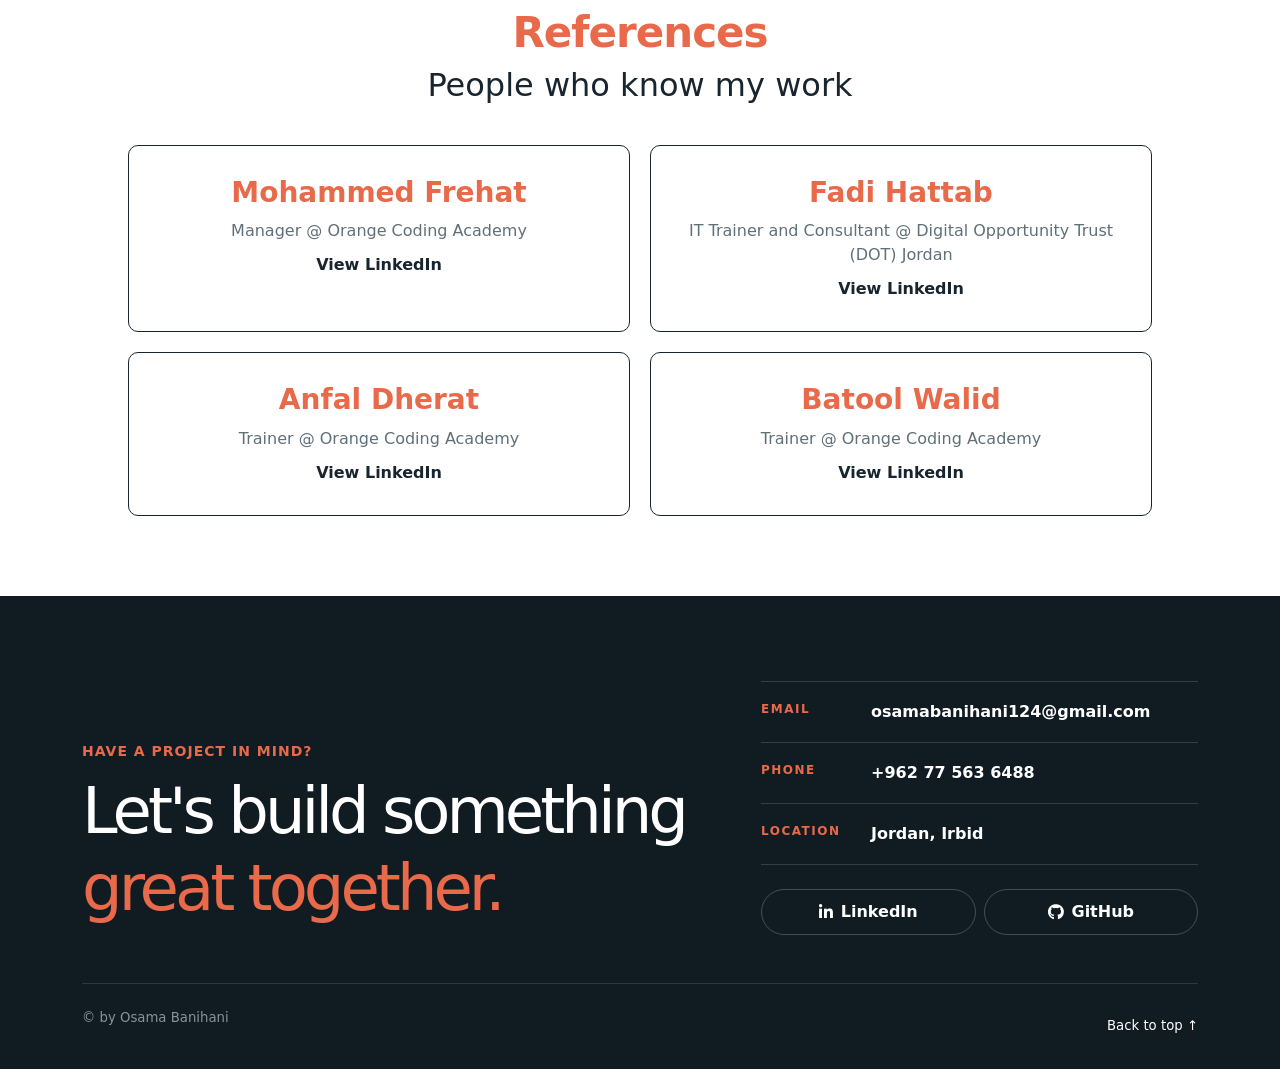
==== commit 486d41f9: "Update portfolio" ====
--- a/index.html
+++ b/index.html
@@ -30,7 +30,7 @@
                 <div class="nav-menu d-lg-flex align-items-lg-center flex-grow-1" id="primary-navigation">
                     <ul class="navbar-nav ms-lg-auto gap-lg-2">
                         <li class="nav-item">
-                            <a class="nav-link" href="#about">About</a>
+                            <a class="nav-link" href="#section-about">About</a>
                         </li>
                         <li class="nav-item">
                             <a class="nav-link" href="#experience">Experience</a>
@@ -55,19 +55,15 @@
         </nav>
     </header>
 
-    <div class="home" id="home">
+    <div class="home"id="home">
         <div class="home-box">
 
             <div class="hometext">
                 <p class="hello">Hello, I'm</p>
-
                 <h1>Osama<span>Banihani.</span></h1>
-
                 <p class="job">Junior Full Stack Developer</p>
-
                 <p class="dis-home">I build responsive web and mobile experiences with clean interfaces, reliable APIs and
                     thoughtful code.</p>
-
                 <div class="buttons">
                     <a class="btn1" href="#projects">View my work</a>
                     <a class="btn2" href="mailto:osamabanihani124@gmail.com" target="_blank">Contact me</a>
@@ -76,9 +72,11 @@
             </div>
         </div>
     </div>
-    <div class="section-about" id="about">
+
+
+    <div class="section-about" id="section-about">
         <div class="title-about ">
-            <p class="small-title ">About</p>
+            <p class="small-title">About</p>
             <h2>A developer who enjoys turning ideas into useful products.</h2>
         </div>
         <div class="about-content">
@@ -97,7 +95,7 @@
             <div class="about-info">
                 <div>
                     <strong>15+</strong>
-                    <span>Development Tool</span>
+                    <span>Technology Tools</span>
                 </div>
                 <div>
                     <strong>4+</strong>
@@ -108,7 +106,7 @@
                     <span>Graduation Year</span>
                 </div>
             </div>
-            <a class="cv" href="assets/Cv/Osama_Banihani_CV.pdf" target="_blank">View My Resume</a>
+            <a class="cv" href="assets/Cv/Osamabanihani_Cv.png" target="_blank" >View My CV</a>
         </div>
     </div>
 
@@ -123,18 +121,24 @@
                 <p class="date-experience">Jan 2026 — May 2026</p>
                 <br>
                 <div class="certificate">
-                <a href="assets/certificates/mern-full-stack.pdf" target="_blank">
-                    <img src="assets/certificates/mern-full-stack.jpg" alt="Full Stack Certificate">
-                </a>
-            </div>
+                    <a href="assets/certificates/mern-full-stack.pdf" target="_blank" rel="noopener">
+                        <img src="assets/certificates/mern-full-stack.jpg" alt="Full Stack Certificate">
+                    </a>
+                    <a class="certificate-link" href="assets/certificates/mern-full-stack.pdf" target="_blank" rel="noopener">View Certificate</a>
+                </div>
                 <p class="company">DOT Jordan · Amman</p>
                 <h3 class="job-title">Full Stack Developer</h3>
-                <ul class="job-list">
+                <details class="experience-more">
+                    <summary>
+                    <span class="read-more-text">Read More</span>
+                     <span class="read-less-text">Read Less</span>
+                    </summary>
+                    <ul class="job-list">
                     <li>Built and deployed MERN applications, delivering three production-ready features.</li>
-                    <li>Integrated React interfaces with Node.js and Express REST APIs, reducing manual handling steps
-                        by about 60%.</li>
+                    <li>Integrated React interfaces with Node.js and Express REST APIs, reducing manual handling steps by about 60%.</li>
                     <li>Managed MongoDB collections and Mongoose schemas and collaborated with five developers using Git and GitHub.</li>
-                </ul>
+                    </ul>
+                </details>
     
             </div>
 
@@ -142,29 +146,47 @@
                 <p class="date-experience">Oct 2025 — Dec 2025</p>
                 <br>
                  <div class="certificate">
-                <a href="assets/certificates/flutter-development.pdf" target="_blank"><img src="assets/certificates/flutter-development.jpg" alt="Flutter Certificate"></a>
-            </div>
+                    <a href="assets/certificates/flutter-development.pdf" target="_blank">
+                        <img src="assets/certificates/flutter-development.jpg" alt="Flutter Certificate">
+                    </a>
+                    <a class="certificate-link" href="assets/certificates/flutter-development.pdf" target="_blank">View Certificate</a>
+                </div>
                 <p class="company">DOT Jordan · Amman</p>
                 <h3 class="job-title">Flutter Developer</h3>
-                <ul class="job-list">
+                <details class="experience-more">
+                    <summary>
+                      <span class="read-more-text">Read More</span>
+                      <span class="read-less-text">Read Less</span>
+                    </summary>
+                    <ul class="job-list">
                     <li>Built two cross-platform applications with Flutter and Dart.</li>
                     <li>Converted Figma designs into responsive iOS and Android interfaces.</li>
                     <li>Implemented state management and REST API integration for reliable data flow.</li>
-                </ul>
+                    </ul>
+                </details>
             </div>
 
             <div class="job-box">
                 <p class="date-experience">Jun 2023 — Oct 2023</p>
                 <br>
             <div class="certificate">
-                <a href="assets/certificates/udemy.pdf" target="_blank"><img src="assets/certificates/udemy.jpg" alt="Udemy Certificate"></a>
-            </div>
+                    <a href="assets/certificates/udemy.pdf" target="_blank">
+                        <img src="assets/certificates/udemy.jpg" alt="Udemy Certificate">
+                    </a>
+                    <a class="certificate-link" href="assets/certificates/udemy.pdf" target="_blank">View Certificate</a>
+                </div>
                 <p class="company">Udemy Website</p>
-                <h3 class="job-title">Full Stack Web Development Trainee</h3>
-                <ul class="job-list">
+                <h3 class="job-title">Full Stack Development</h3>
+                <details class="experience-more">
+                    <summary>
+                    <span class="read-more-text">Read More</span>
+                    <span class="read-less-text">Read Less</span>
+                    </summary>
+                    <ul class="job-list">
                     <li>Contributed to front-end and back-end development within ASP.NET projects.</li>
                     <li>Built responsive interfaces using HTML5, CSS3, JavaScript and Bootstrap.</li>
-                </ul>
+                    </ul>
+                </details>
             </div>
 
         </div>
@@ -173,48 +195,53 @@
 
     <div class="education" id="education">
 
-        <div class="education-title">
-            <p class="small-title">Education</p>
-            <h2>Education and professional development.</h2>
-        </div>
-
-        <div class="education-box">
-            <div class="education-item">
-                <p class="date-education">2021 — 2025</p>
-                <h3 class="education-degree">Bachelor's degree in Computer Science </h3>
-                <p class="university"> Jadara University · Jordan · Irbid</p>
-                <p class="desicrbion-education"> Studied software development, databases, web technologies and core
-                computer science concepts.</p>
-
-            </div>
-        </div>
-
-    </div>
-
+    <div class="education-title">
+        <p class="small-title">Education</p>
+        <h2>Education and professional development.</h2>
+    </div>
+
+    <div class="education-box">
+        <div class="education-item">
+
+            <p class="date-education">2021 — 2025</p>
+
+            <h3 class="education-degree">
+                Bachelor's degree in Computer Science
+            </h3>
+
+            <p class="university">
+                Jadara University · Jordan · Irbid
+            </p>
+
+            <p class="desicrbion-education">
+                Studied software development, databases, web technologies
+                and core computer science concepts.
+            </p>
+            <a class="btn1" href="assets/certificates/educational certificate.png">Check out my educational certificate</a>
+        </div>
+    </div>
+
+</div>
 
 
     <div class="skills" id="skills">
 
         <div class="skills-title">
-            <p>Skills</p>
+            <p class="small-title">Skills</p>
             <h2>The tools I use and the strengths I bring.</h2>
         </div>
         <div class="skills-box">
             <div class="skill">
-                <h3>Frontend</h3>
-                <p>HTML5 - CSS3 - JavaScript - React.js - Bootstrap</p>
-            </div>
-            <div class="skill">
-                <h3>Backend & DataBase</h3>
-                <p>Node.js , Express.js , REST APIs , MongoDB , PostgreSQL , Firebase</p>
-            </div>
-            <div class="skill">
-                <h3>Mobile & Tools</h3>
-                <p>Flutter , Dart , Git , GitHub , Postman , Figma , VS Code</p>
+                <h3>Technology skills</h3>
+                <div class="skill-tags">
+                    <span>HTML5</span><span>CSS3</span><span>JavaScript</span><span>React.js</span><span>Bootstrap</span><span>Node.js</span><span>Express.js</span><span>REST APIs</span><span>MongoDB</span><span>PostgreSQL</span><span>Firebase</span> <span>Flutter</span><span>Dart</span><span>Git</span><span>GitHub</span><span>Postman</span><span>Figma</span><span>VS Code</span>
+                </div>
             </div>
             <div class="skill">
                 <h3>Soft Skills</h3>
-                <p>Teamwork , Problem Solving , Communication ,  Self-learning , Critical Thinking</p>
+                <div class="skill-tags">
+                    <span>Teamwork</span><span>Problem Solving</span><span>Communication</span><span>Self-learning</span><span>Critical Thinking</span>
+                </div>
             </div>
         </div>
     </div>
@@ -222,7 +249,7 @@
 
     <div class="projects" id="projects">
         <div class="projects-title">
-            <p>Projects</p>
+            <p class="small-title">Projects</p>
             <h2>Selected work.</h2>
         </div>
 
@@ -279,9 +306,9 @@
         </div>
     </div>
     
-    <div class="references" id="references">
+    <div class="references"  id="references">
         <div class="references-title">
-            <p>References</p>
+            <p class="small-title">References</p>
             <h2>People who know my work</h2>
         </div>
         <div class="references-box">
@@ -301,17 +328,24 @@
 
             <div class="reference">
                 <h3>Anfal Dherat</h3>
-                <p>trainer @ Orange Coding Academy</p>
+                <p>Trainer @ Orange Coding Academy</p>
                 <a href="https://www.linkedin.com/in/anfal-dherat/" target="_blank"> View LinkedIn</a>
             </div>
 
             <div class="reference">
                 <h3>Batool Walid</h3>
-                <p>trainer @ Orange Coding Academy </p>
+                <p>Trainer @ Orange Coding Academy </p>
                 <a href="https://www.linkedin.com/in/batool-walid-b33894228/" target="_blank">View LinkedIn</a>
             </div>
         </div>
     </div>
+
+
+
+
+
+
+
 
     <footer class="footer">
         <div class="container">
--- a/style.css
+++ b/style.css
@@ -99,7 +99,6 @@
   display: flex;
   align-items: center;
   justify-content: center;
-  border-radius: 22px;
 }
 
 .home-box {
@@ -110,7 +109,7 @@
 
 .hello {
   color: #e86a4a;
-  font-size: 13px;
+  font-size: 20px;
   font-weight: bold;
 }
 
@@ -134,7 +133,6 @@
 .dis-home {
   color: #18252f;
   font-size: 19px;
-  padding-bottom: 6px;
 }
 
 .buttons {
@@ -182,14 +180,11 @@
   text-align: center;
 }
 
-.small-title {
-  color: #e86a4a;
-  font-weight: bold;
-}
-
 .title-about h2 {
   font-size: 32px;
   color: #fff;
+  max-width: 760px;
+  margin: 10px auto 40px;
 }
 
 .about-content {
@@ -229,12 +224,14 @@
 
 .cv {
   display: block;
-  margin: 35px;
-  padding: 13px;
+  width: fit-content;
+  margin: 35px auto 0;
+  padding: 12px 24px;
   color: white;
   background-color: #e86a4a;
-  border-radius: 25px;
-  text-align: center;
+  border-radius: 999px;
+  text-align: center;
+  font-weight: 700;
 }
 
 .cv:hover {
@@ -251,12 +248,6 @@
 .experience-title {
   margin-bottom: 40px;
   text-align: center;
-}
-
-.small-title {
-  color: #e86a4a;
-  font-size: 13px;
-  font-weight: bold;
 }
 
 .experience-title h2 {
@@ -275,8 +266,6 @@
   margin: auto;
 }
 .job-box {
-  display: flex;
-  flex-direction: column;
   padding: 20px;
   border: 5px solid #e86a4a;
   border-radius: 15px;
@@ -292,14 +281,53 @@
   margin: 0 0 20px;
   color: #e86a4a;
   font-weight: bold;
-  text-align: right;
+  text-align: center;
 }
 
 /* Certificate  img */
 .certificate img {
-  border-radius: 15px;
+  border-radius: 12px;
   display: block;
   width: 100%;
+}
+
+.certificate-link {
+  display: inline-block;
+  margin-top: 10px;
+  color: #e86a4a;
+  font-weight: 700;
+}
+
+.certificate-link:hover {
+  color: #fff;
+}
+
+.experience-more {
+  margin-top: 12px;
+}
+
+.experience-more summary {
+  width: fit-content;
+  padding: 9px 16px;
+  border: 1px solid #e86a4a;
+  border-radius: 999px;
+  color: #e86a4a;
+  font-weight: 700;
+  cursor: pointer;
+  list-style: none;
+}
+
+.experience-more summary::-webkit-details-marker {
+  display: none;
+}
+
+.experience-more summary:hover {
+  background-color: #e86a4a;
+  color: #fff;
+}
+
+.experience-more .job-list {
+  margin-top: 16px;
 }
 
 /* Job information */
@@ -321,6 +349,57 @@
   line-height: 1.6;
 }
 
+.experience-more {
+    margin-top: 12px;
+}
+
+.experience-more summary {
+    width: fit-content;
+    padding: 9px 16px;
+    border: 1px solid #e86a4a;
+    border-radius: 999px;
+    color: #e86a4a;
+    font-weight: 700;
+    cursor: pointer;
+    list-style: none;
+    transition: 0.3s;
+}
+
+/* remove default arrow */
+.experience-more summary::-webkit-details-marker {
+    display: none;
+}
+
+.experience-more summary:hover {
+    background-color: #e86a4a;
+    color: #fff;
+}
+
+/* Read Less hidden by default */
+.read-less-text {
+    display: none;
+}
+
+/* when details is open */
+.experience-more[open] .read-more-text {
+    display: none;
+}
+
+.experience-more[open] .read-less-text {
+    display: inline;
+}
+
+/* list style after opening */
+.experience-more .job-list {
+    margin-top: 16px;
+}
+
+.experience-more .job-list li {
+    margin-bottom: 8px;
+    color: #a7b5bb;
+    line-height: 1.6;
+}
+
 /* Education section */
 .education {
   padding: 80px 10%;
@@ -334,20 +413,23 @@
 
 .small-title {
   color: #e86a4a;
-  font-weight: bold;
+  font-weight: 800;
   margin-bottom: 10px;
+  font-size: 42px;
+  line-height: 1.1;
+  letter-spacing: -1px;
 }
 
 .education-title h2 {
   color: #fff;
-  font-size: 32px;
+  font-size: 20px;
 }
 
 .education-box {
   border: 1px solid #fff;
   border-radius: 15px;
   padding: 40px;
-  box-shadow: 20px 20px;
+  box-shadow: 20px 20px white;
 }
 
 .date-education {
@@ -373,67 +455,96 @@
   font-size: 20px;
   color: #0f766e;
 }
-
+.education-photo {
+    display: block;
+    width: 100%;
+    max-width: 500px;
+    height: auto;
+    margin: 30px auto 0;
+    border-radius: 15px;
+    border: 2px solid #e86a4a;
+    object-fit: cover;
+    transition: 0.3s;
+}
+
+.education-photo:hover {
+    transform: scale(1.02);
+    border-color: #0f766e;
+}
 /* Skills section */
 .skills {
-  padding: 80px 10%;
+  padding: 90px 10%;
+  background-color: #f7f8f8;
 }
 
 .skills-title {
   text-align: center;
-  margin-bottom: 40px;
-}
-
-.skills-title p {
-  color: #e86a4a;
-  font-weight: bold;
+  margin-bottom: 45px;
 }
 
 .skills-title h2 {
-  color: 18252f;
+  color: #18252f;
   font-size: 32px;
 }
 
 .skills-box {
   display: grid;
   grid-template-columns: repeat(2, 1fr);
-  gap: 20px;
+  gap: 24px;
+  max-width: 1100px;
+  margin: auto;
 }
 
 .skill {
-  border: 1px solid #607078;
-  padding: 25px;
-  border-radius: 10px;
+  padding: 30px;
+  border: 1px solid #dfe3de;
+  border-radius: 18px;
+  background-color: #fff;
+  box-shadow: 0 12px 30px rgba(24, 37, 47, 0.08);
+  transition: transform 0.2s ease, border-color 0.2s ease;
+}
+
+.skill:hover {
+  transform: translateY(-5px);
+  border-color: #e86a4a;
 }
 
 .skill h3 {
-  font-weight: bold;
+  margin-bottom: 18px;
   color: #0f766e;
-  margin-bottom: 15px;
-}
-.skill h3:hover {
-  color: #e86a4a;
-}
-
-.skill p {
-  font-size: 16px;
-  color: #18252f;
+  font-size: 22px;
+  font-weight: 800;
+}
+
+.skill-tags {
+  display: flex;
+  flex-wrap: wrap;
+  gap: 10px;
+}
+
+.skill-tags span {
+  padding: 8px 13px;
+  border-radius: 999px;
+  background-color: #eef3f2;
+  color: #18252f;
+  font-size: 14px;
+  font-weight: 700;
+}
+
+.skill-tags span:hover {
+  background-color: #e86a4a;
+  color: #fff;
 }
 
 /* project section */
 .projects {
-  padding: 80px;
+  padding: 90px 6%;
   background-color: #18252f;
 }
 
 .projects-title {
   text-align: center;
-  margin-bottom: 100px;
-}
-
-.projects-title p {
-  color: #e86a4a;
-  font-weight: bold;
+  margin-bottom: 50px;
 }
 
 .projects-title h2 {
@@ -443,43 +554,54 @@
 
 .projects-box {
   display: grid;
-  grid-template-columns: repeat(2, 1fr);
-  gap: 20px;
+  grid-template-columns: repeat(3, 1fr);
+  gap: 18px;
+  max-width: 1200px;
+  margin: auto;
 }
 
 .project {
-  border: 2px solid #f3f3f3;
-  padding-bottom: 20px;
-  border-radius: 20px;
-}
+  overflow: hidden;
+  border: 1px solid rgba(255, 255, 255, 0.35);
+  padding-bottom: 16px;
+  border-radius: 14px;
+  background-color: #111b22;
+}
+
 .project img {
   width: 100%;
-  border-radius: 20px;
+  height: 170px;
+  object-fit: cover;
+  border-radius: 14px 14px 0 0;
 }
 
 .project h3 {
-  font-size: 20px;
-  font-weight: bold;
-  color: #e86a4a;
-  margin: 20px 20px;
+  margin: 14px 16px 8px;
+  color: #e86a4a;
+  font-size: 18px;
+  font-weight: 800;
 }
 
 .project p {
-  font-size: 15px;
-  color: #607078;
-  margin: 10px 20px;
+  margin: 8px 16px;
+  color: #a7b5bb;
+  font-size: 13px;
+  line-height: 1.55;
 }
 
 .project .tools {
-  color: #0f766e;
-  font-weight: bold;
+  color: #53b6ad;
+  font-weight: 700;
 }
 
 .project a {
-  margin: 20px;
-  color: #e86a4a;
-  font-weight: bold;
-}
+  display: inline-block;
+  margin: 8px 16px 0;
+  color: #e86a4a;
+  font-size: 14px;
+  font-weight: 700;
+}
+
 .project a:hover {
   color: #fff;
 }
@@ -495,11 +617,6 @@
   margin-bottom: 40px;
 }
 
-.references-title p {
-  color: #e86a4a;
-  font-weight: bold;
-}
-
 .references-title h2 {
   font-size: 32px;
   color: #18252f;
@@ -542,6 +659,13 @@
   background: #111b22;
   color: #fff;
 }
+.footer .small-title {
+  font-size: 14px;
+  line-height: 1.4;
+  letter-spacing: 1px;
+  text-transform: uppercase;
+}
+
 .footer h2 {
   font-size: clamp(2.5rem, 5vw, 4.8rem);
   letter-spacing: -4px;
@@ -606,6 +730,10 @@
   color: #e86a4a;
 }
 @media (max-width: 900px) {
+  .projects-box {
+    grid-template-columns: repeat(2, 1fr);
+  }
+
   .home-box {
     padding: 65px 30px;
   }
@@ -613,7 +741,6 @@
     font-size: 65px;
   }
   .skills-box,
-  .projects-box,
   .certificates-box,
   .references-box {
     grid-template-columns: 1fr;
@@ -627,6 +754,10 @@
 }
 
 @media (max-width: 768px) {
+  .small-title {
+    font-size: 34px;
+  }
+
   html {
     scroll-padding-top: 78px;
   }
@@ -738,7 +869,6 @@
     grid-template-columns: repeat(2, 1fr);
   }
   .skills-box,
-  .projects-box,
   .references-box {
     grid-template-columns: 1fr;
   }
@@ -822,3 +952,16 @@
     padding-inline: 15px;
   }
 }
+
+/* Final responsive project-card layout */
+@media (min-width: 769px) and (max-width: 900px) {
+  .projects-box {
+    grid-template-columns: repeat(2, 1fr);
+  }
+}
+
+@media (max-width: 768px) {
+  .projects-box {
+    grid-template-columns: 1fr;
+  }
+}
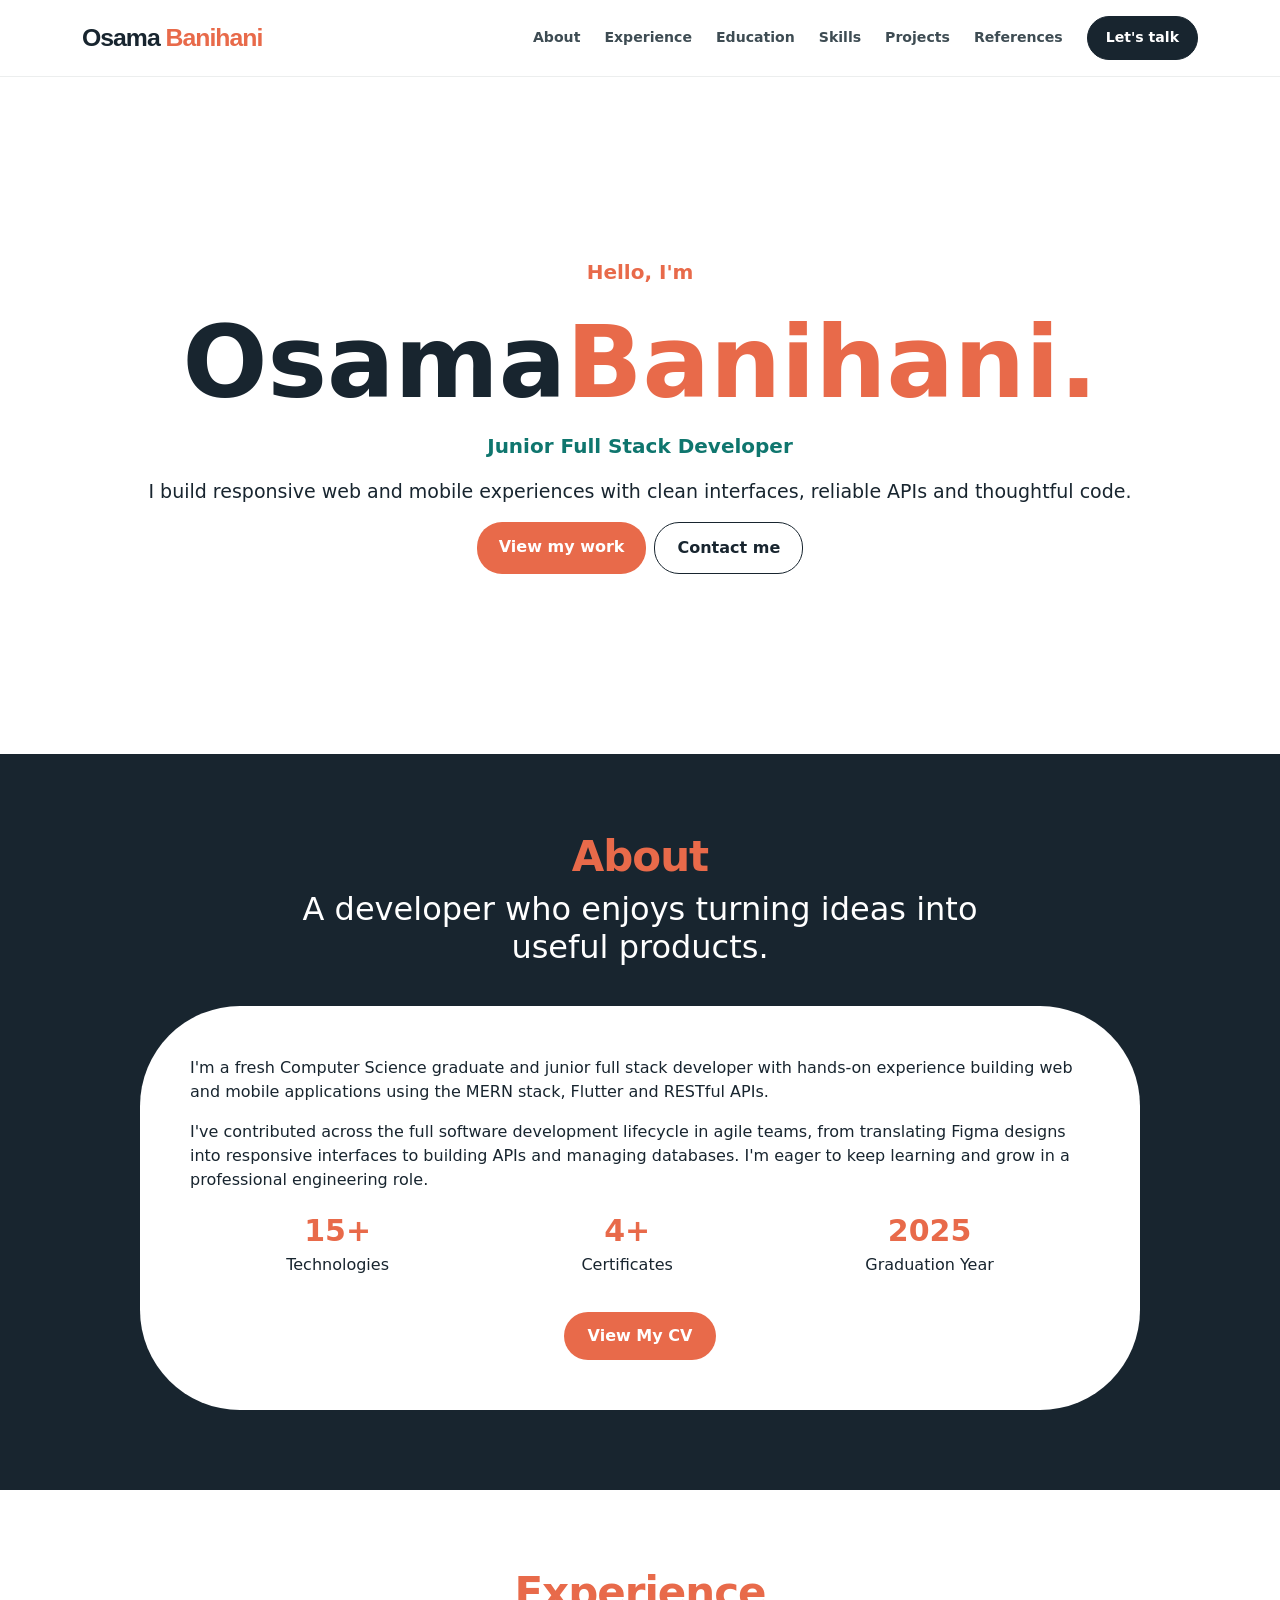
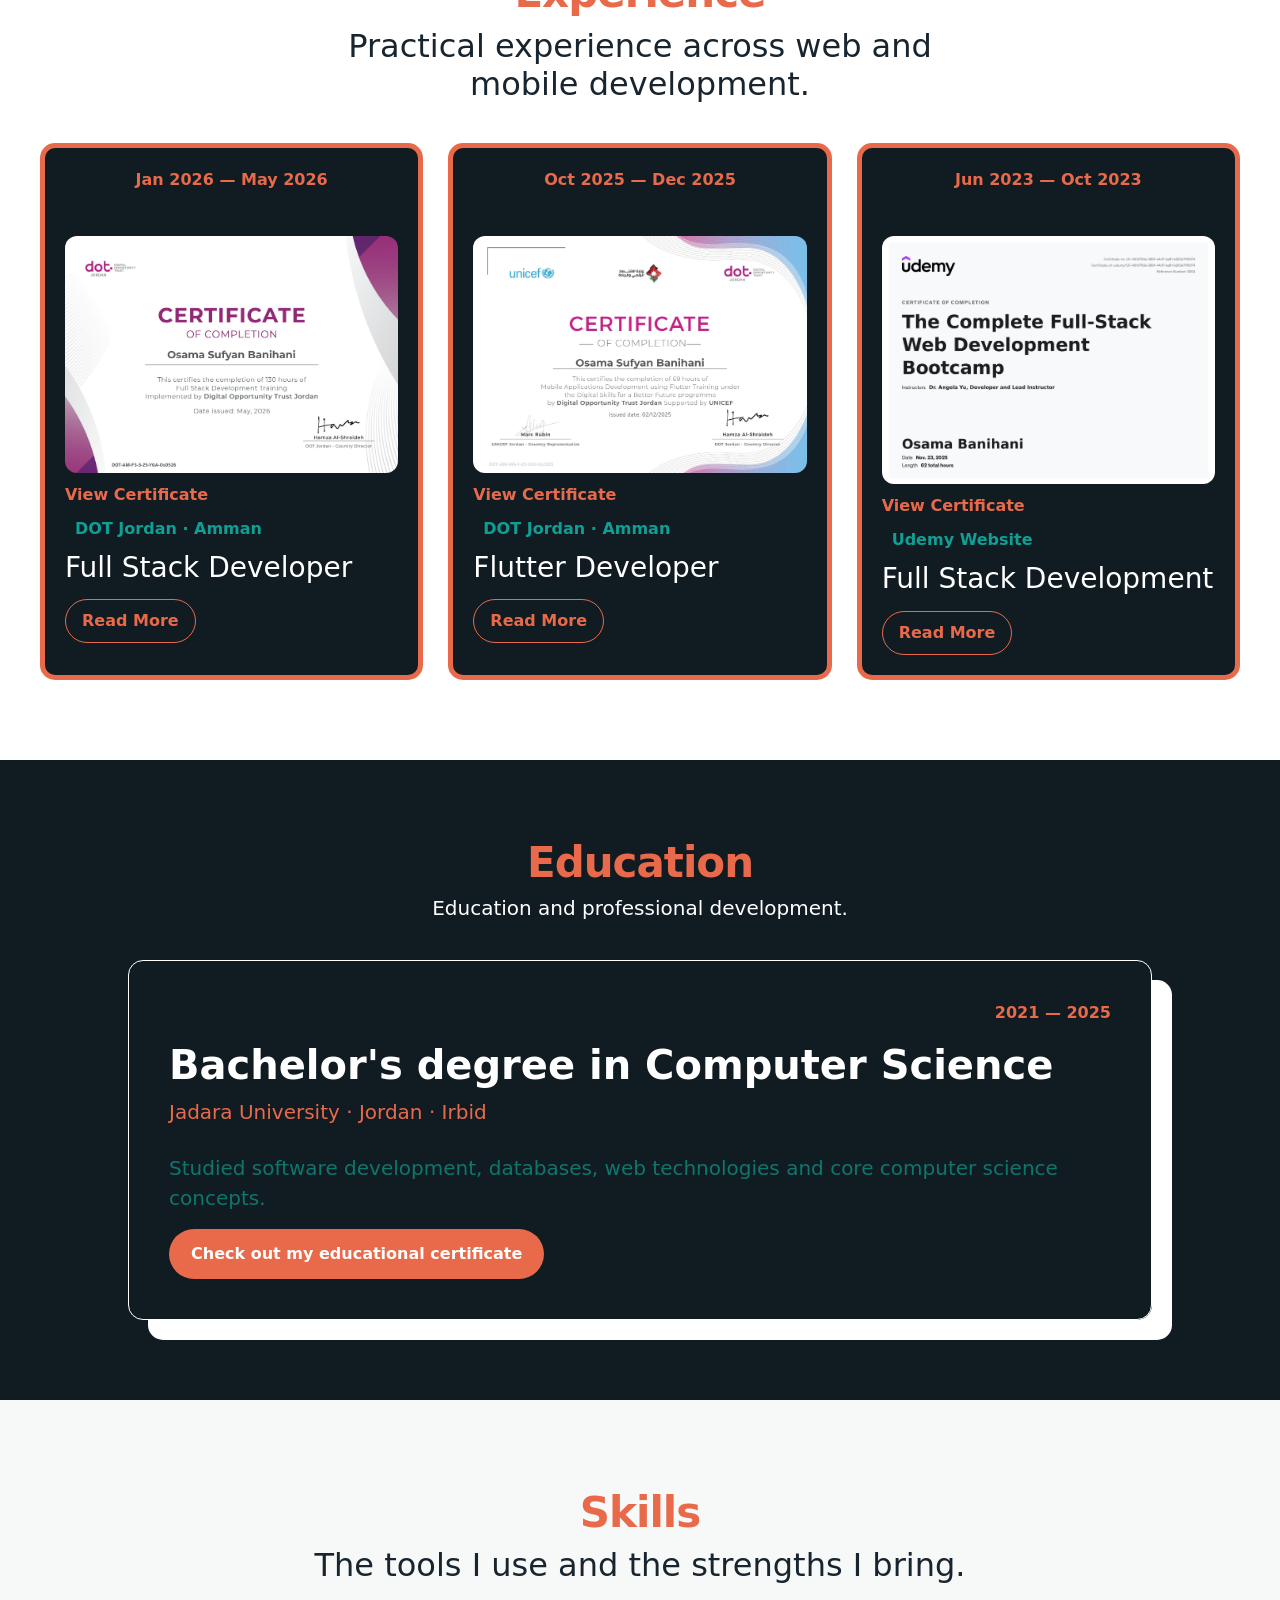
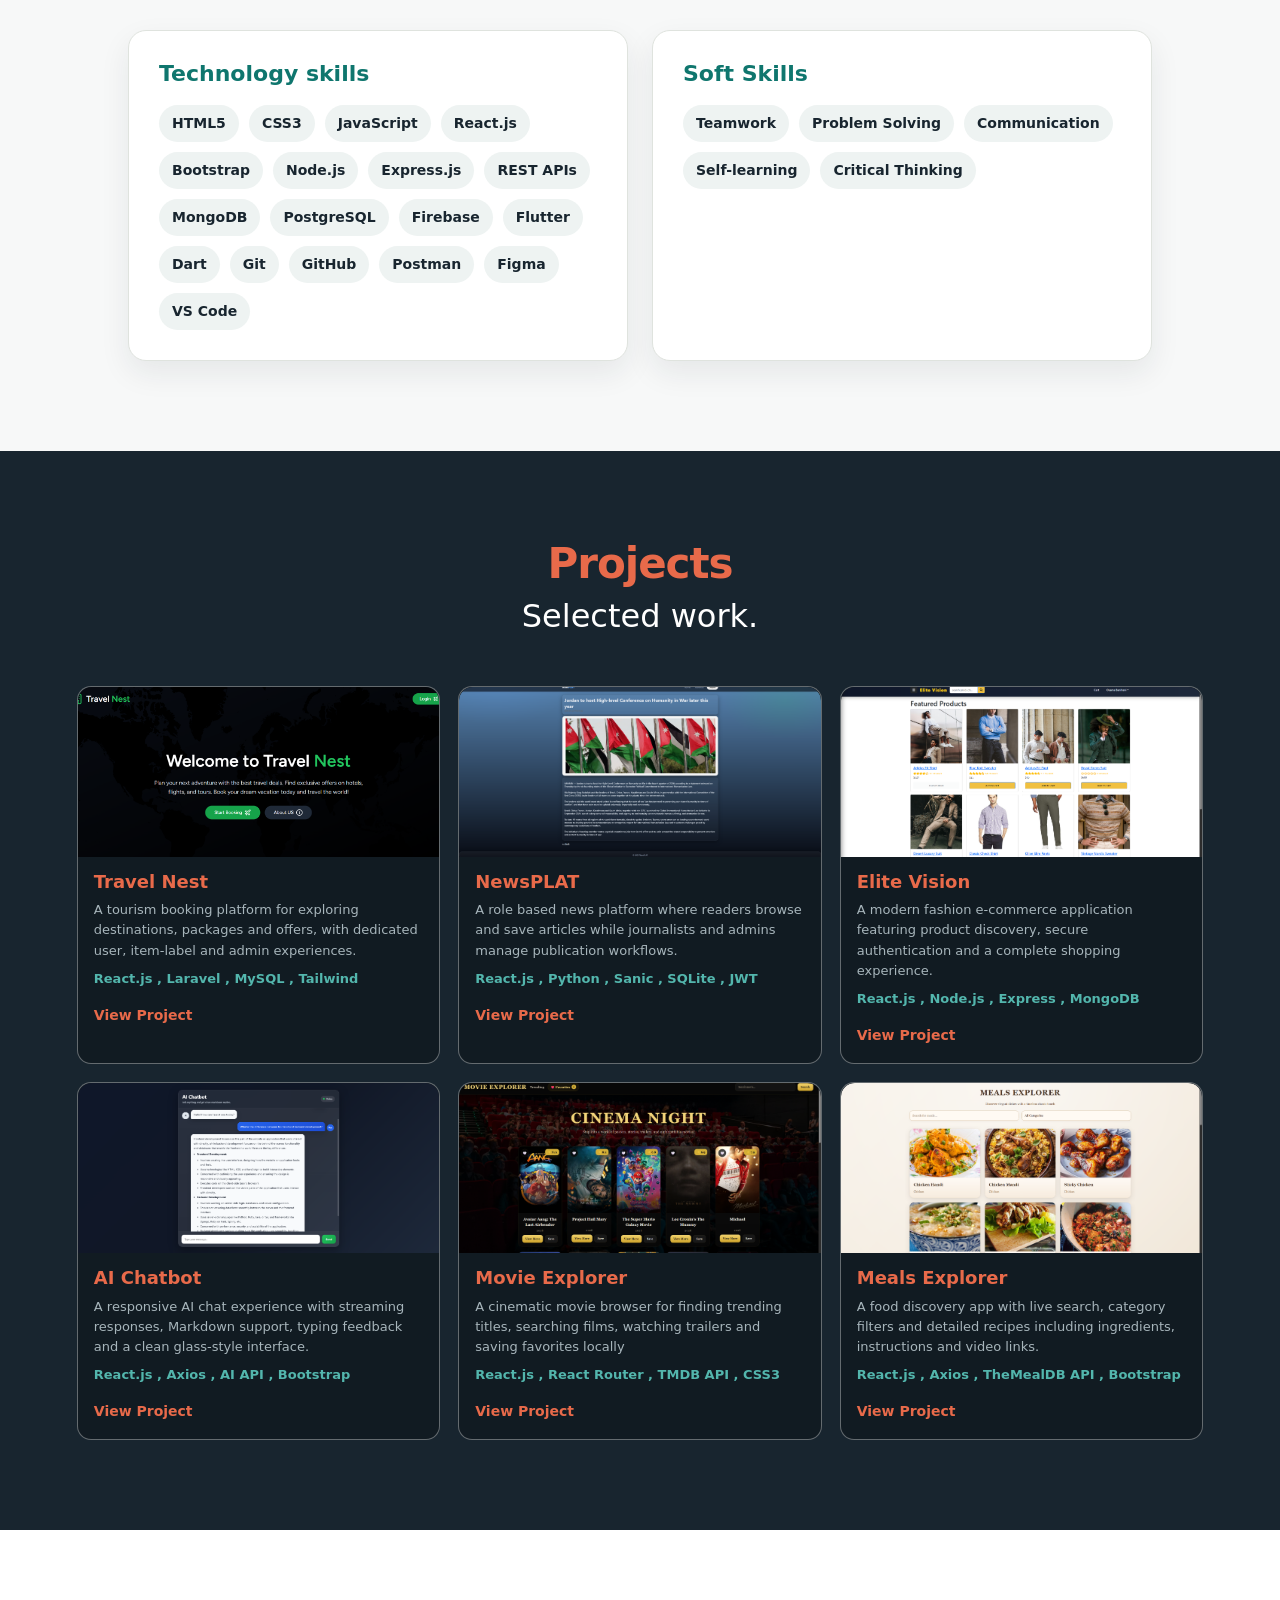
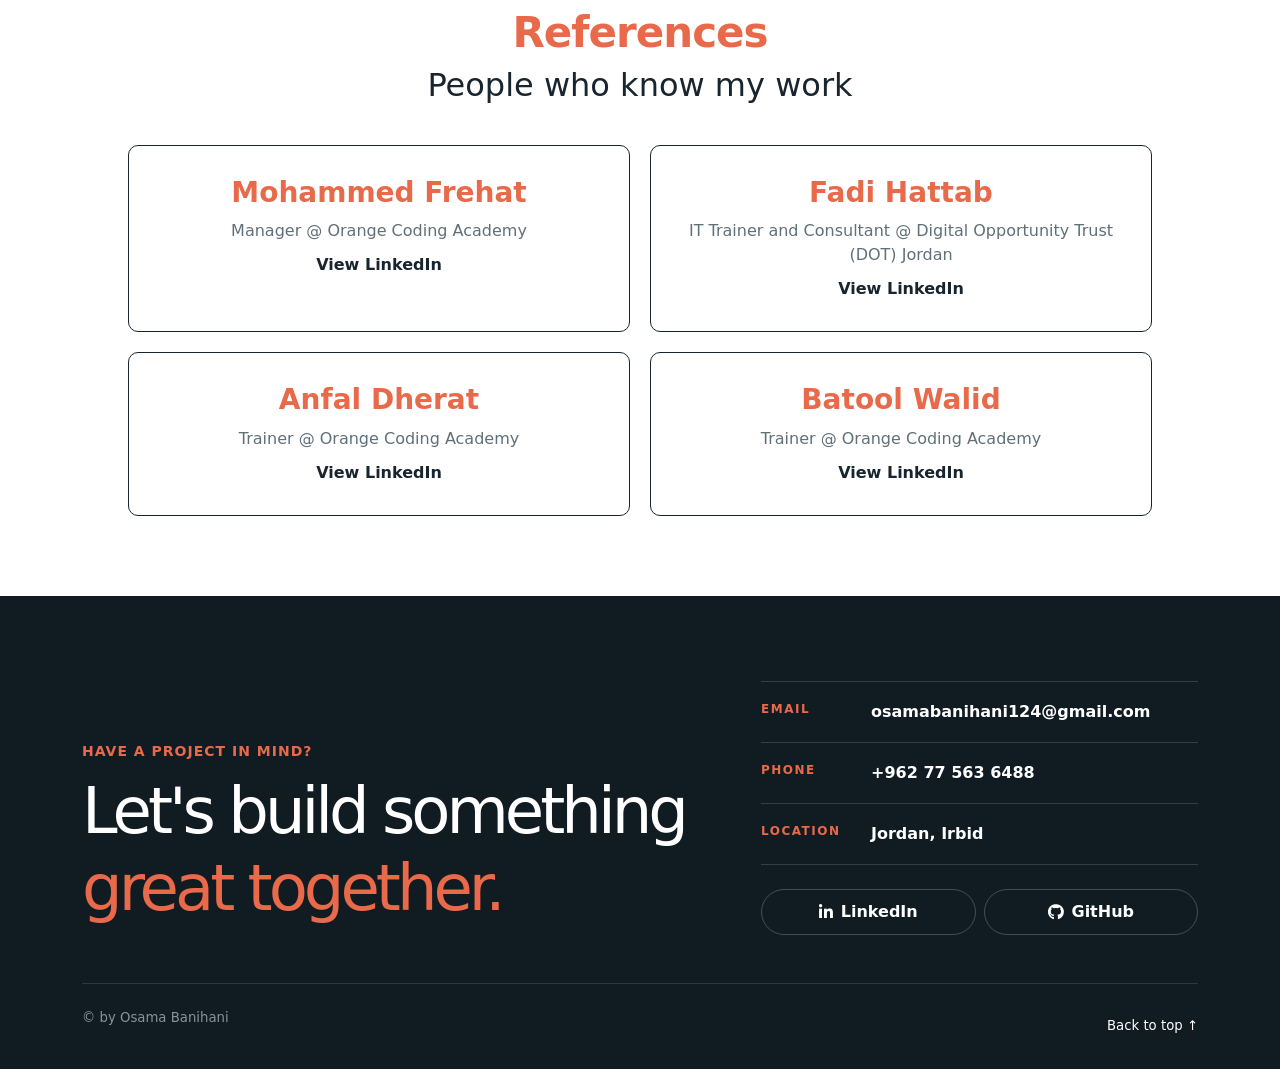
==== commit 20686f3c: "Update index" ====
--- a/index.html
+++ b/index.html
@@ -95,7 +95,7 @@
             <div class="about-info">
                 <div>
                     <strong>15+</strong>
-                    <span>Technology Tools</span>
+                    <span>Technologies</span>
                 </div>
                 <div>
                     <strong>4+</strong>
@@ -217,7 +217,7 @@
                 Studied software development, databases, web technologies
                 and core computer science concepts.
             </p>
-            <a class="btn1" href="assets/certificates/educational certificate.png">Check out my educational certificate</a>
+            <a class="btn1" href="assets/educational certificate.png" target="_blank">Check out my educational certificate</a>
         </div>
     </div>
 
